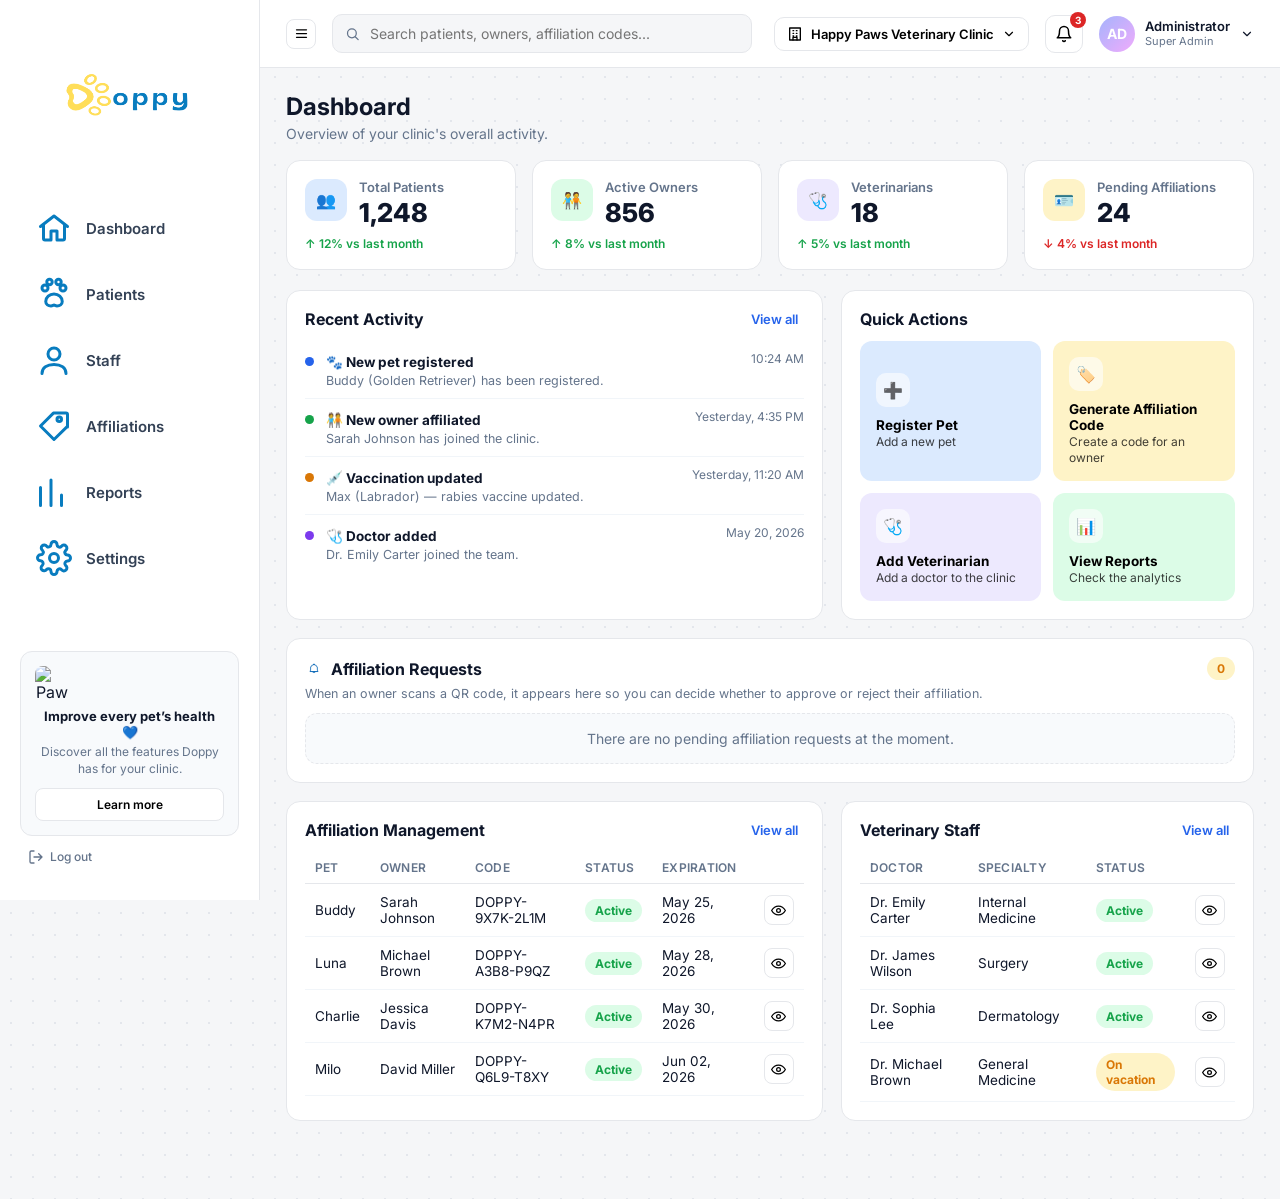
==== dashboardda.html @ 3128c284 "Primer commit" ====
<!DOCTYPE html>
<html lang="en">
<head>
<meta charset="UTF-8">
<meta name="viewport" content="width=device-width, initial-scale=1.0">
<title>Doppy · Clinic Dashboard</title>
<link rel="preconnect" href="https://fonts.googleapis.com">
<link href="https://fonts.googleapis.com/css2?family=Inter:wght@400;500;600;700;800&display=swap" rel="stylesheet">
<script src="https://cdnjs.cloudflare.com/ajax/libs/qrcodejs/1.0.0/qrcode.min.js"></script>
<script src="https://cdnjs.cloudflare.com/ajax/libs/jspdf/2.5.1/jspdf.umd.min.js"></script>
<style>
  :root{
    --blue:#2563EB;
    --blue-dark:#1D4ED8;
    --blue-100:#DBEAFE;
    --blue-50:#EFF6FF;
    --green:#16A34A;
    --green-100:#DCFCE7;
    --amber:#D97706;
    --amber-100:#FEF3C7;
    --red:#DC2626;
    --red-100:#FEE2E2;
    --purple:#7C3AED;
    --purple-100:#EDE9FE;
    --ink:#0F172A;
    --ink-2:#334155;
    --muted:#64748B;
    --line:#E5E7EB;
    --bg:#F5F6F8;
    --card:#FFFFFF;
    --radius:14px;
  }
  *{box-sizing:border-box;}
  body{margin:0;font-family:'Inter',sans-serif;color:var(--ink);background:var(--bg);
    background-image:radial-gradient(#e3e6ec 1px,transparent 1px);background-size:22px 22px;}
  a{text-decoration:none;color:inherit;}
  button{font-family:inherit;cursor:pointer;}
  ::-webkit-scrollbar{width:8px;height:8px;}
  ::-webkit-scrollbar-thumb{background:#cbd5e1;border-radius:8px;}

  /* ---------- layout ---------- */
  .app{display:flex;min-height:100vh;}
  .sidebar{width:260px;flex-shrink:0;background:var(--card);border-right:1px solid var(--line);
    padding:28px 20px;display:flex;flex-direction:column;position:sticky;top:0;height:100vh;overflow-y:auto;}
  .logo{display:flex;align-items:center;gap:10px;padding:4px 8px 20px;font-weight:800;font-size:20px;}
  .logo svg{flex-shrink:0;}
  .nav{display:flex;flex-direction:column;gap:6px;flex:1;}
  .nav-item{display:flex;align-items:center;gap:14px;padding:12px 16px;border-radius:12px;
    color:var(--ink-2);font-weight:600;font-size:15px;border:none;background:transparent;width:100%;text-align:left;}
  .nav-item svg{width:36px;height:36px;flex-shrink:0;}
  .nav-item:hover{background:#F1F5F9;}
  .nav-item.active{background:var(--blue);color:#fff;}
  .nav-item.active svg{stroke:#fff;}
  .nav-item svg{stroke:#087cbf;}
  .promo{margin-top:14px;background:#F8FAFC;border:1px solid var(--line);border-radius:12px;padding:14px;text-align:center;}
  .promo img{width:100%;border-radius:8px;margin-bottom:8px;}
  .promo h4{margin:0 0 4px;font-size:13px;}
  .promo p{margin:0 0 10px;font-size:12px;color:var(--muted);line-height:1.4;}
  .promo button{width:100%;padding:8px;border:1px solid var(--line);border-radius:8px;background:#fff;font-size:12px;font-weight:600;}
  .logout-row{display:flex;align-items:center;gap:6px;padding:4px 8px;color:var(--muted);font-size:12px;font-weight:500;border:none;background:none;margin-top:6px;border-radius:6px;min-height:28px;line-height:1;}

  .main{flex:1;min-width:0;display:flex;flex-direction:column;}
  .topbar{display:flex;align-items:center;gap:16px;padding:14px 26px;background:var(--card);
    border-bottom:1px solid var(--line);position:sticky;top:0;z-index:20;}
  .search{flex:1;max-width:420px;display:flex;align-items:center;gap:8px;background:var(--bg);
    border:1px solid var(--line);border-radius:10px;padding:9px 12px;color:var(--muted);font-size:14px;}
  .search input{border:none;background:transparent;outline:none;font-size:14px;width:100%;font-family:inherit;color:var(--ink);}
  .topbar-right{display:flex;align-items:center;gap:16px;margin-left:auto;position:relative;}
  .clinic-pill{display:flex;align-items:center;gap:8px;border:1px solid var(--line);border-radius:10px;
    padding:8px 12px;font-size:13px;font-weight:600;background:#fff;}
  .bell{position:relative;width:38px;height:38px;border-radius:10px;border:1px solid var(--line);background:#fff;
    display:flex;align-items:center;justify-content:center;}
  .bell .dot{position:absolute;top:-4px;right:-4px;background:var(--red);color:#fff;font-size:10px;font-weight:700;
    border-radius:50%;width:16px;height:16px;display:flex;align-items:center;justify-content:center;}
  .profile{display:flex;align-items:center;gap:10px;cursor:pointer;}
  .avatar{width:36px;height:36px;border-radius:50%;background:linear-gradient(135deg,#a5b4fc,#f0abfc);
    display:flex;align-items:center;justify-content:center;font-weight:700;color:#fff;font-size:14px;}
  .profile .name{font-size:13px;font-weight:600;line-height:1.2;}
  .profile .role{font-size:11px;color:var(--muted);}
  .dropdown{position:absolute;top:48px;right:0;background:#fff;border:1px solid var(--line);border-radius:12px;
    box-shadow:0 12px 32px rgba(15,23,42,.12);min-width:230px;padding:8px;display:none;z-index:50;}
  .dropdown.open{display:block;}
  .dropdown .item{padding:10px 12px;border-radius:8px;font-size:13px;display:flex;gap:8px;align-items:flex-start;}
  .dropdown .item:hover{background:#F1F5F9;}
  .dropdown .item b{display:block;font-size:13px;}
  .dropdown .item span{color:var(--muted);font-size:12px;}
  .dropdown hr{border:none;border-top:1px solid var(--line);margin:6px 0;}

  .content{padding:24px 26px 60px;flex:1;}
  .breadcrumb{font-size:13px;color:var(--muted);margin-bottom:6px;}
  .breadcrumb b{color:var(--ink);}
  .page-head{display:flex;justify-content:space-between;align-items:flex-start;margin-bottom:18px;flex-wrap:wrap;gap:12px;}
  .page-head h1{margin:0 0 4px;font-size:24px;}
  .page-head p{margin:0;color:var(--muted);font-size:14px;}
  .head-actions{display:flex;gap:10px;flex-wrap:wrap;}
  .btn{display:flex;align-items:center;gap:6px;padding:10px 16px;border-radius:10px;font-size:13.5px;font-weight:600;border:1px solid var(--line);background:#fff;color:var(--ink-2);white-space:nowrap;}
  .btn:hover{background:#F8FAFC;}
  .btn.primary{background:var(--blue);border-color:var(--blue);color:#fff;}
  .btn.primary:hover{background:var(--blue-dark);}
  .btn.danger{background:#fff;border-color:var(--red);color:var(--red);}

  .stats{display:grid;grid-template-columns:repeat(auto-fit,minmax(220px,1fr));gap:16px;margin-bottom:20px;}
  .stat-card{background:var(--card);border:1px solid var(--line);border-radius:var(--radius);padding:18px;}
  .stat-card .top{display:flex;align-items:flex-start;gap:12px;}
  .stat-icon{width:42px;height:42px;border-radius:12px;display:flex;align-items:center;justify-content:center;flex-shrink:0;}
  .stat-icon img{width:1.3em;height:1.3em;display:block;object-fit:contain;}
  .stat-card h3{margin:0;font-size:13px;color:var(--muted);font-weight:600;}
  .stat-card .num{font-size:26px;font-weight:800;margin-top:2px;}
  .stat-card .delta{font-size:12px;margin-top:8px;font-weight:600;}
  .delta.up{color:var(--green);}
  .delta.down{color:var(--red);}

  .grid-2{display:grid;grid-template-columns:1.3fr 1fr;gap:18px;margin-bottom:18px;}
  .card{background:var(--card);border:1px solid var(--line);border-radius:var(--radius);padding:18px;}
  .card-head{display:flex;justify-content:space-between;align-items:center;margin-bottom:12px;}
  .card-head h3{margin:0;font-size:16px;}
  .link{color:var(--blue);font-size:13px;font-weight:600;border:none;background:none;}

  .activity-item{display:flex;gap:12px;padding:10px 0;border-bottom:1px solid #F1F5F9;}
  .activity-item:last-child{border:none;}
  .dot-lead{width:9px;height:9px;border-radius:50%;margin-top:6px;flex-shrink:0;}
  .activity-item .txt b{font-size:13.5px;}
  .activity-item .txt p{margin:2px 0 0;font-size:12.5px;color:var(--muted);}
  .activity-item .time{margin-left:auto;font-size:12px;color:var(--muted);white-space:nowrap;}

  .quick-grid{display:grid;grid-template-columns:1fr 1fr;gap:12px;}
  .quick-grid-4{grid-template-columns:repeat(4,1fr);}
  .afiliacion-actions{display:flex;flex-direction:column;gap:12px;margin-top:18px;}
  .afiliacion-actions .quick-btn{width:100%;}
  .menu-btn{display:none;}
  .sidebar-backdrop{display:none;position:fixed;inset:0;background:rgba(15,23,42,.4);z-index:90;}
  .sidebar-backdrop.open{display:block;}
  .quick-btn{border:none;border-radius:12px;padding:16px;text-align:left;cursor:pointer;}
  .quick-btn .qicon{width:34px;height:34px;border-radius:10px;background:rgba(255,255,255,.6);display:flex;align-items:center;justify-content:center;margin-bottom:10px;font-size:16px;}
  .quick-btn b{display:block;font-size:13.5px;}
  .quick-btn span{font-size:12px;opacity:.75;}

  table{width:100%;border-collapse:collapse;font-size:13.5px;}
  th{text-align:left;color:var(--muted);font-weight:600;font-size:12px;text-transform:uppercase;letter-spacing:.02em;
    padding:8px 10px;border-bottom:1px solid var(--line);white-space:nowrap;}
  td{padding:10px;border-bottom:1px solid #F1F5F9;vertical-align:middle;}
  tr.table-row:hover{background:#FAFBFF;}
  .cell-person{display:flex;align-items:center;gap:10px;}
  .thumb{width:32px;height:32px;border-radius:9px;background:#E2E8F0;display:flex;align-items:center;justify-content:center;font-size:15px;flex-shrink:0;}
  .cell-person .sub{font-size:12px;color:var(--muted);}
  .badge{display:inline-flex;align-items:center;gap:5px;padding:4px 10px;border-radius:20px;font-size:12px;font-weight:700;}
  .badge.green{background:var(--green-100);color:var(--green);}
  .badge.amber{background:var(--amber-100);color:var(--amber);}
  .badge.red{background:var(--red-100);color:var(--red);}
  .badge.gray{background:#F1F5F9;color:var(--muted);}
  .row-actions{display:flex;gap:6px;}
  .icon-btn{width:30px;height:30px;border-radius:8px;border:1px solid var(--line);background:#fff;display:flex;align-items:center;justify-content:center;}
  .icon-btn:hover{background:#F8FAFC;}
  .icon-btn svg{width:15px;height:15px;}
  .table-foot{display:flex;justify-content:space-between;align-items:center;margin-top:14px;font-size:13px;color:var(--muted);flex-wrap:wrap;gap:10px;}
  .pager{display:flex;gap:6px;align-items:center;}
  .pager button{width:30px;height:30px;border-radius:8px;border:1px solid var(--line);background:#fff;font-size:13px;}
  .pager button.active{background:var(--blue);border-color:var(--blue);color:#fff;font-weight:700;}
  .pets-table-wrap{max-height:min(520px, 70vh);overflow:auto;border:1px solid var(--line);border-radius:10px;scrollbar-gutter:stable;}
  .pets-table-wrap table{width:100%;border-collapse:collapse;font-size:13.5px;}
  .pets-table-wrap th{position:sticky;top:0;background:#fff;z-index:1;}
  .pets-table-wrap td:last-child{white-space:nowrap;}

  .filters{display:flex;gap:10px;flex-wrap:wrap;margin-bottom:16px;align-items:center;}
  .filters select, .filters .search{font-size:13px;padding:9px 10px;}
  select{border:1px solid var(--line);border-radius:10px;background:#fff;color:var(--ink-2);} 
  .filter-panel{margin-top:10px;padding:14px;border:1px solid var(--line);border-radius:12px;background:#F8FAFC;display:none;gap:12px;flex-wrap:wrap;align-items:end;}
  .filter-panel.open{display:flex;}
  .filter-panel .field{min-width:180px;}
  .filter-panel .field label{font-size:12px;color:var(--muted);}
  .tab{padding:10px 4px;margin-right:20px;border:none;background:none;font-weight:600;color:var(--muted);border-bottom:2px solid transparent;font-size:14px;}
  .tab.active{color:var(--blue);border-color:var(--blue);}

  .split{display:grid;grid-template-columns:1fr 340px;gap:18px;align-items:start;}
  .code-panel{background:var(--card);border:1px solid var(--line);border-radius:var(--radius);padding:18px;position:sticky;top:88px;}
  .code-panel .qr{width:100%;min-height:200px;background:#fff;
    border-radius:10px;margin:14px 0;border:1px solid var(--line);padding:10px;}
  .code-panel .qr img, .code-panel .qr canvas{max-width:100%;height:auto;}
  .kv{display:flex;justify-content:space-between;font-size:13px;padding:8px 0;border-bottom:1px solid #F1F5F9;}
  .kv span:first-child{color:var(--muted);}
  .kv span:last-child{font-weight:600;text-align:right;}

  .form-grid{display:grid;grid-template-columns:1fr 1fr 1fr;gap:14px;}
  .form-grid.two{grid-template-columns:1fr 1fr;}
  .field{display:flex;flex-direction:column;gap:6px;font-size:13px;}
  .field label{font-weight:600;color:var(--ink-2);}
  .field input, .field select{padding:10px 12px;border:1px solid var(--line);border-radius:10px;font-family:inherit;font-size:13.5px;}
  .field.full{grid-column:1/-1;}

  .toast{position:fixed;bottom:24px;right:24px;background:var(--ink);color:#fff;padding:14px 18px;border-radius:10px;
    font-size:13.5px;font-weight:600;box-shadow:0 12px 32px rgba(0,0,0,.25);opacity:0;transform:translateY(12px);
    transition:.25s;z-index:200;display:flex;align-items:center;gap:10px;}
  .toast.show{opacity:1;transform:translateY(0);}

  .modal-bg{position:fixed;inset:0;background:rgba(15,23,42,.45);display:none;align-items:center;justify-content:center;z-index:150;padding:20px;}
  .modal-bg.open{display:flex;}
  .modal{background:#fff;border-radius:16px;padding:24px;width:100%;max-width:560px;max-height:90vh;overflow:auto;}
  .modal h2{margin:0 0 4px;font-size:19px;}
  .modal p.sub{margin:0 0 18px;color:var(--muted);font-size:13.5px;}
  .modal-foot{display:flex;justify-content:flex-end;gap:10px;margin-top:20px;}

  .page{display:none;}
  .page.active{display:block;}
  .empty-note{background:#F8FAFC;border:1px dashed var(--line);border-radius:12px;padding:26px;text-align:center;color:var(--muted);font-size:14px;}

  @media(max-width:1100px){
    .grid-2{grid-template-columns:1fr;}
    .split{grid-template-columns:1fr;}
    .code-panel{position:static;}
    .quick-grid-4{grid-template-columns:1fr 1fr;}
  }
  @media(max-width:860px){
    .sidebar{position:fixed;top:0;left:-270px;bottom:0;z-index:100;transition:left .25s;height:100vh;}
    .sidebar.open{left:0;box-shadow:0 0 40px rgba(0,0,0,.25);}
    .menu-btn{display:flex;}
    .clinic-pill span{display:none;}
    .topbar{padding:12px 14px;gap:10px;}
    .content{padding:16px 14px 40px;}
    .page-head{flex-direction:column;align-items:stretch;}
    .head-actions{width:100%;}
    .head-actions .btn{flex:1;justify-content:center;}
    .stats{grid-template-columns:1fr 1fr;}
    .form-grid, .form-grid.two{grid-template-columns:1fr;}
  }
  @media(max-width:640px){
    .search{display:none;}
    .stats{grid-template-columns:1fr;}
    .quick-grid, .quick-grid-4{grid-template-columns:1fr;}
    .profile .name, .profile .role{display:none;}
    table{font-size:12.5px;}
    th, td{padding:8px 6px;}
    .clinic-pill{padding:8px;}
    .clinic-pill svg{margin:0;}
  }
</style>
</head>
<body>
<div id="root"></div>
<script>
const translations = {
  en: {
    nav: { dashboard: 'Dashboard', pacientes: 'Patients', personal: 'Staff', afiliaciones: 'Affiliations', reportes: 'Reports', config: 'Settings' },
    promo: { title: 'Improve every pet’s health 💙', text: 'Discover all the features Doppy has for your clinic.', button: 'Learn more' },
    logout: 'Log out',
    topbar: { searchPlaceholder: 'Search patients, owners, affiliation codes...', clinic: 'Happy Paws Veterinary Clinic' },
    profile: { myProfile: 'My Profile', config: 'Settings', logout: 'Log out' },
    breadcrumbs: { dashboard: 'Dashboard', patients: 'Patients', patientsList: 'Patient List', config: 'Settings', clinicInfo: 'Clinic Information', reports: 'Reports' },
    patients: { title: 'Patients (Pets)', subtitle: 'Manage and review all pets registered in your clinic.', empty: 'No pets matched those filters.', noResults: 'No results found for this search' },
    filters: { more: 'More filters', clear: 'Clear' },
    pets: { table: { pet: 'Pet', species: 'Species', breed: 'Breed', owner: 'Owner', vet: 'Veterinarian', vaccination: 'Vaccination', nextVisit: 'Next Visit', actions: 'Actions' } },
    config: { title: 'Settings', subtitle: 'Manage and personalize your clinic and the Doppy platform.', clinicInfo: 'Clinic Information', name: 'Clinic Name', address: 'Address', city: 'City', province: 'Province', postalCode: 'Postal Code', phone: 'Phone', email: 'Email', website: 'Website', language: 'Language', save: 'Save Changes', cancel: 'Cancel', plan: 'Your Current Plan', planProfessional: 'Professional Plan', users: 'Users', patients: 'Patients', nextCharge: 'Next charge', managePlan: 'Manage Subscription', help: 'Need help?', helpText: 'Our team is ready to help with any questions.', contactSupport: 'Contact Support', toast: { saveSuccess: '✅ Changes saved successfully', discardChanges: 'Changes discarded', managePlan: 'Opening subscription management', contactSupport: 'Connecting to support…' } },
    states: { upToDate: 'Up to date', upcoming: 'Upcoming', overdue: 'Overdue', active: 'Active', pending: 'Pending', expired: 'Expired', vacation: 'On vacation', inactive: 'Inactive' },
    common: { ok: 'OK' }
  },
  es: {
    nav: { dashboard: 'Dashboard', pacientes: 'Patients', personal: 'Staff', afiliaciones: 'Affiliations', reportes: 'Reports', config: 'Settings' },
    promo: { title: 'Improve every pet’s health 💙', text: 'Discover all the features Doppy has for your clinic.', button: 'Learn more' },
    logout: 'Log out',
    topbar: { searchPlaceholder: 'Search patients, owners, affiliation codes...', clinic: 'Happy Paws Veterinary Clinic' },
    profile: { myProfile: 'My Profile', config: 'Settings', logout: 'Log out' },
    breadcrumbs: { dashboard: 'Dashboard', patients: 'Patients', patientsList: 'Patient List', config: 'Settings', clinicInfo: 'Clinic Information', reports: 'Reports' },
    patients: { title: 'Patients (Pets)', subtitle: 'Manage and review all pets registered in your clinic.', empty: 'No pets matched those filters.', noResults: 'No results found for this search' },
    filters: { more: 'More filters', clear: 'Clear' },
    pets: { table: { pet: 'Pet', species: 'Species', breed: 'Breed', owner: 'Owner', vet: 'Veterinarian', vaccination: 'Vaccination', nextVisit: 'Next Visit', actions: 'Actions' } },
    config: { title: 'Settings', subtitle: 'Manage and personalize your clinic and the Doppy platform.', clinicInfo: 'Clinic Information', name: 'Clinic Name', address: 'Address', city: 'City', province: 'Province', postalCode: 'Postal Code', phone: 'Phone', email: 'Email', website: 'Website', language: 'Language', save: 'Save Changes', cancel: 'Cancel', plan: 'Your Current Plan', planProfessional: 'Professional Plan', users: 'Users', patients: 'Patients', nextCharge: 'Next charge', managePlan: 'Manage Subscription', help: 'Need help?', helpText: 'Our team is ready to help with any questions.', contactSupport: 'Contact Support', toast: { saveSuccess: '✅ Changes saved successfully', discardChanges: 'Changes discarded', managePlan: 'Opening subscription management', contactSupport: 'Connecting to support…' } },
    states: { upToDate: 'Up to date', upcoming: 'Upcoming', overdue: 'Overdue', active: 'Active', pending: 'Pending', expired: 'Expired', vacation: 'On vacation', inactive: 'Inactive' },
    common: { ok: 'OK' }
  }
};
let currentLang = localStorage.getItem('doppyLang') || 'en';

function getTranslation(key, fallback) {
  const lang = translations[currentLang] ? currentLang : 'en';
  const parts = key.split('.');
  let value = translations[lang];
  for (const part of parts) {
    value = value?.[part];
    if (value === undefined) break;
  }
  return value ?? fallback ?? key;
}

function applyTranslations() {
  const lang = translations[currentLang] ? currentLang : 'en';
  document.querySelectorAll('[data-i18n]').forEach(el => {
    const key = el.getAttribute('data-i18n');
    const value = getTranslation(key, el.textContent);
    if (value !== undefined) el.textContent = value;
  });
  document.querySelectorAll('[data-i18n-placeholder]').forEach(el => {
    const key = el.getAttribute('data-i18n-placeholder');
    const value = getTranslation(key, el.getAttribute('placeholder'));
    if (value !== undefined) el.setAttribute('placeholder', value);
  });
  const cfgIdioma = document.getElementById('cfgIdioma');
  if (cfgIdioma) cfgIdioma.value = lang;
}

function setLanguage(lang) {
  currentLang = lang in translations ? lang : 'en';
  localStorage.setItem('doppyLang', currentLang);
  applyTranslations();
  renderPets();
  renderAfiliaciones();
  renderVets();
  renderDashboardTables();
}

const __BODY_TEMPLATE__ = () => `
<div class="app">

  <!-- SIDEBAR -->
  <aside class="sidebar" id="sidebar">
    <div class="logo" style="display:flex;justify-content:center;margin-bottom:16px;">
      <img src="assets/Type 2.png" alt="Doppy Logo" width="150" height="130">
    </div>
    <nav class="nav" id="nav">
      <button class="nav-item" data-page="dashboard">${ICON.home} <span data-i18n="nav.dashboard">Dashboard</span></button>
      <button class="nav-item" data-page="pacientes">${ICON.paw} <span data-i18n="nav.pacientes">Patients</span></button>
      <button class="nav-item" data-page="personal">${ICON.staff} <span data-i18n="nav.personal">Staff</span></button>
      <button class="nav-item" data-page="afiliaciones">${ICON.tag} <span data-i18n="nav.afiliaciones">Affiliations</span></button>
      <button class="nav-item" data-page="reportes">${ICON.chart} <span data-i18n="nav.reportes">Reports</span></button>
      <button class="nav-item" data-page="configuracion">${ICON.gear} <span data-i18n="nav.config">Settings</span></button>
    </nav>
    <div class="promo">
      <div style="margin-bottom:4px;">
        <img src="assets/paww.png" alt="Paw" style="width:34px;height:34px;object-fit:contain;display:block;">
      </div>
      <h4 data-i18n="promo.title">Improve every pet’s health 💙</h4>
      <p data-i18n="promo.text">Discover all the features Doppy has for your clinic.</p>
      <button id="btnExplore" data-i18n="promo.button">Learn more</button>
    </div>
    <button class="logout-row" id="btnLogout" style="height:30px;">${ICON.logout} <span data-i18n="logout">Log out</span></button>
  </aside>
  <div class="sidebar-backdrop" id="sidebarBackdrop"></div>

  <!-- MAIN -->
  <div class="main">
    <header class="topbar">
      <button id="btnMenu" class="icon-btn menu-btn">${ICON.menu}</button>
      <div class="search">${ICON.search}<input id="globalSearch" data-i18n-placeholder="topbar.searchPlaceholder" placeholder="Search patients, owners, affiliation codes..."></div>
      <div class="topbar-right">
        <button class="clinic-pill">${ICON.building} <span data-i18n="topbar.clinic">Happy Paws Veterinary Clinic</span> ${ICON.chevron}</button>
        <button class="bell" id="btnBell">${ICON.bell}<span class="dot" id="notifDot">3</span>
          <div class="dropdown" id="ddNotif"></div>
        </button>
        <div class="profile" id="btnProfile">
          <div class="avatar">AD</div>
          <div><div class="name">Administrator</div><div class="role">Super Admin</div></div>
          ${ICON.chevron}
          <div class="dropdown" id="ddProfile" style="right:0;left:auto;">
            <div class="item" onclick="showAdminProfile()"><b data-i18n="profile.myProfile">My Profile</b></div>
            <div class="item" onclick="go('configuracion')"><b data-i18n="profile.config">Settings</b></div>
            <hr>
            <div class="item" id="ddLogout"><b style="color:var(--red)" data-i18n="profile.logout">Log out</b></div>
          </div>
        </div>
      </div>
    </header>

    <div class="content" id="content">

      <!-- ================= DASHBOARD ================= -->
      <section class="page active" id="page-dashboard">
        <div class="page-head"><div><h1>Dashboard</h1><p>Overview of your clinic's overall activity.</p></div></div>

        <div class="stats">
          <div class="stat-card"><div class="top"><div class="stat-icon" style="background:var(--blue-100);">👥</div>
            <div><h3>Total Patients</h3><div class="num">1,248</div></div></div><div class="delta up">↑ 12% vs last month</div></div>
          <div class="stat-card"><div class="top"><div class="stat-icon" style="background:var(--green-100);">🧑‍🤝‍🧑</div>
            <div><h3>Active Owners</h3><div class="num">856</div></div></div><div class="delta up">↑ 8% vs last month</div></div>
          <div class="stat-card"><div class="top"><div class="stat-icon" style="background:var(--purple-100);">🩺</div>
            <div><h3>Veterinarians</h3><div class="num">18</div></div></div><div class="delta up">↑ 5% vs last month</div></div>
          <div class="stat-card"><div class="top"><div class="stat-icon" style="background:var(--amber-100);">🪪</div>
            <div><h3>Pending Affiliations</h3><div class="num">24</div></div></div><div class="delta down">↓ 4% vs last month</div></div>
        </div>

        <div class="grid-2">
          <div class="card">
            <div class="card-head"><h3>Recent Activity</h3><button class="link" onclick="toast('Showing full activity history')">View all</button></div>
            <div id="activityList"></div>
          </div>
          <div class="card">
            <div class="card-head"><h3>Quick Actions</h3></div>
            <div class="quick-grid">
              <button class="quick-btn" style="background:var(--blue-100);" onclick="go('pacientes');setTimeout(()=>openPetModal(),200)"><div class="qicon">➕</div><b>Register Pet</b><span>Add a new pet</span></button>
              <button class="quick-btn" style="background:var(--amber-100);" onclick="go('afiliaciones');setTimeout(()=>generarCodigo(),200)"><div class="qicon">🏷️</div><b>Generate Affiliation Code</b><span>Create a code for an owner</span></button>
              <button class="quick-btn" style="background:var(--purple-100);" onclick="go('personal');setTimeout(()=>openVetModal(),200)"><div class="qicon">🩺</div><b>Add Veterinarian</b><span>Add a doctor to the clinic</span></button>
              <button class="quick-btn" style="background:var(--green-100);" onclick="go('reportes')"><div class="qicon">📊</div><b>View Reports</b><span>Check the analytics</span></button>
            </div>
          </div>
        </div>

        <div class="card" style="margin-bottom:18px;">
          <div class="card-head">
            <h3 style="display:flex;align-items:center;gap:8px;">
              <img src="assets/NotiW.png" alt="Affiliation requests" style="width:18px;height:18px;object-fit:contain;display:block;">
              Affiliation Requests
            </h3>
            <span class="badge amber" id="solicitudesCount">0</span>
          </div>
          <p style="margin:-6px 0 12px;color:var(--muted);font-size:12.5px;">When an owner scans a QR code, it appears here so you can decide whether to approve or reject their affiliation.</p>
          <div id="solicitudesBody"></div>
        </div>

        <div class="grid-2">
          <div class="card">
            <div class="card-head"><h3>Affiliation Management</h3><button class="link" onclick="go('afiliaciones')">View all</button></div>
            <div style="overflow-x:auto;"><table><thead><tr><th>Pet</th><th>Owner</th><th>Code</th><th>Status</th><th>Expiration</th><th></th></tr></thead>
            <tbody id="dashAfilBody"></tbody></table></div>
          </div>
          <div class="card">
            <div class="card-head"><h3>Veterinary Staff</h3><button class="link" onclick="go('personal')">View all</button></div>
            <div style="overflow-x:auto;"><table><thead><tr><th>Doctor</th><th>Specialty</th><th>Status</th><th></th></tr></thead>
            <tbody id="dashVetBody"></tbody></table></div>
          </div>
        </div>
      </section>

      <!-- ================= PATIENTS ================= -->
      <section class="page" id="page-pacientes">
        <div class="breadcrumb"><a onclick="go('pacientes')" data-i18n="breadcrumbs.patients">Patients</a> / <b data-i18n="breadcrumbs.patientsList">Patient List</b></div>
        <div class="page-head">
          <div><h1 data-i18n="patients.title">Patients (Pets)</h1><p data-i18n="patients.subtitle">Manage and review all pets registered in your clinic.</p></div>
          <div class="head-actions">
            <button class="btn" onclick="toast('Select a CSV file to import pets')">${ICON.upload} Import</button>
            <button class="btn" onclick="toast('Exporting patient list to CSV…')">${ICON.download} Export</button>
            <button class="btn primary" onclick="openPetModal()">${ICON.plus} Register Pet</button>
          </div>
        </div>
        <div class="stats">
          <div class="stat-card"><div class="top"><div class="stat-icon" style="background:#fff;"><img src="assets/PawB.png" alt="Pets"></div><div><h3>Total Pets</h3><div class="num" id="statTotalPets">1,248</div></div></div><div class="delta up">↑ 12.5% vs last month</div></div>
          <div class="stat-card"><div class="top"><div class="stat-icon" style="background:#fff;"><img src="assets/CalendarW.png" alt="Appointments"></div><div><h3>Upcoming Appointments</h3><div class="num">34</div></div></div><div class="delta up">↑ 8.2% vs last month</div></div>
          <div class="stat-card"><div class="top"><div class="stat-icon" style="background:#fff;"><img src="assets/PawB.png" alt="Vaccines"></div><div><h3>Vaccines Due</h3><div class="num">18</div></div></div><div class="delta down">↓ 3.1% vs last month</div></div>
          <div class="stat-card"><div class="top"><div class="stat-icon" style="background:#fff;"><img src="assets/dogd.png" alt="Patients"></div><div><h3>New Patients (Month)</h3><div class="num">56</div></div></div><div class="delta up">↑ 15.3% vs last month</div></div>
        </div>

        <div class="filters">
          <div class="search" style="max-width:280px;">${ICON.search}<input id="petSearch" placeholder="Search by name, owner, microchip…" oninput="renderPets()"></div>
          <select id="fEspecie" onchange="renderPets()"><option value="">Species: All</option><option>Dog</option><option>Cat</option></select>
          <select id="fEstado" onchange="renderPets()"><option value="">Status: All</option><option>Up to date</option><option>Upcoming</option><option>Overdue</option></select>
          <button class="btn" onclick="togglePetFilters()">${ICON.filter} More filters</button>
        </div>
        <div class="filter-panel" id="petFilterPanel">
          <div class="field">
            <label>Veterinarian</label>
            <select id="fVeterinario" onchange="renderPets()">
              <option value="">All</option>
              <option>Dr. Emily Carter</option>
              <option>Dr. James Wilson</option>
              <option>Dr. Sophia Lee</option>
            </select>
          </div>
          <div class="field">
            <label>Breed</label>
            <select id="fRaza" onchange="renderPets()">
              <option value="">All</option>
              <option>Golden Retriever</option>
              <option>Maine Coon</option>
              <option>French Bulldog</option>
              <option>Persian</option>
              <option>Labrador</option>
            </select>
          </div>
          <button class="btn" onclick="clearPetFilters()" data-i18n="filters.clear">Clear</button>
        </div>

        <div class="card">
          <div class="pets-table-wrap">
            <table>
              <thead><tr><th>Pet</th><th>Species</th><th>Breed</th><th>Owner</th><th>Veterinarian</th><th>Vaccination</th><th>Next Visit</th><th>Actions</th></tr></thead>
              <tbody id="petsBody"></tbody>
            </table>
          </div>
          <div class="table-foot">
            <span id="petsCount">Showing 1 to 5 of 1,248 pets</span>
          </div>
        </div>

        <div class="quick-grid quick-grid-4" style="margin-top:18px;">
          <button class="quick-btn" style="background:#fff;border:1px solid var(--line);" onclick="openPetModal()"><div class="qicon" style="background:var(--blue-100);"></div><b>Register Pet</b><span>Add a new pet</span></button>
          <button class="quick-btn" style="background:#fff;border:1px solid var(--line);" onclick="document.getElementById('petSearch').focus();toast('Type to search for a pet')"><div class="qicon" style="background:var(--green-100);"></div><b>Search Pet</b><span>Find a pet quickly</span></button>
          <button class="quick-btn" style="background:#fff;border:1px solid var(--line);" onclick="go('afiliaciones')"><div class="qicon" style="background:var(--amber-100);"></div><b>View Affiliations</b><span>Manage owner codes</span></button>
          <button class="quick-btn" style="background:#fff;border:1px solid var(--line);" onclick="go('personal')"><div class="qicon" style="background:var(--purple-100);"></div><b>View Staff</b><span>Check the veterinary team</span></button>
        </div>
      </section>

      <!-- ================= AFFILIATIONS ================= -->
      <section class="page" id="page-afiliaciones">
        <div class="breadcrumb"><a onclick="go('afiliaciones')">Affiliations</a> / <b id="afilTabLabel">Active Codes</b></div>
        <div class="page-head">
          <div><h1>Affiliations</h1><p>Generate and manage affiliation codes so new owners can join your clinic.</p></div>
          <div class="head-actions"><button class="btn primary" onclick="generarCodigo()">${ICON.plus} Generate New Code</button></div>
        </div>
        <div class="stats">
          <div class="stat-card"><div class="top"><div class="stat-icon" style="background:var(--blue-100);">📋</div><div><h3>Active Codes</h3><div class="num" id="statActivos">24</div></div></div><div class="delta up">Available codes</div></div>
          <div class="stat-card"><div class="top"><div class="stat-icon" style="background:var(--green-100);">✅</div><div><h3>Used Codes</h3><div class="num" id="statUsados">156</div></div></div><div class="delta up">↑ 12.5% vs last month</div></div>
          <div class="stat-card"><div class="top"><div class="stat-icon" style="background:var(--amber-100);">⏰</div><div><h3>Expiring in 7 days</h3><div class="num">5</div></div></div><div class="delta down">Attention required</div></div>
          <div class="stat-card"><div class="top"><div class="stat-icon" style="background:var(--purple-100);">💗</div><div><h3>Total Generated</h3><div class="num" id="statTotal">320</div></div></div><div class="delta up">Since the beginning</div></div>
        </div>

        <div class="tabs">
          <button class="tab active" data-tab="activos" onclick="switchAfilTab('activos')">Active</button>

        <div class="split">
          <div class="card">
            <div class="filters" style="margin-bottom:14px;">
              <div class="search" style="max-width:280px;">${ICON.search}<input id="afilSearch" placeholder="Search code, used by, email…" oninput="renderAfiliaciones()"></div>
              <select id="afilEstado" onchange="renderAfiliaciones()"><option value="">Status: All</option><option>Active</option><option>Pending</option></select>
            </div>
            <div style="overflow-x:auto;"><table>
              <thead><tr><th>Code</th><th>QR</th><th>Used by</th><th>Email</th><th>Status</th><th>Expiration</th><th>Uses</th><th>Actions</th></tr></thead>
              <tbody id="afilBody"></tbody>
            </table></div>
            <div class="table-foot">
              <span id="afilCount"></span>
              <div class="pager"><button>‹</button><button class="active">1</button><button onclick="toast('Loading page 2…')">2</button><button onclick="toast('Loading page 3…')">3</button><span>…</span><button onclick="toast('Loading page 5…')">5</button><button>›</button></div>
            </div>
          </div>

          <div class="code-panel" id="codePanel">
            <div style="display:flex;justify-content:space-between;align-items:center;">
              <h3 style="margin:0;font-size:15px;">Code Details</h3>
              <button class="icon-btn" onclick="document.getElementById('codePanel').style.display='none'">${ICON.close}</button>
            </div>
            <div id="codePanelBody"></div>
          </div>
        </div>


      </section>

      <!-- ================= STAFF ================= -->
      <section class="page" id="page-personal">
        <div class="breadcrumb"><a onclick="go('dashboard')">Dashboard</a> / <b>Staff</b></div>
        <div class="page-head">
          <div><h1>Staff</h1><p>Manage your clinic's veterinary team and staff.</p></div>
          <div class="head-actions">
            <button class="btn" onclick="toast('Invitation sent by email')">${ICON.invite} Invite Member</button>
            <button class="btn" onclick="toast('Exporting staff list…')">${ICON.download} Export List</button>
            <button class="btn primary" onclick="openVetModal()">${ICON.plus} Add Veterinarian</button>
          </div>
        </div>
        <div class="stats">
          <div class="stat-card"><div class="top"><div class="stat-icon" style="background:var(--blue-100);">👥</div><div><h3>Total Veterinarians</h3><div class="num" id="statVets">12</div></div></div><div class="delta up">All veterinary staff</div></div>
          <div class="stat-card"><div class="top"><div class="stat-icon" style="background:var(--green-100);">✅</div><div><h3>Active Staff</h3><div class="num">10</div></div></div><div class="delta up">Active accounts</div></div>
          <div class="stat-card"><div class="top"><div class="stat-icon" style="background:var(--amber-100);">📅</div><div><h3>Available Today</h3><div class="num">6</div></div></div><div class="delta up">Available veterinarians</div></div>

        </div>

        <div class="split">
          <div class="card">
            <div class="filters" style="margin-bottom:14px;">
              <div class="search" style="max-width:280px;">${ICON.search}<input id="vetSearch" placeholder="Search veterinarian by name or specialty…" oninput="renderVets()"></div>
              <select id="vetEstado" onchange="renderVets()"><option value="">Status: All</option><option>Active</option><option>On vacation</option><option>Inactive</option></select>
            </div>
            <div style="overflow-x:auto;"><table>
              <thead><tr><th>Veterinarian</th><th>Role</th><th>Specialty</th><th>Email</th><th>Schedule</th><th>Patients</th><th>Status</th><th>Actions</th></tr></thead>
              <tbody id="vetsBody"></tbody>
            </table></div>
            <div class="table-foot"><span id="vetsCount"></span></div>
          </div>

          <div class="code-panel" id="vetPanel">
            <div style="display:flex;justify-content:space-between;align-items:center;">
              <h3 style="margin:0;font-size:15px;">Profile</h3>
              <button class="icon-btn" onclick="document.getElementById('vetPanel').style.display='none'">${ICON.close}</button>
            </div>
            <div id="vetPanelBody"></div>
          </div>
        </div>
      </section>

      <!-- ================= SETTINGS ================= -->
      <section class="page" id="page-configuracion">
        <div class="breadcrumb"><a onclick="go('configuracion')" data-i18n="breadcrumbs.config">Settings</a> / <b data-i18n="breadcrumbs.clinicInfo">Clinic Information</b></div>
        <div class="page-head"><div><h1 data-i18n="config.title">Settings</h1><p data-i18n="config.subtitle">Manage and personalize your clinic and the Doppy platform.</p></div></div>

        <div class="split">
          <div class="card">
            <h3 style="margin-top:0;" data-i18n="config.clinicInfo">Clinic Information</h3>
            <div class="form-grid" style="margin-top:14px;">
              <div class="field full"><label data-i18n="config.name">Clinic Name</label><input id="cfgNombre" value="Happy Paws Veterinary Clinic"></div>
              <div class="field full"><label data-i18n="config.address">Address</label><input id="cfgDireccion" value="123 Veterinarians Ave, Downtown District"></div>
              <div class="field"><label data-i18n="config.city">City</label><input id="cfgCiudad" value="Panama City"></div>
              <div class="field"><label data-i18n="config.province">Province</label><input id="cfgProvincia" value="Panama"></div>
              <div class="field"><label data-i18n="config.postalCode">Postal Code</label><input id="cfgCP" value="0801"></div>
              <div class="field"><label data-i18n="config.phone">Phone</label><input id="cfgTel" value="+507 1234-5678"></div>
              <div class="field"><label data-i18n="config.email">Email</label><input id="cfgEmail" value="info@happypawsvet.com"></div>
              <div class="field"><label data-i18n="config.website">Website</label><input id="cfgWeb" value="www.happypawsvet.com"></div>
              <div class="field"><label data-i18n="config.language">Language</label><select id="cfgIdioma" onchange="setLanguage(this.value)"><option value="es">Spanish</option><option value="en">English</option></select></div>
            </div>
            <div style="margin-top:20px;display:flex;gap:10px;">
              <button class="btn primary" onclick="guardarConfig()" data-i18n="config.save">Save Changes</button>
              <button class="btn" onclick="toast(getTranslation('config.toast.discardChanges'))" data-i18n="config.cancel">Cancel</button>
            </div>
          </div>
          <div>
            <div class="card" style="margin-bottom:14px;">
              <h3 style="margin-top:0;font-size:15px;" data-i18n="config.plan">Your Current Plan</h3>
              <div style="font-weight:700;color:var(--amber);margin:8px 0;" data-i18n="config.planProfessional">Professional Plan</div>
              <div class="kv"><span data-i18n="config.users">Users</span><span>8 / 15</span></div>
              <div class="kv"><span data-i18n="config.patients">Patients</span><span>1,248</span></div>
              <div class="kv"><span data-i18n="config.nextCharge">Next charge</span><span>Jul 15, 2026</span></div>
              <button class="btn" style="width:100%;margin-top:12px;" onclick="toast(getTranslation('config.toast.managePlan'))" data-i18n="config.managePlan">Manage Subscription</button>
            </div>
            <div class="card">
              <h3 style="margin-top:0;font-size:15px;" data-i18n="config.help">Need help?</h3>
              <p style="color:var(--muted);font-size:13px;" data-i18n="config.helpText">Our team is ready to help with any questions.</p>
              <button class="btn" style="width:100%;" onclick="toast(getTranslation('config.toast.contactSupport'))" data-i18n="config.contactSupport">Contact Support</button>
            </div>
          </div>
        </div>
      </section>

      <!-- ================= REPORTS ================= -->
      <section class="page" id="page-reportes">
        <div class="breadcrumb"><a onclick="go('dashboard')">Dashboard</a> / <b>Reports</b></div>
        <div class="page-head">
          <div><h1>Reports</h1><p>Analytics and performance reports for your clinic.</p></div>
          <div class="head-actions">
            <select id="repRango" onchange="renderReportes()">
              <option value="7d">Last 7 days</option>
              <option value="30d" selected>Last 30 days</option>
              <option value="trim">This quarter</option>
              <option value="anio">This year</option>
            </select>
            <button class="btn" onclick="exportarReportePDF()">${ICON.download} Export PDF</button>
          </div>
        </div>

        <div class="stats">
          <div class="stat-card"><div class="top"><div class="stat-icon" style="background:var(--blue-100);">📅</div><div><h3>Total Appointments</h3><div class="num" id="repCitas">312</div></div></div><div class="delta up" id="repCitasDelta">↑ 9.4% vs last month</div></div>
          <div class="stat-card"><div class="top"><div class="stat-icon" style="background:var(--green-100);">✅</div><div><h3>Attendance Rate</h3><div class="num" id="repAsistencia">94%</div></div></div><div class="delta up" id="repAsistDelta">↑ 2.1% vs last month</div></div>
          <div class="stat-card"><div class="top"><div class="stat-icon" style="background:var(--purple-100);">✨</div><div><h3>New Patients</h3><div class="num" id="repNuevos">62</div></div></div><div class="delta up" id="repNuevosDelta">↑ 10.7% vs last month</div></div>

        </div>

        <div class="grid-2">
          <div class="card">
            <div class="card-head"><h3>New Patients by Month</h3><button class="link" onclick="toast('Showing full monthly detail')">View detail</button></div>
            <div style="height:260px;"><canvas id="chartMonthly"></canvas></div>
          </div>
          <div class="card">
            <div class="card-head"><h3>Distribution by Species</h3></div>
            <div style="height:260px;"><canvas id="chartSpecies"></canvas></div>
          </div>
        </div>

        <div class="grid-2">
          <div class="card">
            <div class="card-head"><h3>Vaccination Status</h3></div>
            <div style="height:240px;"><canvas id="chartVac"></canvas></div>
          </div>
          <div class="card">
            <div class="card-head"><h3>Patients by Veterinarian</h3><button class="link" onclick="go('personal')">View staff</button></div>
            <div style="height:240px;"><canvas id="chartVets"></canvas></div>
          </div>
        </div>

        <div class="grid-2">
          <div class="card">
            <div class="card-head"><h3>Affiliation Codes</h3><button class="link" onclick="go('afiliaciones')">View all</button></div>
            <div style="height:220px;"><canvas id="chartAfil"></canvas></div>
          </div>
          <div class="card">
            <div class="card-head"><h3>Quick Summary</h3></div>
            <div class="kv"><span>Cancelled appointments</span><span>19</span></div>
            <div class="kv"><span>No-shows</span><span>12 (3.8%)</span></div>
            <div class="kv"><span>Avg. code usage time</span><span>4.2 days</span></div>
            <div class="kv"><span>Vaccines administered (month)</span><span>87</span></div>
            <div class="kv"><span>Most requested veterinarian</span><span>Dr. Emily Carter</span></div>
            <div class="kv"><span>Most in-demand specialty</span><span>Internal Medicine</span></div>
            <button class="btn" style="width:100%;margin-top:14px;" onclick="generarReporteDetallado()">${ICON.file} Generate Detailed Report</button>
          </div>
        </div>
      </section>

    </div>
  </div>
</div>

<!-- MODALS -->
<div class="modal-bg" id="petModalBg">
  <div class="modal">
    <h2>Register Pet</h2><p class="sub">Add a new pet to your clinic.</p>
    <div class="form-grid two">
      <div class="field"><label>Name</label><input id="mPetName" placeholder="E.g. Rocky"></div>
      <div class="field"><label>Species</label><select id="mPetSpecies"><option>Dog</option><option>Cat</option></select></div>
      <div class="field"><label>Breed</label><input id="mPetBreed" placeholder="E.g. Poodle"></div>
      <div class="field"><label>Owner</label><input id="mPetOwner" placeholder="Owner's name"></div>
      <div class="field"><label>Assigned veterinarian</label>
        <select id="mPetVet"><option>Dr. Emily Carter</option><option>Dr. James Wilson</option><option>Dr. Sophia Lee</option></select></div>
      <div class="field"><label>Next visit</label><input id="mPetDate" type="date"></div>
    </div>
    <div class="modal-foot"><button class="btn" onclick="closeModal('petModalBg')">Cancel</button><button class="btn primary" onclick="submitPet()">Register Pet</button></div>
  </div>
</div>

<div class="modal-bg" id="vetModalBg">
  <div class="modal">
    <h2>Add Veterinarian</h2><p class="sub">Add a new doctor to your clinic's team.</p>
    <div class="form-grid two">
      <div class="field"><label>Full name</label><input id="mVetName" placeholder="E.g. Dr. Carlos Ruiz"></div>
      <div class="field"><label>Specialty</label><input id="mVetSpec" placeholder="E.g. Dermatology"></div>
      <div class="field"><label>Email</label><input id="mVetEmail" placeholder="email@happypawsvet.com"></div>
      <div class="field"><label>Schedule</label><input id="mVetSchedule" placeholder="E.g. 8:00 AM - 5:00 PM"></div>
    </div>
    <div class="modal-foot"><button class="btn" onclick="closeModal('vetModalBg')">Cancel</button><button class="btn primary" onclick="submitVet()">Add Veterinarian</button></div>
  </div>
</div>

<div class="modal-bg" id="adminModalBg">
  <div class="modal">
    <h2>My Profile</h2><p class="sub">Your administrator account information.</p>
    <div style="text-align:center;margin:14px 0;">
      <div class="avatar" style="width:64px;height:64px;font-size:20px;margin:0 auto 10px;">AD</div>
      <div style="font-weight:700;">Administrator <span class="badge green">Active</span></div>
      <div class="sub" style="color:var(--muted);font-size:12.5px;">Super Admin</div>
    </div>
    <div class="kv"><span>Name</span><span>Main Administrator</span></div>
    <div class="kv"><span>Email</span><span>admin@happypawsvet.com</span></div>
    <div class="kv"><span>Phone</span><span>+507 6000-0000</span></div>
    <div class="kv"><span>Clinic</span><span>Happy Paws Veterinary Clinic</span></div>
    <div class="kv"><span>Role</span><span>Super Admin</span></div>
    <div class="kv"><span>Last login</span><span id="adminLastLogin">Today</span></div>
    <div class="modal-foot">
      <button class="btn" onclick="closeModal('adminModalBg')">Close</button>
      <button class="btn primary" onclick="closeModal('adminModalBg');go('configuracion')">Edit in Settings</button>
    </div>
  </div>
</div>

<div class="toast" id="toast"></div>

`;
</script>
<script >
/* ============ ICONS ============ */
const ICON = {
  home: `<svg viewBox="0 0 24 24" fill="none" stroke="currentColor" stroke-width="2" stroke-linecap="round" stroke-linejoin="round"><path d="M3 11l9-7 9 7"/><path d="M5 10v9a1 1 0 001 1h4v-6h4v6h4a1 1 0 001-1v-9"/></svg>`,
  paw: `<svg viewBox="0 0 24 24" fill="none" stroke="currentColor" stroke-width="2" stroke-linecap="round" stroke-linejoin="round"><circle cx="6" cy="8" r="2"/><circle cx="18" cy="8" r="2"/><circle cx="9" cy="4" r="1.8"/><circle cx="15" cy="4" r="1.8"/><path d="M12 12c-3 0-5.5 2.2-5.5 5 0 2 1.7 3 3.5 3 1 0 1.5-.6 2-.6s1 .6 2 .6c1.8 0 3.5-1 3.5-3 0-2.8-2.5-5-5.5-5z"/></svg>`,
  users: `<svg viewBox="0 0 24 24" fill="none" stroke="currentColor" stroke-width="2" stroke-linecap="round" stroke-linejoin="round"><path d="M17 21v-2a4 4 0 00-4-4H5a4 4 0 00-4 4v2"/><circle cx="9" cy="7" r="4"/><path d="M23 21v-2a4 4 0 00-3-3.87"/><path d="M16 3.13a4 4 0 010 7.75"/></svg>`,
  staff: `<svg viewBox="0 0 24 24" fill="none" stroke="currentColor" stroke-width="2" stroke-linecap="round" stroke-linejoin="round"><circle cx="12" cy="8" r="4"/><path d="M4 21c0-4 3.5-6 8-6s8 2 8 6"/></svg>`,
  calendar: `<svg viewBox="0 0 24 24" fill="none" stroke="currentColor" stroke-width="2" stroke-linecap="round" stroke-linejoin="round"><rect x="3" y="5" width="18" height="16" rx="2"/><path d="M16 3v4M8 3v4M3 11h18"/></svg>`,
  file: `<svg viewBox="0 0 24 24" fill="none" stroke="currentColor" stroke-width="2" stroke-linecap="round" stroke-linejoin="round"><path d="M14 3H7a2 2 0 00-2 2v14a2 2 0 002 2h10a2 2 0 002-2V8z"/><path d="M14 3v5h5"/></svg>`,
  shield: `<svg viewBox="0 0 24 24" fill="none" stroke="currentColor" stroke-width="2" stroke-linecap="round" stroke-linejoin="round"><path d="M12 3l7 3v6c0 4.5-3 7.5-7 9-4-1.5-7-4.5-7-9V6z"/></svg>`,
  doc: `<svg viewBox="0 0 24 24" fill="none" stroke="currentColor" stroke-width="2" stroke-linecap="round" stroke-linejoin="round"><path d="M4 4h12l4 4v12H4z"/><path d="M9 13h6M9 17h6M9 9h2"/></svg>`,
  tag: `<svg viewBox="0 0 24 24" fill="none" stroke="currentColor" stroke-width="2" stroke-linecap="round" stroke-linejoin="round"><path d="M20.6 12.6L12 21 3 12l8.6-8.6H20a1 1 0 011 1v8.2z"/><circle cx="15.5" cy="7.5" r="1.5"/></svg>`,
  chart: `<svg viewBox="0 0 24 24" fill="none" stroke="currentColor" stroke-width="2" stroke-linecap="round" stroke-linejoin="round"><path d="M3 21V9M10 21V4M17 21v-7"/></svg>`,
  chat: `<svg viewBox="0 0 24 24" fill="none" stroke="currentColor" stroke-width="2" stroke-linecap="round" stroke-linejoin="round"><path d="M21 15a4 4 0 01-4 4H8l-5 3V6a4 4 0 014-4h10a4 4 0 014 4z"/></svg>`,
  gear: `<svg viewBox="0 0 24 24" fill="none" stroke="currentColor" stroke-width="2" stroke-linecap="round" stroke-linejoin="round"><circle cx="12" cy="12" r="3"/><path d="M19.4 15a1.7 1.7 0 00.3 1.9l.1.1a2 2 0 11-2.8 2.8l-.1-.1a1.7 1.7 0 00-1.9-.3 1.7 1.7 0 00-1 1.5V21a2 2 0 11-4 0v-.1a1.7 1.7 0 00-1-1.6 1.7 1.7 0 00-1.9.3l-.1.1a2 2 0 11-2.8-2.8l.1-.1a1.7 1.7 0 00.3-1.9 1.7 1.7 0 00-1.5-1H3a2 2 0 110-4h.1a1.7 1.7 0 001.6-1 1.7 1.7 0 00-.3-1.9l-.1-.1a2 2 0 112.8-2.8l.1.1a1.7 1.7 0 001.9.3H9a1.7 1.7 0 001-1.5V3a2 2 0 114 0v.1a1.7 1.7 0 001 1.5 1.7 1.7 0 001.9-.3l.1-.1a2 2 0 112.8 2.8l-.1.1a1.7 1.7 0 00-.3 1.9V9a1.7 1.7 0 001.5 1H21a2 2 0 110 4h-.1a1.7 1.7 0 00-1.5 1z"/></svg>`,
  logout: `<svg width="16" height="16" viewBox="0 0 24 24" fill="none" stroke="currentColor" stroke-width="2" stroke-linecap="round" stroke-linejoin="round"><path d="M9 21H5a2 2 0 01-2-2V5a2 2 0 012-2h4"/><path d="M16 17l5-5-5-5M21 12H9"/></svg>`,
  search: `<svg width="16" height="16" viewBox="0 0 24 24" fill="none" stroke="currentColor" stroke-width="2" stroke-linecap="round" stroke-linejoin="round"><circle cx="11" cy="11" r="7"/><path d="M21 21l-4.3-4.3"/></svg>`,
  chevron: `<svg width="14" height="14" viewBox="0 0 24 24" fill="none" stroke="currentColor" stroke-width="2" stroke-linecap="round" stroke-linejoin="round"><path d="M6 9l6 6 6-6"/></svg>`,
  building: `<svg width="16" height="16" viewBox="0 0 24 24" fill="none" stroke="currentColor" stroke-width="2" stroke-linecap="round" stroke-linejoin="round"><rect x="4" y="3" width="16" height="18"/><path d="M9 21v-4h6v4M9 7h1M14 7h1M9 11h1M14 11h1M9 15h1M14 15h1"/></svg>`,
  bell: `<svg width="18" height="18" viewBox="0 0 24 24" fill="none" stroke="currentColor" stroke-width="2" stroke-linecap="round" stroke-linejoin="round"><path d="M18 8a6 6 0 00-12 0c0 7-3 9-3 9h18s-3-2-3-9"/><path d="M13.7 21a2 2 0 01-3.4 0"/></svg>`,
  plus: `<svg width="15" height="15" viewBox="0 0 24 24" fill="none" stroke="currentColor" stroke-width="2.5" stroke-linecap="round" stroke-linejoin="round"><path d="M12 5v14M5 12h14"/></svg>`,
  upload: `<svg width="15" height="15" viewBox="0 0 24 24" fill="none" stroke="currentColor" stroke-width="2" stroke-linecap="round" stroke-linejoin="round"><path d="M12 19V5M5 12l7-7 7 7"/></svg>`,
  download: `<svg width="15" height="15" viewBox="0 0 24 24" fill="none" stroke="currentColor" stroke-width="2" stroke-linecap="round" stroke-linejoin="round"><path d="M12 5v14M5 12l7 7 7-7"/></svg>`,
  filter: `<svg width="15" height="15" viewBox="0 0 24 24" fill="none" stroke="currentColor" stroke-width="2" stroke-linecap="round" stroke-linejoin="round"><path d="M4 5h16M7 12h10M10 19h4"/></svg>`,
  close: `<svg width="15" height="15" viewBox="0 0 24 24" fill="none" stroke="currentColor" stroke-width="2" stroke-linecap="round" stroke-linejoin="round"><path d="M18 6L6 18M6 6l12 12"/></svg>`,
  invite: `<svg width="15" height="15" viewBox="0 0 24 24" fill="none" stroke="currentColor" stroke-width="2" stroke-linecap="round" stroke-linejoin="round"><path d="M22 11.1V19a2 2 0 01-2 2H4a2 2 0 01-2-2V5a2 2 0 012-2h8"/><path d="M22 4l-9 9-3-3M16 3h6v6"/></svg>`,
  eye: `<svg viewBox="0 0 24 24" fill="none" stroke="currentColor" stroke-width="2" stroke-linecap="round" stroke-linejoin="round"><path d="M1 12s4-7 11-7 11 7 11 7-4 7-11 7-11-7-11-7z"/><circle cx="12" cy="12" r="3"/></svg>`,
  edit: `<svg viewBox="0 0 24 24" fill="none" stroke="currentColor" stroke-width="2" stroke-linecap="round" stroke-linejoin="round"><path d="M12 20h9"/><path d="M16.5 3.5a2.1 2.1 0 013 3L7 19l-4 1 1-4z"/></svg>`,
  more: `<svg viewBox="0 0 24 24" fill="currentColor"><circle cx="5" cy="12" r="2"/><circle cx="12" cy="12" r="2"/><circle cx="19" cy="12" r="2"/></svg>`,
  menu: `<svg viewBox="0 0 24 24" fill="none" stroke="currentColor" stroke-width="2" stroke-linecap="round" stroke-linejoin="round"><path d="M4 6h16M4 12h16M4 18h16"/></svg>`
};

function stubPage(title, desc){
  return `
    <div class="page-head"><div><h1>${title}</h1><p>${desc}</p></div></div>
    <div class="empty-note">🚧 This section is under construction. Soon you'll be able to manage <b>${title.toLowerCase()}</b> directly from here.</div>
  `;
}

/* ============ DATA ============ */
let pets = [
  {name:'Buddy', id:'PET-0001', species:'Dog', breed:'Golden Retriever', owner:'Sarah Johnson', vet:'Dr. Emily Carter', vac:'Up to date', next:'Jul 22, 2026 · 10:00 AM', emoji:'assets/dogd.png'},
  {name:'Luna', id:'PET-0002', species:'Cat', breed:'Maine Coon', owner:'Michael Brown', vet:'Dr. James Wilson', vac:'Upcoming', next:'Jul 18, 2026 · 09:30 AM', emoji:'assets/catd.png'},
  {name:'Charlie', id:'PET-0003', species:'Dog', breed:'French Bulldog', owner:'Jessica Davis', vet:'Dr. Sophia Lee', vac:'Overdue', next:'No appointment', emoji:'assets/dogd.png'},
  {name:'Milo', id:'PET-0004', species:'Cat', breed:'Persian', owner:'David Miller', vet:'Dr. James Wilson', vac:'Up to date', next:'Jul 30, 2026 · 03:00 PM', emoji:'assets/catd.png'},
  {name:'Bella', id:'PET-0005', species:'Dog', breed:'Labrador', owner:'Amanda Taylor', vet:'Dr. Emily Carter', vac:'Up to date', next:'Jul 25, 2026 · 11:15 AM', emoji:'assets/dogd.png'},
];

let affiliations = [
  {code:'DOPPY-9X7K-2L1M', owner:'Sarah Johnson', email:'sarah.johnson@email.com', status:'Active', exp:'May 25, 2026', daysLeft:12, uses:'3/10', pending:false},
  {code:'DOPPY-A3B8-P9QZ', owner:'Michael Brown', email:'michael.brown@email.com', status:'Active', exp:'May 28, 2026', daysLeft:15, uses:'1/10', pending:false},
  {code:'DOPPY-K7M2-N4PR', owner:'Jessica Davis', email:'jessica.davis@email.com', status:'Active', exp:'May 30, 2026', daysLeft:17, uses:'2/10', pending:false},
  {code:'DOPPY-Q6L9-T8XY', owner:'David Miller', email:'david.miller@email.com', status:'Active', exp:'Jun 02, 2026', daysLeft:20, uses:'0/10', pending:false},
  {code:'DOPPY-Z1V4-B6NM', owner:'Amanda Taylor', email:'amanda.taylor@email.com', status:'Active', exp:'Jun 05, 2026', daysLeft:23, uses:'4/10', pending:false},
];
let expiredAffiliations = [
  {code:'DOPPY-3H9J-8P0Q', owner:'Michael Brown', email:'mike.b@email.com', status:'Expired', exp:'Jun 15, 2025', daysLeft:0, uses:'6/10', pending:false},
  {code:'DOPPY-5T6Y-9Z1X', owner:'Chris Wilson', email:'chris.w@email.com', status:'Expired', exp:'Apr 22, 2025', daysLeft:0, uses:'10/10', pending:false},
];
let afilTab = 'activos';

let vets = [
  {name:'Dr. Emily Carter', role:'Veterinarian', spec:'Internal Medicine', email:'emily.carter@happypawsvet.com', schedule:'8:00 AM - 5:00 PM', patients:128, status:'Active', mv:'MV-12345'},
  {name:'Dr. James Wilson', role:'Veterinarian', spec:'Surgery', email:'james.wilson@happypawsvet.com', schedule:'9:00 AM - 6:00 PM', patients:96, status:'Active', mv:'MV-98765'},
  {name:'Dr. Sophia Lee', role:'Veterinarian', spec:'Dermatology', email:'sophia.lee@happypawsvet.com', schedule:'8:00 AM - 4:00 PM', patients:74, status:'Active', mv:'MV-54321'},
  {name:'Dr. Michael Brown', role:'Vet Assistant', spec:'General Medicine', email:'michael.brown@happypawsvet.com', schedule:'10:00 AM - 7:00 PM', patients:45, status:'On vacation', mv:'MV-11223'},
  {name:'Dr. Olivia Martinez', role:'Veterinarian', spec:'Dentistry', email:'olivia.martinez@happypawsvet.com', schedule:'8:00 AM - 5:00 PM', patients:63, status:'Inactive', mv:'MV-66778'},
  {name:'Dr. Ava Thompson', role:'Veterinarian', spec:'Cardiology', email:'ava.thompson@happypawsvet.com', schedule:'9:00 AM - 6:00 PM', patients:52, status:'Active', mv:'MV-33445'},
];

const activity = [
  {icon:'🐾', color:'var(--blue)', title:'New pet registered', desc:'Buddy (Golden Retriever) has been registered.', time:'10:24 AM'},
  {icon:'🧑‍🤝‍🧑', color:'var(--green)', title:'New owner affiliated', desc:'Sarah Johnson has joined the clinic.', time:'Yesterday, 4:35 PM'},
  {icon:'💉', color:'var(--amber)', title:'Vaccination updated', desc:'Max (Labrador) — rabies vaccine updated.', time:'Yesterday, 11:20 AM'},
  {icon:'🩺', color:'var(--purple)', title:'Doctor added', desc:'Dr. Emily Carter joined the team.', time:'May 20, 2026'},
];

/* ---- Notifications (dynamic) ---- */
let notifications = [
  {icon:'🐾', title:'New patient registered', desc:'Buddy was registered 10 min ago', time:'10 min'},
  {icon:'💉', title:'Vaccine about to expire', desc:'Luna needs a rabies booster', time:'1 h'},
  {icon:'🔗', title:'Affiliation code used', desc:'Sarah Johnson affiliated with the clinic', time:'3 h'},
];

function renderNotifications(){
  const el = document.getElementById('ddNotif');
  const dot = document.getElementById('notifDot');
  if(!el) return;
  el.innerHTML = notifications.length ? notifications.map(n => `
    <div class="item">${n.icon} <div><b>${n.title}</b><span>${n.desc}</span></div></div>
  `).join('') : `<div class="item"><span>You have no new notifications</span></div>`;
  if(dot){
    dot.textContent = notifications.length;
    dot.style.display = notifications.length ? 'flex' : 'none';
  }
}

/* ---- Affiliation requests (generated when a QR code is "scanned") ---- */
let solicitudes = [];
const nombresSimulados = ['Carlos Mendoza','Laura Perez','Ana Torres','Roberto Diaz','Valeria Gomez','Diego Herrera','Camila Rojas','Fernando Castillo'];

function renderSolicitudes(){
  const el = document.getElementById('solicitudesBody');
  const count = document.getElementById('solicitudesCount');
  if(!el) return;
  if(count) count.textContent = solicitudes.length;
  el.innerHTML = solicitudes.length ? solicitudes.map(s => `
    <div class="activity-item" style="align-items:center;">
      <div class="dot-lead" style="background:var(--amber);"></div>
      <div class="txt"><b>📷 ${s.nombre}</b><p>Wants to affiliate with code <b>${s.code}</b> · ${s.email}</p></div>
      <div class="row-actions" style="margin-left:auto;">
        <button class="btn primary" style="padding:6px 14px;font-size:12px;" onclick="aprobarSolicitud('${s.id}')">Approve</button>
        <button class="btn danger" style="padding:6px 14px;font-size:12px;" onclick="rechazarSolicitud('${s.id}')">Reject</button>
      </div>
    </div>
  `).join('') : `<div class="empty-note" style="padding:16px;">There are no pending affiliation requests at the moment.</div>`;
}

function aprobarSolicitud(id){
  const s = solicitudes.find(x => x.id===id);
  if(!s) return;
  solicitudes = solicitudes.filter(x => x.id!==id);
  const codeItem = affiliations.find(a => a.code===s.code) || expiredAffiliations.find(a => a.code===s.code);
  if(codeItem){
    codeItem.owner = s.nombre;
    codeItem.email = s.email;
    codeItem.status = 'Active';
  }
  renderSolicitudes();
  renderAfiliaciones();
  renderDashboardTables();
  toast(`✅ ${s.nombre} was approved and affiliated with the clinic`);
}

function rechazarSolicitud(id){
  const s = solicitudes.find(x => x.id===id);
  if(!s) return;
  solicitudes = solicitudes.filter(x => x.id!==id);
  renderSolicitudes();
  toast(`❌ ${s.nombre}'s request was rejected`);
}

/* ============================================================
   INTEGRATION POINT: Affiliation via QR or manual code
   ------------------------------------------------------------
   This is the function that should be called when an owner:
     a) scans the QR code of an affiliation code, or
     b) manually types the alphanumeric code into the app.
   The QR and the text code represent exactly the same data,
   so both paths must end up calling this same function so the
   result is identical.

   TODO: POST /api/affiliations/request
   Once a real backend exists, the owner's app (with the camera
   to scan the QR, or with a field to type the code) should make
   a POST request to this endpoint with { code, name, email }.
   The backend creates the pending request and this panel
   receives it (via websocket/polling) by calling
   recibirSolicitudAfiliacion(...) so it appears here under
   "Affiliation Requests".
   ============================================================ */
function recibirSolicitudAfiliacion(code, nombre, email){
  const existe = affiliations.find(a => a.code===code) || expiredAffiliations.find(a => a.code===code);
  if(!existe){
    toast(`⚠️ Code ${code} is not valid or no longer exists`);
    return;
  }
  const yaPendiente = solicitudes.some(s => s.code===code && s.email===email);
  if(yaPendiente){
    toast('There is already a pending request for this code');
    return;
  }
  const id = 'SOL-' + Date.now();
  solicitudes.push({ id, code, nombre: nombre || 'New Owner', email: email || 'no-email@email.com', time: 'Now' });
  renderSolicitudes();
  notifications.unshift({icon:'📷', title:'New affiliation request', desc:`${nombre || 'An owner'} wants to affiliate with code ${code}`, time:'Now'});
  renderNotifications();
  toast(`📷 New affiliation request received: ${nombre || 'New owner'}`);
}
// Exposed globally so the future owner app (QR camera or manual code entry) can call it directly.
window.recibirSolicitudAfiliacion = recibirSolicitudAfiliacion;

function showAdminProfile(){
  document.getElementById('adminLastLogin').textContent = new Date().toLocaleString('en-US', {day:'2-digit', month:'short', year:'numeric', hour:'2-digit', minute:'2-digit'});
  document.getElementById('adminModalBg').classList.add('open');
}

/* ============ RENDER HELPERS ============ */
function vacBadge(v){
  const labels = {
    'Up to date': getTranslation('states.upToDate', 'Up to date'),
    'Upcoming': getTranslation('states.upcoming', 'Upcoming'),
    'Overdue': getTranslation('states.overdue', 'Overdue')
  };
  const label = labels[v] || v;
  if(v==='Up to date') return `<span class="badge green">✓ ${label}</span>`;
  if(v==='Upcoming') return `<span class="badge amber">◔ ${label}</span>`;
  return `<span class="badge red">⚠ ${label}</span>`;
}
function statusBadge(s){
  const labels = {
    Active: getTranslation('states.active', 'Active'),
    Pending: getTranslation('states.pending', 'Pending'),
    Expired: getTranslation('states.expired', 'Expired'),
    'On vacation': getTranslation('states.vacation', 'On vacation'),
    Inactive: getTranslation('states.inactive', 'Inactive'),
    'Away': 'Away'
  };
  const map = {Active:'green', Pending:'amber', Expired:'red', 'On vacation':'amber', Inactive:'red', 'Away':'amber'};
  return `<span class="badge ${map[s]||'gray'}">${labels[s] || s}</span>`;
}

function togglePetFilters(){
  const panel = document.getElementById('petFilterPanel');
  panel?.classList.toggle('open');
}

function clearPetFilters(){
  document.getElementById('fVeterinario').value = '';
  document.getElementById('fRaza').value = '';
  renderPets();
}

function renderPets(){
  const q = (document.getElementById('petSearch')?.value || '').trim().toLowerCase();
  const especie = document.getElementById('fEspecie')?.value || '';
  const estado = document.getElementById('fEstado')?.value || '';
  const veterinario = document.getElementById('fVeterinario')?.value || '';
  const raza = document.getElementById('fRaza')?.value || '';
  const filtered = pets.filter(p => {
    const hayTexto = !q || [p.name, p.owner, p.breed, p.vet, p.species, p.id, p.vac, p.next].join(' ').toLowerCase().includes(q);
    const coincideEspecie = !especie || p.species === especie;
    const coincideEstado = !estado || p.vac === estado;
    const coincideVeterinario = !veterinario || p.vet === veterinario;
    const coincideRaza = !raza || p.breed === raza;
    return hayTexto && coincideEspecie && coincideEstado && coincideVeterinario && coincideRaza;
  });

  document.getElementById('petsBody').innerHTML = filtered.map(p => `
    <tr class="table-row">
      <td><div class="cell-person"><div class="thumb"><img src="${p.emoji}" alt="${p.species}" style="width:100%;height:100%;object-fit:cover;border-radius:9px;"></div><div><div><b>${p.name}</b></div><div class="sub">${p.id}</div></div></div></td>
      <td>${p.species}</td><td>${p.breed}</td>
      <td>${p.owner}</td><td>${p.vet}</td>
      <td>${vacBadge(p.vac)}</td><td>${p.next}</td>
      <td><div class="row-actions">
        <button class="icon-btn" title="View" onclick="toast('Opening record for ${p.name}')">${ICON.eye}</button>
        <button class="icon-btn" title="Medical history" onclick="toast('Opening medical history for ${p.name}')">${ICON.file}</button>
        <button class="icon-btn" title="Edit" onclick="toast('Editing data for ${p.name}')">${ICON.edit}</button>
        <button class="icon-btn" title="More" onclick="toast('More actions for ${p.name}')">${ICON.more}</button>
      </div></td>
    </tr>
  `).join('') || `<tr><td colspan="8" style="text-align:center;color:var(--muted);padding:24px;">No pets found matching those filters.</td></tr>`;

  const countEl = document.getElementById('petsCount');
  if(countEl){
    countEl.textContent = filtered.length ? `Showing 1 to ${filtered.length} of ${filtered.length} pets` : 'No results found for this search';
  }
}

function currentAfilList(){ return afilTab==='activos' ? affiliations : expiredAffiliations; }

function renderAfiliaciones(){
  const q = (document.getElementById('afilSearch')?.value || '').toLowerCase();
  const estado = document.getElementById('afilEstado')?.value || '';
  const list = currentAfilList().filter(a =>
    (!q || (a.code+a.owner+a.email).toLowerCase().includes(q)) &&
    (!estado || a.status===estado)
  );
  document.getElementById('afilBody').innerHTML = list.map((a,i) => `
    <tr class="table-row">
      <td><b>${a.code}</b><br><button class="link" style="padding:0;font-size:11.5px;" onclick="navigator.clipboard && navigator.clipboard.writeText('${a.code}');toast('Code copied to clipboard')">Copy ⧉</button></td>
      <td><button class="thumb" style="width:26px;height:26px;font-size:11px;border:none;cursor:pointer;" title="View QR" onclick="showCodeDetails('${a.code}')">▦</button></td>
      <td>${a.owner}</td><td>${a.email}</td>
      <td>${statusBadge(a.status)}</td>
      <td>${a.exp}${a.daysLeft?`<div class="sub" style="color:var(--muted);font-size:11.5px;">${a.daysLeft} days left</div>`:''}</td>
      <td>${a.uses}</td>
      <td><div class="row-actions">
        <button class="icon-btn" title="View details" onclick="showCodeDetails('${a.code}')">${ICON.eye}</button>
        <button class="icon-btn" title="Regenerate" onclick="regenerarCodigo('${a.code}')">${ICON.edit}</button>
        <button class="icon-btn" title="More" onclick="toast('More actions for ${a.code}')">${ICON.more}</button>
      </div></td>
    </tr>
  `).join('') || `<tr><td colspan="8" style="text-align:center;color:var(--muted);padding:24px;">No codes match your search.</td></tr>`;
  document.getElementById('afilCount').textContent = `Showing 1 to ${list.length} of ${currentAfilList().length} ${afilTab==='activos' ? 'active' : 'expired'} codes`;
}

function switchAfilTab(tab){
  afilTab = tab;
  document.querySelectorAll('#page-afiliaciones .tab').forEach(t => t.classList.toggle('active', t.dataset.tab===tab));
  document.getElementById('afilTabLabel').textContent = tab==='activos' ? 'Active Codes' : 'Expired Codes';
  renderAfiliaciones();
  const list = currentAfilList();
  if(list.length) showCodeDetails(list[0].code); else document.getElementById('codePanel').style.display = 'none';
}

let selectedCode = null;

// The QR encodes the same alphanumeric code shown as text (e.g. "DOPPY-9X7K-2L1M").
// The future owner app (QR camera) should decode this text and call recibirSolicitudAfiliacion(code, name, email).
function drawQR(containerId, text){
  const el = document.getElementById(containerId);
  if(!el) return;
  el.innerHTML = '';
  if(window.QRCode){
    new QRCode(el, {text, width:200, height:200, colorDark:'#0F172A', colorLight:'#ffffff', correctLevel:QRCode.CorrectLevel.M});
  } else {
    // fallback if the QR library hasn't loaded yet
    el.innerHTML = `<div style="width:200px;height:200px;display:flex;align-items:center;justify-content:center;color:var(--muted);font-size:12px;text-align:center;padding:10px;">Could not load the QR generator</div>`;
  }
}

function downloadQR(containerId, filename){
  const el = document.getElementById(containerId);
  const img = el?.querySelector('img');
  const canvas = el?.querySelector('canvas');
  const src = img ? img.src : (canvas ? canvas.toDataURL('image/png') : null);
  if(!src){ toast('The QR code is still being generated, please try again'); return; }
  const a = document.createElement('a');
  a.href = src;
  a.download = filename + '.png';
  document.body.appendChild(a);
  a.click();
  a.remove();
  toast('⬇️ QR code downloaded');
}

function shareCode(code){
  const shareText = `Join Happy Paws Veterinary Clinic on Doppy with code: ${code}`;
  if(navigator.share){
    navigator.share({title:'Doppy affiliation code', text:shareText}).catch(()=>{});
  } else if(navigator.clipboard){
    navigator.clipboard.writeText(shareText);
    toast('🔗 Share link copied to clipboard');
  } else {
    toast('🔗 ' + shareText);
  }
}

function showFirstOrSelectedCode(){
  const list = currentAfilList();
  if(!list.length){ toast('No codes available yet'); return; }
  const target = list.find(x => x.code===selectedCode) ? selectedCode : list[0].code;
  showCodeDetails(target);
  document.getElementById('codePanel').scrollIntoView({behavior:'smooth', block:'nearest'});
}

function regenerarSelected(){
  const list = currentAfilList();
  if(!list.length){ toast('No codes to regenerate'); return; }
  const target = list.find(x => x.code===selectedCode) ? selectedCode : list[0].code;
  regenerarCodigo(target);
}

function randomCode(){
  const chars = 'ABCDEFGHJKLMNPQRSTUVWXYZ23456789';
  const rand = n => Array.from({length:n}, () => chars[Math.floor(Math.random()*chars.length)]).join('');
  return `DOPPY-${rand(4)}-${rand(4)}`;
}

function regenerarCodigo(oldCode){
  const list = currentAfilList();
  const item = list.find(x => x.code===oldCode);
  if(!item) return;
  const newCode = randomCode();
  item.code = newCode;
  item.uses = '0/10';
  toast(`🔄 Code regenerated: ${newCode}`);
  renderAfiliaciones();
  if(selectedCode === oldCode) showCodeDetails(newCode);
}

function showCodeDetails(code){
  const a = currentAfilList().find(x => x.code===code);
  if(!a) return;
  selectedCode = code;
  document.getElementById('codePanel').style.display = 'block';
  document.getElementById('codePanelBody').innerHTML = `
    <div style="text-align:center;margin-top:10px;">
      <div style="font-size:11px;color:var(--muted);text-transform:uppercase;letter-spacing:.04em;font-weight:700;">Affiliation Code</div>
      <div style="font-size:22px;font-weight:800;letter-spacing:.03em;font-family:monospace;margin:4px 0 2px;color:var(--ink);">${a.code}</div>
      <div style="margin-bottom:4px;">${statusBadge(a.status)}</div>
      <button class="btn" style="padding:6px 14px;font-size:12px;display:inline-flex;margin-top:4px;" onclick="navigator.clipboard && navigator.clipboard.writeText('${a.code}');toast('Code copied to clipboard')">⧉ Copy Code</button>
      <p style="font-size:11.5px;color:var(--muted);margin:10px 0 0;line-height:1.4;">
        The owner can <b>scan the QR</b> or <b>type this code</b> into the Doppy app: both options do exactly the same thing — they send an affiliation request that appears under <b>Affiliation Requests</b> on the Dashboard for you to approve or reject.
      </p>
    </div>
    <div class="qr" id="qrTarget" style="display:flex;align-items:center;justify-content:center;"></div>
    <div style="display:flex;gap:8px;margin-bottom:8px;">
      <button class="btn" style="flex:1;justify-content:center;" onclick="downloadQR('qrTarget','${a.code}')">${ICON.download} Download QR</button>
      <button class="btn" style="flex:1;justify-content:center;" onclick="shareCode('${a.code}')">${ICON.invite} Share</button>
    </div>
    <div class="kv"><span>Generated by</span><span>Administrator</span></div>
    <div class="kv"><span>Expiration date</span><span>${a.exp}</span></div>
    <div class="kv"><span>Uses</span><span>${a.uses}</span></div>
    <div class="kv"><span>Used by</span><span>${a.owner}</span></div>
    <div class="kv"><span>Email</span><span>${a.email}</span></div>
    <button class="btn danger" style="width:100%;margin-top:14px;" onclick="regenerarCodigo('${a.code}')">🔄 Regenerate Code</button>
  `;
  drawQR('qrTarget', a.code);
}

function renderVets(){
  const q = (document.getElementById('vetSearch')?.value || '').toLowerCase();
  const estado = document.getElementById('vetEstado')?.value || '';
  const filtered = vets.filter(v =>
    (!q || (v.name+v.spec).toLowerCase().includes(q)) &&
    (!estado || v.status===estado)
  );
  document.getElementById('vetsBody').innerHTML = filtered.map(v => `
    <tr class="table-row">
      <td><div class="cell-person"><div class="thumb">🩺</div><div><div><b>${v.name}</b></div><div class="sub">${v.mv}</div></div></div></td>
      <td><span class="badge gray">${v.role}</span></td>
      <td>${v.spec}</td><td>${v.email}</td><td>${v.schedule}</td><td>${v.patients}</td>
      <td>${statusBadge(v.status)}</td>
      <td><div class="row-actions">
        <button class="icon-btn" title="View profile" onclick="showVetDetails('${v.mv}')">${ICON.eye}</button>
        <button class="icon-btn" title="Edit" onclick="toast('Editing profile for ${v.name}')">${ICON.edit}</button>
        <button class="icon-btn" title="More" onclick="toast('More actions for ${v.name}')">${ICON.more}</button>
      </div></td>
    </tr>
  `).join('') || `<tr><td colspan="8" style="text-align:center;color:var(--muted);padding:24px;">No veterinarians match.</td></tr>`;
  document.getElementById('vetsCount').textContent = `Showing 1 to ${filtered.length} of ${vets.length} veterinarians`;
  document.getElementById('statVets').textContent = vets.length;
}

function showVetDetails(mv){
  const v = vets.find(x => x.mv===mv);
  if(!v) return;
  document.getElementById('vetPanel').style.display = 'block';
  document.getElementById('vetPanelBody').innerHTML = `
    <div style="text-align:center;margin:14px 0;">
      <div class="avatar" style="width:64px;height:64px;font-size:20px;margin:0 auto 10px;">${v.name.split(' ').map(w=>w[0]).slice(0,2).join('')}</div>
      <div style="font-weight:700;">${v.name} ${statusBadge(v.status)}</div>
      <div class="sub" style="color:var(--muted);font-size:12.5px;">${v.role} · ${v.spec}</div>
      <div class="sub" style="color:var(--muted);font-size:12px;">${v.mv}</div>
    </div>
    <div class="kv"><span>Email</span><span>${v.email}</span></div>
    <div class="kv"><span>Schedule</span><span>${v.schedule}</span></div>
    <div class="kv"><span>Assigned patients</span><span>${v.patients}</span></div>
    <div style="display:flex;gap:8px;margin-top:14px;">
      <button class="btn" style="flex:1;justify-content:center;" onclick="toast('Opening profile editor')">Edit Profile</button>
      <button class="btn" style="flex:1;justify-content:center;" onclick="toast('Message sent to ${v.name}')">Send Message</button>
    </div>
    <button class="btn danger" style="width:100%;margin-top:8px;" onclick="toast('Account for ${v.name} deactivated')">Deactivate Account</button>
  `;
}

function renderDashboardTables(){
  document.getElementById('activityList').innerHTML = activity.map(a => `
    <div class="activity-item">
      <div class="dot-lead" style="background:${a.color};"></div>
      <div class="txt"><b>${a.icon} ${a.title}</b><p>${a.desc}</p></div>
      <div class="time">${a.time}</div>
    </div>`).join('');

  document.getElementById('dashAfilBody').innerHTML = affiliations.slice(0,4).map(a => `
    <tr class="table-row"><td>${pets[affiliations.indexOf(a)%pets.length]?.name || '—'}</td><td>${a.owner}</td>
    <td>${a.code}</td><td>${statusBadge(a.status)}</td><td>${a.exp}</td>
    <td><button class="icon-btn" onclick="go('afiliaciones')">${ICON.eye}</button></td></tr>`).join('');

  document.getElementById('dashVetBody').innerHTML = vets.slice(0,4).map(v => `
    <tr class="table-row"><td>${v.name}</td><td>${v.spec}</td><td>${statusBadge(v.status)}</td>
    <td><button class="icon-btn" onclick="go('personal')">${ICON.eye}</button></td></tr>`).join('');
}

/* ============ REPORTS (charts + date filters) ============ */
let reportCharts = {};

function destroyChart(key){
  if(reportCharts[key]){ reportCharts[key].destroy(); reportCharts[key] = null; }
}

/* Sample datasets by selected date range */
const reportDatasets = {
  '7d': {
    citas: 78, asistencia: 96, ingreso: 4820,
    citasDelta:'↑ 3.2% vs last week', asistDelta:'↑ 1.1% vs last week', nuevosDelta:'↑ 4 vs last week', ingresoDelta:'↑ 2.8% vs last week',
    monthlyLabels:['Mon','Tue','Wed','Thu','Fri','Sat','Sun'],
    monthlyValues:[6,8,5,9,7,10,4],
    species:[62,40,4],
    vac:[210,32,18],
    afil:[6,18,3]
  },
  '30d': {
    citas: 312, asistencia: 94, ingreso: 18450,
    citasDelta:'↑ 9.4% vs last month', asistDelta:'↑ 2.1% vs last month', nuevosDelta:'↑ 10.7% vs last month', ingresoDelta:'↑ 6.3% vs last month',
    monthlyLabels:['Week 1','Week 2','Week 3','Week 4'],
    monthlyValues:[42,48,56,62],
    species:[712,486,50],
    vac:[968,178,102],
    afil:[24,156,140]
  },
  'trim': {
    citas: 940, asistencia: 92, ingreso: 54200,
    citasDelta:'↑ 7.8% vs last quarter', asistDelta:'↓ 0.6% vs last quarter', nuevosDelta:'↑ 18.2% vs last quarter', ingresoDelta:'↑ 11.4% vs last quarter',
    monthlyLabels:['Month 1','Month 2','Month 3'],
    monthlyValues:[168,186,204],
    species:[715,470,63],
    vac:[902,201,145],
    afil:[24,289,171]
  },
  'anio': {
    citas: 3680, asistencia: 93, ingreso: 214300,
    citasDelta:'↑ 14.5% vs last year', asistDelta:'↑ 1.8% vs last year', nuevosDelta:'↑ 22.3% vs last year', ingresoDelta:'↑ 17.9% vs last year',
    monthlyLabels:['Jan','Feb','Mar','Apr','May','Jun','Jul','Aug','Sep','Oct','Nov','Dec'],
    monthlyValues:[210,225,238,250,244,262,275,268,280,295,302,318],
    species:[712,486,50],
    vac:[958,188,102],
    afil:[24,320,214]
  }
};

function renderReportes(){
  if(typeof Chart === 'undefined') return;
  const range = document.getElementById('repRango')?.value || '30d';
  const d = reportDatasets[range] || reportDatasets['30d'];

  // KPIs
  document.getElementById('repCitas').textContent = d.citas.toLocaleString('en-US');
  document.getElementById('repAsistencia').textContent = d.asistencia + '%';
  const ultimoValor = d.monthlyValues[d.monthlyValues.length-1];
  document.getElementById('repNuevos').textContent = ultimoValor;
  document.getElementById('repIngreso').textContent = '$' + d.ingreso.toLocaleString('en-US');
  document.getElementById('repCitasDelta').textContent = d.citasDelta;
  document.getElementById('repAsistDelta').textContent = d.asistDelta;
  document.getElementById('repNuevosDelta').textContent = d.nuevosDelta;
  document.getElementById('repIngresoDelta').textContent = d.ingresoDelta;
  ['repCitasDelta','repAsistDelta','repNuevosDelta','repIngresoDelta'].forEach(id => {
    const el = document.getElementById(id);
    el.classList.toggle('down', el.textContent.trim().startsWith('↓'));
    el.classList.toggle('up', el.textContent.trim().startsWith('↑'));
  });

  const inkMuted = '#64748B';
  const gridColor = '#F1F5F9';
  Chart.defaults.font.family = "'Inter', sans-serif";
  Chart.defaults.color = inkMuted;

  // --- New patients (by selected range) ---
  destroyChart('monthly');
  reportCharts.monthly = new Chart(document.getElementById('chartMonthly'), {
    type:'line',
    data:{ labels: d.monthlyLabels, datasets:[{
      label:'New patients', data: d.monthlyValues, borderColor:'#2563EB',
      backgroundColor:'rgba(37,99,235,0.12)', fill:true, tension:0.35, pointRadius:3, pointBackgroundColor:'#2563EB'
    }]},
    options:{ responsive:true, maintainAspectRatio:false,
      plugins:{ legend:{ display:false } },
      scales:{ y:{ beginAtZero:true, grid:{ color: gridColor } }, x:{ grid:{ display:false } } }
    }
  });

  // --- Distribution by species ---
  destroyChart('species');
  reportCharts.species = new Chart(document.getElementById('chartSpecies'), {
    type:'doughnut',
    data:{ labels:['Dogs','Cats','Others'], datasets:[{
      data: d.species, backgroundColor:['#2563EB','#7C3AED','#D97706'], borderWidth:0
    }]},
    options:{ responsive:true, maintainAspectRatio:false, cutout:'65%',
      plugins:{ legend:{ position:'bottom', labels:{ boxWidth:10, padding:14 } } }
    }
  });

  // --- Vaccination status ---
  destroyChart('vac');
  reportCharts.vac = new Chart(document.getElementById('chartVac'), {
    type:'bar',
    data:{ labels:['Up to date','Upcoming','Overdue'], datasets:[{
      data: d.vac, backgroundColor:['#16A34A','#D97706','#DC2626'], borderRadius:8, barThickness:44
    }]},
    options:{ responsive:true, maintainAspectRatio:false, indexAxis:'y',
      plugins:{ legend:{ display:false } },
      scales:{ x:{ beginAtZero:true, grid:{ color: gridColor } }, y:{ grid:{ display:false } } }
    }
  });

  // --- Patients per veterinarian (always real/current data from the vets array) ---
  destroyChart('vets');
  const vetNames = vets.map(v => v.name.replace('Dr. ',''));
  const vetPatients = vets.map(v => v.patients);
  reportCharts.vets = new Chart(document.getElementById('chartVets'), {
    type:'bar',
    data:{ labels: vetNames, datasets:[{
      data: vetPatients, backgroundColor:'#818CF8', borderRadius:6, barThickness:22
    }]},
    options:{ responsive:true, maintainAspectRatio:false,
      plugins:{ legend:{ display:false } },
      scales:{ y:{ beginAtZero:true, grid:{ color: gridColor } }, x:{ grid:{ display:false }, ticks:{ maxRotation:0, autoSkip:false, font:{ size:10.5 } } } }
    }
  });

  // --- Affiliation codes (by range, plus real pending requests) ---
  destroyChart('afil');
  reportCharts.afil = new Chart(document.getElementById('chartAfil'), {
    type:'bar',
    data:{ labels:['Active','Used','Expired'], datasets:[{
      data:[statCounters.activos, d.afil[1], d.afil[2]],
      backgroundColor:['#2563EB','#16A34A','#DC2626'], borderRadius:8, barThickness:40
    }]},
    options:{ responsive:true, maintainAspectRatio:false,
      plugins:{ legend:{ display:false } },
      scales:{ y:{ beginAtZero:true, grid:{ color: gridColor } }, x:{ grid:{ display:false } } }
    }
  });
}

/* ---- Export report to PDF (real, using jsPDF) ---- */
function exportarReportePDF(){
  if(typeof window.jspdf === 'undefined'){ toast('Could not load the PDF generator'); return; }
  const { jsPDF } = window.jspdf;
  const doc = new jsPDF({ unit:'pt', format:'a4' });
  const margin = 40;
  let y = margin;

  doc.setFont('helvetica','bold'); doc.setFontSize(18);
  doc.text('Clinic Report — Happy Paws Veterinary Clinic', margin, y); y += 22;
  doc.setFont('helvetica','normal'); doc.setFontSize(10.5); doc.setTextColor(100);
  const rangoTexto = document.getElementById('repRango').selectedOptions[0].text;
  doc.text(`Range: ${rangoTexto}  ·  Generated: ${new Date().toLocaleString('en-US')}`, margin, y); y += 24;
  doc.setTextColor(20);

  doc.setFont('helvetica','bold'); doc.setFontSize(12);
  const kpis = [
    ['Total Appointments', document.getElementById('repCitas').textContent],
    ['Attendance Rate', document.getElementById('repAsistencia').textContent],
    ['New Patients', document.getElementById('repNuevos').textContent],
    ['Estimated Revenue', document.getElementById('repIngreso').textContent],
  ];
  doc.setFont('helvetica','normal');
  kpis.forEach(([label,val]) => { doc.text(`${label}: ${val}`, margin, y); y += 18; });
  y += 8;

  const chartSections = [
    {id:'chartMonthly', label:'New Patients'},
    {id:'chartSpecies', label:'Species Distribution'},
    {id:'chartVac', label:'Vaccination Status'},
    {id:'chartVets', label:'Patients by Veterinarian'},
    {id:'chartAfil', label:'Affiliation Codes'},
  ];
  chartSections.forEach(({id,label}) => {
    const canvas = document.getElementById(id);
    if(!canvas) return;
    const imgData = canvas.toDataURL('image/png', 1.0);
    const imgWidth = 250, imgHeight = 145;
    if(y + imgHeight + 20 > 800){ doc.addPage(); y = margin; }
    doc.setFont('helvetica','bold'); doc.setFontSize(11);
    doc.text(label, margin, y); y += 10;
    doc.addImage(imgData, 'PNG', margin, y, imgWidth, imgHeight);
    y += imgHeight + 22;
  });

  doc.save(`doppy-report-${Date.now()}.pdf`);
  toast('📄 PDF report downloaded');
}

/* ---- Detailed report (long text, real, using jsPDF) ---- */
function generarReporteDetallado(){
  if(typeof window.jspdf === 'undefined'){ toast('Could not load the PDF generator'); return; }
  const { jsPDF } = window.jspdf;
  const doc = new jsPDF({ unit:'pt', format:'a4' });
  const margin = 40;
  let y = margin;

  const addLine = (text, size=10.5, bold=false) => {
    doc.setFont('helvetica', bold ? 'bold':'normal'); doc.setFontSize(size);
    doc.text(text, margin, y); y += size + 5;
    if(y > 790){ doc.addPage(); y = margin; }
  };

  addLine('Detailed Report — Happy Paws Veterinary Clinic', 18, true);
  addLine(`Generated: ${new Date().toLocaleString('en-US')}`, 10, false);
  y += 10;

  addLine('Veterinary Staff', 13, true);
  vets.forEach(v => addLine(`• ${v.name} — ${v.spec} — ${v.patients} patients — ${v.status}`));
  y += 8;

  addLine('Active Affiliation Codes', 13, true);
  affiliations.forEach(a => addLine(`• ${a.code} — ${a.owner} — ${a.status} — uses ${a.uses} — expires ${a.exp}`));
  y += 8;

  addLine('Expired Codes', 13, true);
  if(!expiredAffiliations.length) addLine('No expired codes recorded.');
  expiredAffiliations.forEach(a => addLine(`• ${a.code} — ${a.owner} — uses ${a.uses}`));
  y += 8;

  addLine('Pending Affiliation Requests', 13, true);
  if(!solicitudes.length) addLine('No pending requests at this time.');
  solicitudes.forEach(s => addLine(`• ${s.nombre} (${s.email}) — code ${s.code} — ${s.time}`));

  doc.save(`doppy-detailed-report-${Date.now()}.pdf`);
  toast('📄 Detailed report generated and downloaded');
}

/* ============ NAVIGATION ============ */
function go(page){
  document.querySelectorAll('.page').forEach(p => p.classList.remove('active'));
  document.getElementById('page-'+page)?.classList.add('active');
  document.querySelectorAll('.nav-item').forEach(n => n.classList.toggle('active', n.dataset.page===page));
  window.scrollTo({top:0, behavior:'smooth'});
  document.getElementById('sidebar').classList.remove('open');
  document.getElementById('sidebarBackdrop')?.classList.remove('open');
  if(page==='reportes') setTimeout(renderReportes, 30);
}

/* ============ MODALS ============ */
function openPetModal(){ document.getElementById('petModalBg').classList.add('open'); }
function openVetModal(){ document.getElementById('vetModalBg').classList.add('open'); }
function closeModal(id){ document.getElementById(id).classList.remove('open'); }

function submitPet(){
  const name = document.getElementById('mPetName').value.trim();
  if(!name){ toast('Please enter a name for the pet'); return; }
  const species = document.getElementById('mPetSpecies').value;
  const breed = document.getElementById('mPetBreed').value.trim() || '—';
  const owner = document.getElementById('mPetOwner').value.trim() || '—';
  const vet = document.getElementById('mPetVet').value;
  const date = document.getElementById('mPetDate').value;
  pets.unshift({name, id:'PET-'+String(1000+pets.length+6), species, breed, owner, vet, vac:'Up to date',
    next: date ? new Date(date).toLocaleDateString('en-US',{day:'2-digit',month:'short',year:'numeric'}) : 'No appointment',
    emoji: species==='Cat' ? '🐈' : '🐕'});
  closeModal('petModalBg');
  ['mPetName','mPetBreed','mPetOwner','mPetDate'].forEach(id => document.getElementById(id).value = '');
  renderPets();
  toast(`✅ ${name} was registered successfully`);
}

function submitVet(){
  const name = document.getElementById('mVetName').value.trim();
  if(!name){ toast('Please enter a name for the veterinarian'); return; }
  const spec = document.getElementById('mVetSpec').value.trim() || 'General Medicine';
  const email = document.getElementById('mVetEmail').value.trim() || 'no-email@happypawsvet.com';
  const schedule = document.getElementById('mVetSchedule').value.trim() || '8:00 AM - 5:00 PM';
  vets.unshift({name, role:'Veterinarian', spec, email, schedule, patients:0, status:'Active', mv:'MV-'+Math.floor(10000+Math.random()*89999)});
  closeModal('vetModalBg');
  ['mVetName','mVetSpec','mVetEmail','mVetSchedule'].forEach(id => document.getElementById(id).value = '');
  renderVets();
  renderDashboardTables();
  toast(`✅ ${name} was added to the team`);
}

/* ============ AFFILIATION CODE GENERATION ============ */
function generarCodigo(){
  const code = randomCode();
  affiliations.unshift({code, owner:'New Owner', email:'pending@email.com', status:'Pending', exp:'—', daysLeft:30, uses:'0/10', pending:true});
  document.getElementById('statActivos').textContent = ++statCounters.activos;
  document.getElementById('statTotal').textContent = ++statCounters.total;
  afilTab = 'activos';
  switchAfilTab('activos');
  showCodeDetails(code);
  toast(`🏷️ Code ${code} generated successfully`);
}
const statCounters = {activos:24, total:320};

/* ============ CONFIG ============ */
function guardarConfig(){
  const lang = document.getElementById('cfgIdioma')?.value || 'en';
  setLanguage(lang);
  toast(getTranslation('config.toast.saveSuccess', '✅ Changes saved successfully'));
}

/* ============ TOAST ============ */
let toastTimer;
function toast(msg){
  const el = document.getElementById('toast');
  el.textContent = msg;
  el.classList.add('show');
  clearTimeout(toastTimer);
  toastTimer = setTimeout(() => el.classList.remove('show'), 2600);
}

/* ============ INIT ============ */
document.addEventListener('DOMContentLoaded', () => {
  document.querySelectorAll('.nav-item').forEach(btn => {
    btn.addEventListener('click', () => go(btn.dataset.page));
  });
  document.getElementById('btnBell').addEventListener('click', (e) => {
    e.stopPropagation();
    document.getElementById('ddNotif').classList.toggle('open');
    document.getElementById('ddProfile').classList.remove('open');
  });
  document.getElementById('btnProfile').addEventListener('click', (e) => {
    e.stopPropagation();
    document.getElementById('ddProfile').classList.toggle('open');
    document.getElementById('ddNotif').classList.remove('open');
  });
  document.addEventListener('click', () => {
    document.getElementById('ddNotif').classList.remove('open');
    document.getElementById('ddProfile').classList.remove('open');
  });
  document.getElementById('btnLogout').addEventListener('click', () => {
    if(confirm('Log out of Doppy?')) toast('Session closed. See you soon!');
  });
  document.getElementById('ddLogout').addEventListener('click', () => {
    if(confirm('Log out of Doppy?')) toast('Session closed. See you soon!');
  });
  document.getElementById('btnExplore').addEventListener('click', () => toast('Exploring all of Doppy features…'));
  document.getElementById('cfgIdioma')?.addEventListener('change', (e) => setLanguage(e.target.value));
  document.getElementById('globalSearch').addEventListener('input', (e) => {
    const v = e.target.value.trim();
    const petSearch = document.getElementById('petSearch');
    if (petSearch && document.getElementById('page-pacientes')?.classList.contains('active')) {
      petSearch.value = v;
      renderPets();
    }
    if(v.length > 1) toast(`Searching "${v}"…`);
  });
  document.querySelectorAll('.modal-bg').forEach(bg => {
    bg.addEventListener('click', (e) => { if(e.target===bg) bg.classList.remove('open'); });
  });

  document.getElementById('btnMenu')?.addEventListener('click', (e) => {
    e.stopPropagation();
    document.getElementById('sidebar').classList.add('open');
    document.getElementById('sidebarBackdrop').classList.add('open');
  });
  document.getElementById('sidebarBackdrop')?.addEventListener('click', () => {
    document.getElementById('sidebar').classList.remove('open');
    document.getElementById('sidebarBackdrop').classList.remove('open');
  });

  renderDashboardTables();
  renderNotifications();
  renderSolicitudes();
  renderPets();
  renderAfiliaciones();
  renderVets();
  applyTranslations();
  if(affiliations.length) showCodeDetails(affiliations[0].code);
});

</script>
<script src="https://cdnjs.cloudflare.com/ajax/libs/Chart.js/4.4.0/chart.umd.min.js"></script>
<script>
document.getElementById("root").innerHTML = __BODY_TEMPLATE__();
</script>
</body>
</html>
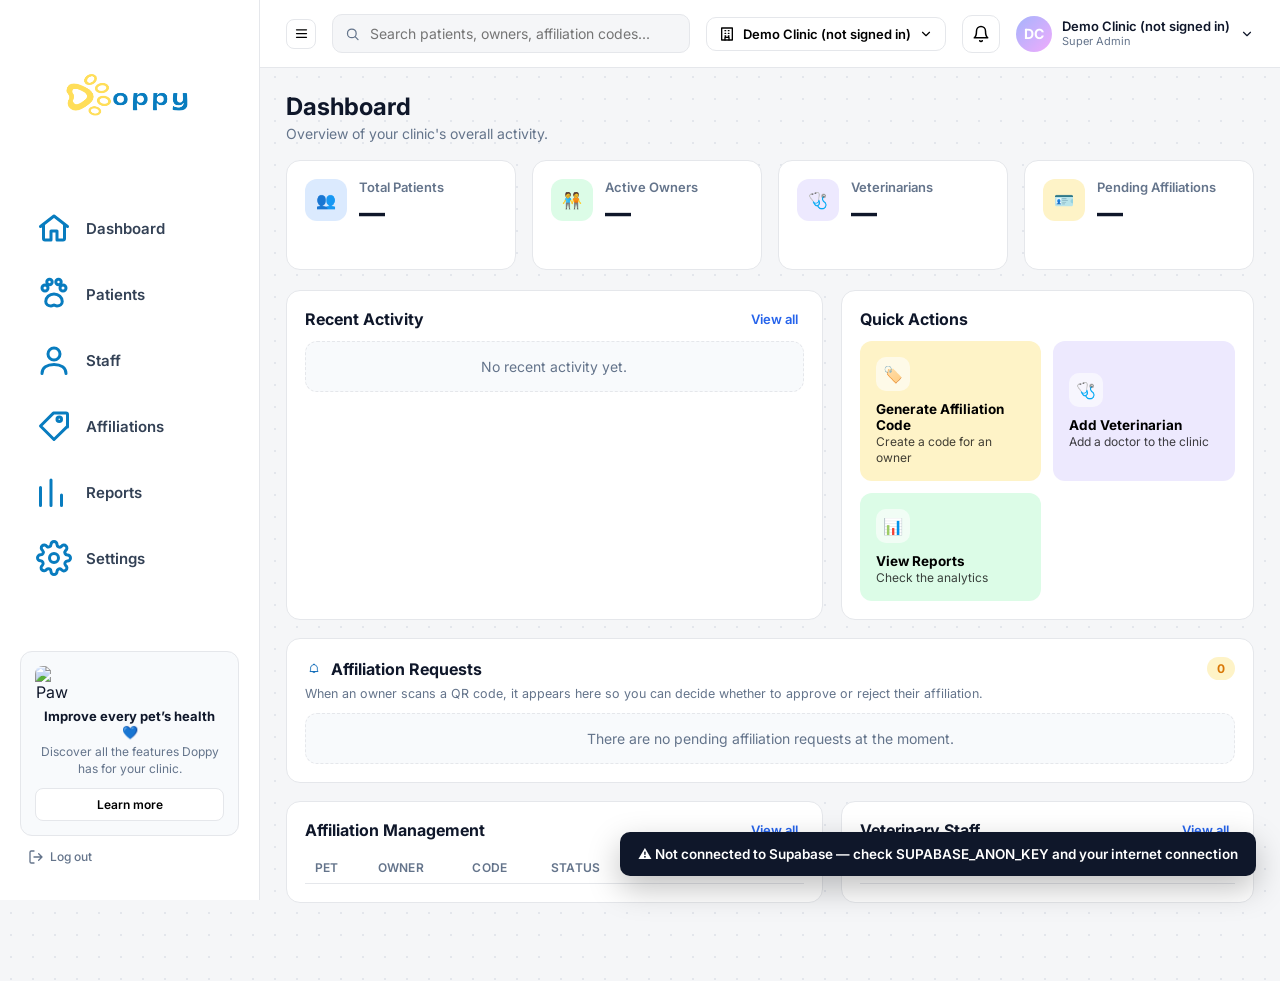
==== commit e420ce2e: "Fix login navigation and deploy-safe asset paths" ====
--- a/dashboardda.html
+++ b/dashboardda.html
@@ -6,1571 +6,15 @@
 <title>Doppy · Clinic Dashboard</title>
 <link rel="preconnect" href="https://fonts.googleapis.com">
 <link href="https://fonts.googleapis.com/css2?family=Inter:wght@400;500;600;700;800&display=swap" rel="stylesheet">
+<link rel="stylesheet" href="dashboardda.css">
 <script src="https://cdnjs.cloudflare.com/ajax/libs/qrcodejs/1.0.0/qrcode.min.js"></script>
 <script src="https://cdnjs.cloudflare.com/ajax/libs/jspdf/2.5.1/jspdf.umd.min.js"></script>
-<style>
-  :root{
-    --blue:#2563EB;
-    --blue-dark:#1D4ED8;
-    --blue-100:#DBEAFE;
-    --blue-50:#EFF6FF;
-    --green:#16A34A;
-    --green-100:#DCFCE7;
-    --amber:#D97706;
-    --amber-100:#FEF3C7;
-    --red:#DC2626;
-    --red-100:#FEE2E2;
-    --purple:#7C3AED;
-    --purple-100:#EDE9FE;
-    --ink:#0F172A;
-    --ink-2:#334155;
-    --muted:#64748B;
-    --line:#E5E7EB;
-    --bg:#F5F6F8;
-    --card:#FFFFFF;
-    --radius:14px;
-  }
-  *{box-sizing:border-box;}
-  body{margin:0;font-family:'Inter',sans-serif;color:var(--ink);background:var(--bg);
-    background-image:radial-gradient(#e3e6ec 1px,transparent 1px);background-size:22px 22px;}
-  a{text-decoration:none;color:inherit;}
-  button{font-family:inherit;cursor:pointer;}
-  ::-webkit-scrollbar{width:8px;height:8px;}
-  ::-webkit-scrollbar-thumb{background:#cbd5e1;border-radius:8px;}
-
-  /* ---------- layout ---------- */
-  .app{display:flex;min-height:100vh;}
-  .sidebar{width:260px;flex-shrink:0;background:var(--card);border-right:1px solid var(--line);
-    padding:28px 20px;display:flex;flex-direction:column;position:sticky;top:0;height:100vh;overflow-y:auto;}
-  .logo{display:flex;align-items:center;gap:10px;padding:4px 8px 20px;font-weight:800;font-size:20px;}
-  .logo svg{flex-shrink:0;}
-  .nav{display:flex;flex-direction:column;gap:6px;flex:1;}
-  .nav-item{display:flex;align-items:center;gap:14px;padding:12px 16px;border-radius:12px;
-    color:var(--ink-2);font-weight:600;font-size:15px;border:none;background:transparent;width:100%;text-align:left;}
-  .nav-item svg{width:36px;height:36px;flex-shrink:0;}
-  .nav-item:hover{background:#F1F5F9;}
-  .nav-item.active{background:var(--blue);color:#fff;}
-  .nav-item.active svg{stroke:#fff;}
-  .nav-item svg{stroke:#087cbf;}
-  .promo{margin-top:14px;background:#F8FAFC;border:1px solid var(--line);border-radius:12px;padding:14px;text-align:center;}
-  .promo img{width:100%;border-radius:8px;margin-bottom:8px;}
-  .promo h4{margin:0 0 4px;font-size:13px;}
-  .promo p{margin:0 0 10px;font-size:12px;color:var(--muted);line-height:1.4;}
-  .promo button{width:100%;padding:8px;border:1px solid var(--line);border-radius:8px;background:#fff;font-size:12px;font-weight:600;}
-  .logout-row{display:flex;align-items:center;gap:6px;padding:4px 8px;color:var(--muted);font-size:12px;font-weight:500;border:none;background:none;margin-top:6px;border-radius:6px;min-height:28px;line-height:1;}
-
-  .main{flex:1;min-width:0;display:flex;flex-direction:column;}
-  .topbar{display:flex;align-items:center;gap:16px;padding:14px 26px;background:var(--card);
-    border-bottom:1px solid var(--line);position:sticky;top:0;z-index:20;}
-  .search{flex:1;max-width:420px;display:flex;align-items:center;gap:8px;background:var(--bg);
-    border:1px solid var(--line);border-radius:10px;padding:9px 12px;color:var(--muted);font-size:14px;}
-  .search input{border:none;background:transparent;outline:none;font-size:14px;width:100%;font-family:inherit;color:var(--ink);}
-  .topbar-right{display:flex;align-items:center;gap:16px;margin-left:auto;position:relative;}
-  .clinic-pill{display:flex;align-items:center;gap:8px;border:1px solid var(--line);border-radius:10px;
-    padding:8px 12px;font-size:13px;font-weight:600;background:#fff;}
-  .bell{position:relative;width:38px;height:38px;border-radius:10px;border:1px solid var(--line);background:#fff;
-    display:flex;align-items:center;justify-content:center;}
-  .bell .dot{position:absolute;top:-4px;right:-4px;background:var(--red);color:#fff;font-size:10px;font-weight:700;
-    border-radius:50%;width:16px;height:16px;display:flex;align-items:center;justify-content:center;}
-  .profile{display:flex;align-items:center;gap:10px;cursor:pointer;}
-  .avatar{width:36px;height:36px;border-radius:50%;background:linear-gradient(135deg,#a5b4fc,#f0abfc);
-    display:flex;align-items:center;justify-content:center;font-weight:700;color:#fff;font-size:14px;}
-  .profile .name{font-size:13px;font-weight:600;line-height:1.2;}
-  .profile .role{font-size:11px;color:var(--muted);}
-  .dropdown{position:absolute;top:48px;right:0;background:#fff;border:1px solid var(--line);border-radius:12px;
-    box-shadow:0 12px 32px rgba(15,23,42,.12);min-width:230px;padding:8px;display:none;z-index:50;}
-  .dropdown.open{display:block;}
-  .dropdown .item{padding:10px 12px;border-radius:8px;font-size:13px;display:flex;gap:8px;align-items:flex-start;}
-  .dropdown .item:hover{background:#F1F5F9;}
-  .dropdown .item b{display:block;font-size:13px;}
-  .dropdown .item span{color:var(--muted);font-size:12px;}
-  .dropdown hr{border:none;border-top:1px solid var(--line);margin:6px 0;}
-
-  .content{padding:24px 26px 60px;flex:1;}
-  .breadcrumb{font-size:13px;color:var(--muted);margin-bottom:6px;}
-  .breadcrumb b{color:var(--ink);}
-  .page-head{display:flex;justify-content:space-between;align-items:flex-start;margin-bottom:18px;flex-wrap:wrap;gap:12px;}
-  .page-head h1{margin:0 0 4px;font-size:24px;}
-  .page-head p{margin:0;color:var(--muted);font-size:14px;}
-  .head-actions{display:flex;gap:10px;flex-wrap:wrap;}
-  .btn{display:flex;align-items:center;gap:6px;padding:10px 16px;border-radius:10px;font-size:13.5px;font-weight:600;border:1px solid var(--line);background:#fff;color:var(--ink-2);white-space:nowrap;}
-  .btn:hover{background:#F8FAFC;}
-  .btn.primary{background:var(--blue);border-color:var(--blue);color:#fff;}
-  .btn.primary:hover{background:var(--blue-dark);}
-  .btn.danger{background:#fff;border-color:var(--red);color:var(--red);}
-
-  .stats{display:grid;grid-template-columns:repeat(auto-fit,minmax(220px,1fr));gap:16px;margin-bottom:20px;}
-  .stat-card{background:var(--card);border:1px solid var(--line);border-radius:var(--radius);padding:18px;}
-  .stat-card .top{display:flex;align-items:flex-start;gap:12px;}
-  .stat-icon{width:42px;height:42px;border-radius:12px;display:flex;align-items:center;justify-content:center;flex-shrink:0;}
-  .stat-icon img{width:1.3em;height:1.3em;display:block;object-fit:contain;}
-  .stat-card h3{margin:0;font-size:13px;color:var(--muted);font-weight:600;}
-  .stat-card .num{font-size:26px;font-weight:800;margin-top:2px;}
-  .stat-card .delta{font-size:12px;margin-top:8px;font-weight:600;}
-  .delta.up{color:var(--green);}
-  .delta.down{color:var(--red);}
-
-  .grid-2{display:grid;grid-template-columns:1.3fr 1fr;gap:18px;margin-bottom:18px;}
-  .card{background:var(--card);border:1px solid var(--line);border-radius:var(--radius);padding:18px;}
-  .card-head{display:flex;justify-content:space-between;align-items:center;margin-bottom:12px;}
-  .card-head h3{margin:0;font-size:16px;}
-  .link{color:var(--blue);font-size:13px;font-weight:600;border:none;background:none;}
-
-  .activity-item{display:flex;gap:12px;padding:10px 0;border-bottom:1px solid #F1F5F9;}
-  .activity-item:last-child{border:none;}
-  .dot-lead{width:9px;height:9px;border-radius:50%;margin-top:6px;flex-shrink:0;}
-  .activity-item .txt b{font-size:13.5px;}
-  .activity-item .txt p{margin:2px 0 0;font-size:12.5px;color:var(--muted);}
-  .activity-item .time{margin-left:auto;font-size:12px;color:var(--muted);white-space:nowrap;}
-
-  .quick-grid{display:grid;grid-template-columns:1fr 1fr;gap:12px;}
-  .quick-grid-4{grid-template-columns:repeat(4,1fr);}
-  .afiliacion-actions{display:flex;flex-direction:column;gap:12px;margin-top:18px;}
-  .afiliacion-actions .quick-btn{width:100%;}
-  .menu-btn{display:none;}
-  .sidebar-backdrop{display:none;position:fixed;inset:0;background:rgba(15,23,42,.4);z-index:90;}
-  .sidebar-backdrop.open{display:block;}
-  .quick-btn{border:none;border-radius:12px;padding:16px;text-align:left;cursor:pointer;}
-  .quick-btn .qicon{width:34px;height:34px;border-radius:10px;background:rgba(255,255,255,.6);display:flex;align-items:center;justify-content:center;margin-bottom:10px;font-size:16px;}
-  .quick-btn b{display:block;font-size:13.5px;}
-  .quick-btn span{font-size:12px;opacity:.75;}
-
-  table{width:100%;border-collapse:collapse;font-size:13.5px;}
-  th{text-align:left;color:var(--muted);font-weight:600;font-size:12px;text-transform:uppercase;letter-spacing:.02em;
-    padding:8px 10px;border-bottom:1px solid var(--line);white-space:nowrap;}
-  td{padding:10px;border-bottom:1px solid #F1F5F9;vertical-align:middle;}
-  tr.table-row:hover{background:#FAFBFF;}
-  .cell-person{display:flex;align-items:center;gap:10px;}
-  .thumb{width:32px;height:32px;border-radius:9px;background:#E2E8F0;display:flex;align-items:center;justify-content:center;font-size:15px;flex-shrink:0;}
-  .cell-person .sub{font-size:12px;color:var(--muted);}
-  .badge{display:inline-flex;align-items:center;gap:5px;padding:4px 10px;border-radius:20px;font-size:12px;font-weight:700;}
-  .badge.green{background:var(--green-100);color:var(--green);}
-  .badge.amber{background:var(--amber-100);color:var(--amber);}
-  .badge.red{background:var(--red-100);color:var(--red);}
-  .badge.gray{background:#F1F5F9;color:var(--muted);}
-  .row-actions{display:flex;gap:6px;}
-  .icon-btn{width:30px;height:30px;border-radius:8px;border:1px solid var(--line);background:#fff;display:flex;align-items:center;justify-content:center;}
-  .icon-btn:hover{background:#F8FAFC;}
-  .icon-btn svg{width:15px;height:15px;}
-  .table-foot{display:flex;justify-content:space-between;align-items:center;margin-top:14px;font-size:13px;color:var(--muted);flex-wrap:wrap;gap:10px;}
-  .pager{display:flex;gap:6px;align-items:center;}
-  .pager button{width:30px;height:30px;border-radius:8px;border:1px solid var(--line);background:#fff;font-size:13px;}
-  .pager button.active{background:var(--blue);border-color:var(--blue);color:#fff;font-weight:700;}
-  .pets-table-wrap{max-height:min(520px, 70vh);overflow:auto;border:1px solid var(--line);border-radius:10px;scrollbar-gutter:stable;}
-  .pets-table-wrap table{width:100%;border-collapse:collapse;font-size:13.5px;}
-  .pets-table-wrap th{position:sticky;top:0;background:#fff;z-index:1;}
-  .pets-table-wrap td:last-child{white-space:nowrap;}
-
-  .filters{display:flex;gap:10px;flex-wrap:wrap;margin-bottom:16px;align-items:center;}
-  .filters select, .filters .search{font-size:13px;padding:9px 10px;}
-  select{border:1px solid var(--line);border-radius:10px;background:#fff;color:var(--ink-2);} 
-  .filter-panel{margin-top:10px;padding:14px;border:1px solid var(--line);border-radius:12px;background:#F8FAFC;display:none;gap:12px;flex-wrap:wrap;align-items:end;}
-  .filter-panel.open{display:flex;}
-  .filter-panel .field{min-width:180px;}
-  .filter-panel .field label{font-size:12px;color:var(--muted);}
-  .tab{padding:10px 4px;margin-right:20px;border:none;background:none;font-weight:600;color:var(--muted);border-bottom:2px solid transparent;font-size:14px;}
-  .tab.active{color:var(--blue);border-color:var(--blue);}
-
-  .split{display:grid;grid-template-columns:1fr 340px;gap:18px;align-items:start;}
-  .code-panel{background:var(--card);border:1px solid var(--line);border-radius:var(--radius);padding:18px;position:sticky;top:88px;}
-  .code-panel .qr{width:100%;min-height:200px;background:#fff;
-    border-radius:10px;margin:14px 0;border:1px solid var(--line);padding:10px;}
-  .code-panel .qr img, .code-panel .qr canvas{max-width:100%;height:auto;}
-  .kv{display:flex;justify-content:space-between;font-size:13px;padding:8px 0;border-bottom:1px solid #F1F5F9;}
-  .kv span:first-child{color:var(--muted);}
-  .kv span:last-child{font-weight:600;text-align:right;}
-
-  .form-grid{display:grid;grid-template-columns:1fr 1fr 1fr;gap:14px;}
-  .form-grid.two{grid-template-columns:1fr 1fr;}
-  .field{display:flex;flex-direction:column;gap:6px;font-size:13px;}
-  .field label{font-weight:600;color:var(--ink-2);}
-  .field input, .field select{padding:10px 12px;border:1px solid var(--line);border-radius:10px;font-family:inherit;font-size:13.5px;}
-  .field.full{grid-column:1/-1;}
-
-  .toast{position:fixed;bottom:24px;right:24px;background:var(--ink);color:#fff;padding:14px 18px;border-radius:10px;
-    font-size:13.5px;font-weight:600;box-shadow:0 12px 32px rgba(0,0,0,.25);opacity:0;transform:translateY(12px);
-    transition:.25s;z-index:200;display:flex;align-items:center;gap:10px;}
-  .toast.show{opacity:1;transform:translateY(0);}
-
-  .modal-bg{position:fixed;inset:0;background:rgba(15,23,42,.45);display:none;align-items:center;justify-content:center;z-index:150;padding:20px;}
-  .modal-bg.open{display:flex;}
-  .modal{background:#fff;border-radius:16px;padding:24px;width:100%;max-width:560px;max-height:90vh;overflow:auto;}
-  .modal h2{margin:0 0 4px;font-size:19px;}
-  .modal p.sub{margin:0 0 18px;color:var(--muted);font-size:13.5px;}
-  .modal-foot{display:flex;justify-content:flex-end;gap:10px;margin-top:20px;}
-
-  .page{display:none;}
-  .page.active{display:block;}
-  .empty-note{background:#F8FAFC;border:1px dashed var(--line);border-radius:12px;padding:26px;text-align:center;color:var(--muted);font-size:14px;}
-
-  @media(max-width:1100px){
-    .grid-2{grid-template-columns:1fr;}
-    .split{grid-template-columns:1fr;}
-    .code-panel{position:static;}
-    .quick-grid-4{grid-template-columns:1fr 1fr;}
-  }
-  @media(max-width:860px){
-    .sidebar{position:fixed;top:0;left:-270px;bottom:0;z-index:100;transition:left .25s;height:100vh;}
-    .sidebar.open{left:0;box-shadow:0 0 40px rgba(0,0,0,.25);}
-    .menu-btn{display:flex;}
-    .clinic-pill span{display:none;}
-    .topbar{padding:12px 14px;gap:10px;}
-    .content{padding:16px 14px 40px;}
-    .page-head{flex-direction:column;align-items:stretch;}
-    .head-actions{width:100%;}
-    .head-actions .btn{flex:1;justify-content:center;}
-    .stats{grid-template-columns:1fr 1fr;}
-    .form-grid, .form-grid.two{grid-template-columns:1fr;}
-  }
-  @media(max-width:640px){
-    .search{display:none;}
-    .stats{grid-template-columns:1fr;}
-    .quick-grid, .quick-grid-4{grid-template-columns:1fr;}
-    .profile .name, .profile .role{display:none;}
-    table{font-size:12.5px;}
-    th, td{padding:8px 6px;}
-    .clinic-pill{padding:8px;}
-    .clinic-pill svg{margin:0;}
-  }
-</style>
+<script src="https://cdnjs.cloudflare.com/ajax/libs/Chart.js/4.4.0/chart.umd.min.js"></script>
+<!-- NUEVO: cliente de Supabase -->
+<script src="https://cdn.jsdelivr.net/npm/@supabase/supabase-js@2/dist/umd/supabase.min.js"></script>
 </head>
 <body>
 <div id="root"></div>
-<script>
-const translations = {
-  en: {
-    nav: { dashboard: 'Dashboard', pacientes: 'Patients', personal: 'Staff', afiliaciones: 'Affiliations', reportes: 'Reports', config: 'Settings' },
-    promo: { title: 'Improve every pet’s health 💙', text: 'Discover all the features Doppy has for your clinic.', button: 'Learn more' },
-    logout: 'Log out',
-    topbar: { searchPlaceholder: 'Search patients, owners, affiliation codes...', clinic: 'Happy Paws Veterinary Clinic' },
-    profile: { myProfile: 'My Profile', config: 'Settings', logout: 'Log out' },
-    breadcrumbs: { dashboard: 'Dashboard', patients: 'Patients', patientsList: 'Patient List', config: 'Settings', clinicInfo: 'Clinic Information', reports: 'Reports' },
-    patients: { title: 'Patients (Pets)', subtitle: 'Manage and review all pets registered in your clinic.', empty: 'No pets matched those filters.', noResults: 'No results found for this search' },
-    filters: { more: 'More filters', clear: 'Clear' },
-    pets: { table: { pet: 'Pet', species: 'Species', breed: 'Breed', owner: 'Owner', vet: 'Veterinarian', vaccination: 'Vaccination', nextVisit: 'Next Visit', actions: 'Actions' } },
-    config: { title: 'Settings', subtitle: 'Manage and personalize your clinic and the Doppy platform.', clinicInfo: 'Clinic Information', name: 'Clinic Name', address: 'Address', city: 'City', province: 'Province', postalCode: 'Postal Code', phone: 'Phone', email: 'Email', website: 'Website', language: 'Language', save: 'Save Changes', cancel: 'Cancel', plan: 'Your Current Plan', planProfessional: 'Professional Plan', users: 'Users', patients: 'Patients', nextCharge: 'Next charge', managePlan: 'Manage Subscription', help: 'Need help?', helpText: 'Our team is ready to help with any questions.', contactSupport: 'Contact Support', toast: { saveSuccess: '✅ Changes saved successfully', discardChanges: 'Changes discarded', managePlan: 'Opening subscription management', contactSupport: 'Connecting to support…' } },
-    states: { upToDate: 'Up to date', upcoming: 'Upcoming', overdue: 'Overdue', active: 'Active', pending: 'Pending', expired: 'Expired', vacation: 'On vacation', inactive: 'Inactive' },
-    common: { ok: 'OK' }
-  },
-  es: {
-    nav: { dashboard: 'Dashboard', pacientes: 'Patients', personal: 'Staff', afiliaciones: 'Affiliations', reportes: 'Reports', config: 'Settings' },
-    promo: { title: 'Improve every pet’s health 💙', text: 'Discover all the features Doppy has for your clinic.', button: 'Learn more' },
-    logout: 'Log out',
-    topbar: { searchPlaceholder: 'Search patients, owners, affiliation codes...', clinic: 'Happy Paws Veterinary Clinic' },
-    profile: { myProfile: 'My Profile', config: 'Settings', logout: 'Log out' },
-    breadcrumbs: { dashboard: 'Dashboard', patients: 'Patients', patientsList: 'Patient List', config: 'Settings', clinicInfo: 'Clinic Information', reports: 'Reports' },
-    patients: { title: 'Patients (Pets)', subtitle: 'Manage and review all pets registered in your clinic.', empty: 'No pets matched those filters.', noResults: 'No results found for this search' },
-    filters: { more: 'More filters', clear: 'Clear' },
-    pets: { table: { pet: 'Pet', species: 'Species', breed: 'Breed', owner: 'Owner', vet: 'Veterinarian', vaccination: 'Vaccination', nextVisit: 'Next Visit', actions: 'Actions' } },
-    config: { title: 'Settings', subtitle: 'Manage and personalize your clinic and the Doppy platform.', clinicInfo: 'Clinic Information', name: 'Clinic Name', address: 'Address', city: 'City', province: 'Province', postalCode: 'Postal Code', phone: 'Phone', email: 'Email', website: 'Website', language: 'Language', save: 'Save Changes', cancel: 'Cancel', plan: 'Your Current Plan', planProfessional: 'Professional Plan', users: 'Users', patients: 'Patients', nextCharge: 'Next charge', managePlan: 'Manage Subscription', help: 'Need help?', helpText: 'Our team is ready to help with any questions.', contactSupport: 'Contact Support', toast: { saveSuccess: '✅ Changes saved successfully', discardChanges: 'Changes discarded', managePlan: 'Opening subscription management', contactSupport: 'Connecting to support…' } },
-    states: { upToDate: 'Up to date', upcoming: 'Upcoming', overdue: 'Overdue', active: 'Active', pending: 'Pending', expired: 'Expired', vacation: 'On vacation', inactive: 'Inactive' },
-    common: { ok: 'OK' }
-  }
-};
-let currentLang = localStorage.getItem('doppyLang') || 'en';
-
-function getTranslation(key, fallback) {
-  const lang = translations[currentLang] ? currentLang : 'en';
-  const parts = key.split('.');
-  let value = translations[lang];
-  for (const part of parts) {
-    value = value?.[part];
-    if (value === undefined) break;
-  }
-  return value ?? fallback ?? key;
-}
-
-function applyTranslations() {
-  const lang = translations[currentLang] ? currentLang : 'en';
-  document.querySelectorAll('[data-i18n]').forEach(el => {
-    const key = el.getAttribute('data-i18n');
-    const value = getTranslation(key, el.textContent);
-    if (value !== undefined) el.textContent = value;
-  });
-  document.querySelectorAll('[data-i18n-placeholder]').forEach(el => {
-    const key = el.getAttribute('data-i18n-placeholder');
-    const value = getTranslation(key, el.getAttribute('placeholder'));
-    if (value !== undefined) el.setAttribute('placeholder', value);
-  });
-  const cfgIdioma = document.getElementById('cfgIdioma');
-  if (cfgIdioma) cfgIdioma.value = lang;
-}
-
-function setLanguage(lang) {
-  currentLang = lang in translations ? lang : 'en';
-  localStorage.setItem('doppyLang', currentLang);
-  applyTranslations();
-  renderPets();
-  renderAfiliaciones();
-  renderVets();
-  renderDashboardTables();
-}
-
-const __BODY_TEMPLATE__ = () => `
-<div class="app">
-
-  <!-- SIDEBAR -->
-  <aside class="sidebar" id="sidebar">
-    <div class="logo" style="display:flex;justify-content:center;margin-bottom:16px;">
-      <img src="assets/Type 2.png" alt="Doppy Logo" width="150" height="130">
-    </div>
-    <nav class="nav" id="nav">
-      <button class="nav-item" data-page="dashboard">${ICON.home} <span data-i18n="nav.dashboard">Dashboard</span></button>
-      <button class="nav-item" data-page="pacientes">${ICON.paw} <span data-i18n="nav.pacientes">Patients</span></button>
-      <button class="nav-item" data-page="personal">${ICON.staff} <span data-i18n="nav.personal">Staff</span></button>
-      <button class="nav-item" data-page="afiliaciones">${ICON.tag} <span data-i18n="nav.afiliaciones">Affiliations</span></button>
-      <button class="nav-item" data-page="reportes">${ICON.chart} <span data-i18n="nav.reportes">Reports</span></button>
-      <button class="nav-item" data-page="configuracion">${ICON.gear} <span data-i18n="nav.config">Settings</span></button>
-    </nav>
-    <div class="promo">
-      <div style="margin-bottom:4px;">
-        <img src="assets/paww.png" alt="Paw" style="width:34px;height:34px;object-fit:contain;display:block;">
-      </div>
-      <h4 data-i18n="promo.title">Improve every pet’s health 💙</h4>
-      <p data-i18n="promo.text">Discover all the features Doppy has for your clinic.</p>
-      <button id="btnExplore" data-i18n="promo.button">Learn more</button>
-    </div>
-    <button class="logout-row" id="btnLogout" style="height:30px;">${ICON.logout} <span data-i18n="logout">Log out</span></button>
-  </aside>
-  <div class="sidebar-backdrop" id="sidebarBackdrop"></div>
-
-  <!-- MAIN -->
-  <div class="main">
-    <header class="topbar">
-      <button id="btnMenu" class="icon-btn menu-btn">${ICON.menu}</button>
-      <div class="search">${ICON.search}<input id="globalSearch" data-i18n-placeholder="topbar.searchPlaceholder" placeholder="Search patients, owners, affiliation codes..."></div>
-      <div class="topbar-right">
-        <button class="clinic-pill">${ICON.building} <span data-i18n="topbar.clinic">Happy Paws Veterinary Clinic</span> ${ICON.chevron}</button>
-        <button class="bell" id="btnBell">${ICON.bell}<span class="dot" id="notifDot">3</span>
-          <div class="dropdown" id="ddNotif"></div>
-        </button>
-        <div class="profile" id="btnProfile">
-          <div class="avatar">AD</div>
-          <div><div class="name">Administrator</div><div class="role">Super Admin</div></div>
-          ${ICON.chevron}
-          <div class="dropdown" id="ddProfile" style="right:0;left:auto;">
-            <div class="item" onclick="showAdminProfile()"><b data-i18n="profile.myProfile">My Profile</b></div>
-            <div class="item" onclick="go('configuracion')"><b data-i18n="profile.config">Settings</b></div>
-            <hr>
-            <div class="item" id="ddLogout"><b style="color:var(--red)" data-i18n="profile.logout">Log out</b></div>
-          </div>
-        </div>
-      </div>
-    </header>
-
-    <div class="content" id="content">
-
-      <!-- ================= DASHBOARD ================= -->
-      <section class="page active" id="page-dashboard">
-        <div class="page-head"><div><h1>Dashboard</h1><p>Overview of your clinic's overall activity.</p></div></div>
-
-        <div class="stats">
-          <div class="stat-card"><div class="top"><div class="stat-icon" style="background:var(--blue-100);">👥</div>
-            <div><h3>Total Patients</h3><div class="num">1,248</div></div></div><div class="delta up">↑ 12% vs last month</div></div>
-          <div class="stat-card"><div class="top"><div class="stat-icon" style="background:var(--green-100);">🧑‍🤝‍🧑</div>
-            <div><h3>Active Owners</h3><div class="num">856</div></div></div><div class="delta up">↑ 8% vs last month</div></div>
-          <div class="stat-card"><div class="top"><div class="stat-icon" style="background:var(--purple-100);">🩺</div>
-            <div><h3>Veterinarians</h3><div class="num">18</div></div></div><div class="delta up">↑ 5% vs last month</div></div>
-          <div class="stat-card"><div class="top"><div class="stat-icon" style="background:var(--amber-100);">🪪</div>
-            <div><h3>Pending Affiliations</h3><div class="num">24</div></div></div><div class="delta down">↓ 4% vs last month</div></div>
-        </div>
-
-        <div class="grid-2">
-          <div class="card">
-            <div class="card-head"><h3>Recent Activity</h3><button class="link" onclick="toast('Showing full activity history')">View all</button></div>
-            <div id="activityList"></div>
-          </div>
-          <div class="card">
-            <div class="card-head"><h3>Quick Actions</h3></div>
-            <div class="quick-grid">
-              <button class="quick-btn" style="background:var(--blue-100);" onclick="go('pacientes');setTimeout(()=>openPetModal(),200)"><div class="qicon">➕</div><b>Register Pet</b><span>Add a new pet</span></button>
-              <button class="quick-btn" style="background:var(--amber-100);" onclick="go('afiliaciones');setTimeout(()=>generarCodigo(),200)"><div class="qicon">🏷️</div><b>Generate Affiliation Code</b><span>Create a code for an owner</span></button>
-              <button class="quick-btn" style="background:var(--purple-100);" onclick="go('personal');setTimeout(()=>openVetModal(),200)"><div class="qicon">🩺</div><b>Add Veterinarian</b><span>Add a doctor to the clinic</span></button>
-              <button class="quick-btn" style="background:var(--green-100);" onclick="go('reportes')"><div class="qicon">📊</div><b>View Reports</b><span>Check the analytics</span></button>
-            </div>
-          </div>
-        </div>
-
-        <div class="card" style="margin-bottom:18px;">
-          <div class="card-head">
-            <h3 style="display:flex;align-items:center;gap:8px;">
-              <img src="assets/NotiW.png" alt="Affiliation requests" style="width:18px;height:18px;object-fit:contain;display:block;">
-              Affiliation Requests
-            </h3>
-            <span class="badge amber" id="solicitudesCount">0</span>
-          </div>
-          <p style="margin:-6px 0 12px;color:var(--muted);font-size:12.5px;">When an owner scans a QR code, it appears here so you can decide whether to approve or reject their affiliation.</p>
-          <div id="solicitudesBody"></div>
-        </div>
-
-        <div class="grid-2">
-          <div class="card">
-            <div class="card-head"><h3>Affiliation Management</h3><button class="link" onclick="go('afiliaciones')">View all</button></div>
-            <div style="overflow-x:auto;"><table><thead><tr><th>Pet</th><th>Owner</th><th>Code</th><th>Status</th><th>Expiration</th><th></th></tr></thead>
-            <tbody id="dashAfilBody"></tbody></table></div>
-          </div>
-          <div class="card">
-            <div class="card-head"><h3>Veterinary Staff</h3><button class="link" onclick="go('personal')">View all</button></div>
-            <div style="overflow-x:auto;"><table><thead><tr><th>Doctor</th><th>Specialty</th><th>Status</th><th></th></tr></thead>
-            <tbody id="dashVetBody"></tbody></table></div>
-          </div>
-        </div>
-      </section>
-
-      <!-- ================= PATIENTS ================= -->
-      <section class="page" id="page-pacientes">
-        <div class="breadcrumb"><a onclick="go('pacientes')" data-i18n="breadcrumbs.patients">Patients</a> / <b data-i18n="breadcrumbs.patientsList">Patient List</b></div>
-        <div class="page-head">
-          <div><h1 data-i18n="patients.title">Patients (Pets)</h1><p data-i18n="patients.subtitle">Manage and review all pets registered in your clinic.</p></div>
-          <div class="head-actions">
-            <button class="btn" onclick="toast('Select a CSV file to import pets')">${ICON.upload} Import</button>
-            <button class="btn" onclick="toast('Exporting patient list to CSV…')">${ICON.download} Export</button>
-            <button class="btn primary" onclick="openPetModal()">${ICON.plus} Register Pet</button>
-          </div>
-        </div>
-        <div class="stats">
-          <div class="stat-card"><div class="top"><div class="stat-icon" style="background:#fff;"><img src="assets/PawB.png" alt="Pets"></div><div><h3>Total Pets</h3><div class="num" id="statTotalPets">1,248</div></div></div><div class="delta up">↑ 12.5% vs last month</div></div>
-          <div class="stat-card"><div class="top"><div class="stat-icon" style="background:#fff;"><img src="assets/CalendarW.png" alt="Appointments"></div><div><h3>Upcoming Appointments</h3><div class="num">34</div></div></div><div class="delta up">↑ 8.2% vs last month</div></div>
-          <div class="stat-card"><div class="top"><div class="stat-icon" style="background:#fff;"><img src="assets/PawB.png" alt="Vaccines"></div><div><h3>Vaccines Due</h3><div class="num">18</div></div></div><div class="delta down">↓ 3.1% vs last month</div></div>
-          <div class="stat-card"><div class="top"><div class="stat-icon" style="background:#fff;"><img src="assets/dogd.png" alt="Patients"></div><div><h3>New Patients (Month)</h3><div class="num">56</div></div></div><div class="delta up">↑ 15.3% vs last month</div></div>
-        </div>
-
-        <div class="filters">
-          <div class="search" style="max-width:280px;">${ICON.search}<input id="petSearch" placeholder="Search by name, owner, microchip…" oninput="renderPets()"></div>
-          <select id="fEspecie" onchange="renderPets()"><option value="">Species: All</option><option>Dog</option><option>Cat</option></select>
-          <select id="fEstado" onchange="renderPets()"><option value="">Status: All</option><option>Up to date</option><option>Upcoming</option><option>Overdue</option></select>
-          <button class="btn" onclick="togglePetFilters()">${ICON.filter} More filters</button>
-        </div>
-        <div class="filter-panel" id="petFilterPanel">
-          <div class="field">
-            <label>Veterinarian</label>
-            <select id="fVeterinario" onchange="renderPets()">
-              <option value="">All</option>
-              <option>Dr. Emily Carter</option>
-              <option>Dr. James Wilson</option>
-              <option>Dr. Sophia Lee</option>
-            </select>
-          </div>
-          <div class="field">
-            <label>Breed</label>
-            <select id="fRaza" onchange="renderPets()">
-              <option value="">All</option>
-              <option>Golden Retriever</option>
-              <option>Maine Coon</option>
-              <option>French Bulldog</option>
-              <option>Persian</option>
-              <option>Labrador</option>
-            </select>
-          </div>
-          <button class="btn" onclick="clearPetFilters()" data-i18n="filters.clear">Clear</button>
-        </div>
-
-        <div class="card">
-          <div class="pets-table-wrap">
-            <table>
-              <thead><tr><th>Pet</th><th>Species</th><th>Breed</th><th>Owner</th><th>Veterinarian</th><th>Vaccination</th><th>Next Visit</th><th>Actions</th></tr></thead>
-              <tbody id="petsBody"></tbody>
-            </table>
-          </div>
-          <div class="table-foot">
-            <span id="petsCount">Showing 1 to 5 of 1,248 pets</span>
-          </div>
-        </div>
-
-        <div class="quick-grid quick-grid-4" style="margin-top:18px;">
-          <button class="quick-btn" style="background:#fff;border:1px solid var(--line);" onclick="openPetModal()"><div class="qicon" style="background:var(--blue-100);"></div><b>Register Pet</b><span>Add a new pet</span></button>
-          <button class="quick-btn" style="background:#fff;border:1px solid var(--line);" onclick="document.getElementById('petSearch').focus();toast('Type to search for a pet')"><div class="qicon" style="background:var(--green-100);"></div><b>Search Pet</b><span>Find a pet quickly</span></button>
-          <button class="quick-btn" style="background:#fff;border:1px solid var(--line);" onclick="go('afiliaciones')"><div class="qicon" style="background:var(--amber-100);"></div><b>View Affiliations</b><span>Manage owner codes</span></button>
-          <button class="quick-btn" style="background:#fff;border:1px solid var(--line);" onclick="go('personal')"><div class="qicon" style="background:var(--purple-100);"></div><b>View Staff</b><span>Check the veterinary team</span></button>
-        </div>
-      </section>
-
-      <!-- ================= AFFILIATIONS ================= -->
-      <section class="page" id="page-afiliaciones">
-        <div class="breadcrumb"><a onclick="go('afiliaciones')">Affiliations</a> / <b id="afilTabLabel">Active Codes</b></div>
-        <div class="page-head">
-          <div><h1>Affiliations</h1><p>Generate and manage affiliation codes so new owners can join your clinic.</p></div>
-          <div class="head-actions"><button class="btn primary" onclick="generarCodigo()">${ICON.plus} Generate New Code</button></div>
-        </div>
-        <div class="stats">
-          <div class="stat-card"><div class="top"><div class="stat-icon" style="background:var(--blue-100);">📋</div><div><h3>Active Codes</h3><div class="num" id="statActivos">24</div></div></div><div class="delta up">Available codes</div></div>
-          <div class="stat-card"><div class="top"><div class="stat-icon" style="background:var(--green-100);">✅</div><div><h3>Used Codes</h3><div class="num" id="statUsados">156</div></div></div><div class="delta up">↑ 12.5% vs last month</div></div>
-          <div class="stat-card"><div class="top"><div class="stat-icon" style="background:var(--amber-100);">⏰</div><div><h3>Expiring in 7 days</h3><div class="num">5</div></div></div><div class="delta down">Attention required</div></div>
-          <div class="stat-card"><div class="top"><div class="stat-icon" style="background:var(--purple-100);">💗</div><div><h3>Total Generated</h3><div class="num" id="statTotal">320</div></div></div><div class="delta up">Since the beginning</div></div>
-        </div>
-
-        <div class="tabs">
-          <button class="tab active" data-tab="activos" onclick="switchAfilTab('activos')">Active</button>
-
-        <div class="split">
-          <div class="card">
-            <div class="filters" style="margin-bottom:14px;">
-              <div class="search" style="max-width:280px;">${ICON.search}<input id="afilSearch" placeholder="Search code, used by, email…" oninput="renderAfiliaciones()"></div>
-              <select id="afilEstado" onchange="renderAfiliaciones()"><option value="">Status: All</option><option>Active</option><option>Pending</option></select>
-            </div>
-            <div style="overflow-x:auto;"><table>
-              <thead><tr><th>Code</th><th>QR</th><th>Used by</th><th>Email</th><th>Status</th><th>Expiration</th><th>Uses</th><th>Actions</th></tr></thead>
-              <tbody id="afilBody"></tbody>
-            </table></div>
-            <div class="table-foot">
-              <span id="afilCount"></span>
-              <div class="pager"><button>‹</button><button class="active">1</button><button onclick="toast('Loading page 2…')">2</button><button onclick="toast('Loading page 3…')">3</button><span>…</span><button onclick="toast('Loading page 5…')">5</button><button>›</button></div>
-            </div>
-          </div>
-
-          <div class="code-panel" id="codePanel">
-            <div style="display:flex;justify-content:space-between;align-items:center;">
-              <h3 style="margin:0;font-size:15px;">Code Details</h3>
-              <button class="icon-btn" onclick="document.getElementById('codePanel').style.display='none'">${ICON.close}</button>
-            </div>
-            <div id="codePanelBody"></div>
-          </div>
-        </div>
-
-
-      </section>
-
-      <!-- ================= STAFF ================= -->
-      <section class="page" id="page-personal">
-        <div class="breadcrumb"><a onclick="go('dashboard')">Dashboard</a> / <b>Staff</b></div>
-        <div class="page-head">
-          <div><h1>Staff</h1><p>Manage your clinic's veterinary team and staff.</p></div>
-          <div class="head-actions">
-            <button class="btn" onclick="toast('Invitation sent by email')">${ICON.invite} Invite Member</button>
-            <button class="btn" onclick="toast('Exporting staff list…')">${ICON.download} Export List</button>
-            <button class="btn primary" onclick="openVetModal()">${ICON.plus} Add Veterinarian</button>
-          </div>
-        </div>
-        <div class="stats">
-          <div class="stat-card"><div class="top"><div class="stat-icon" style="background:var(--blue-100);">👥</div><div><h3>Total Veterinarians</h3><div class="num" id="statVets">12</div></div></div><div class="delta up">All veterinary staff</div></div>
-          <div class="stat-card"><div class="top"><div class="stat-icon" style="background:var(--green-100);">✅</div><div><h3>Active Staff</h3><div class="num">10</div></div></div><div class="delta up">Active accounts</div></div>
-          <div class="stat-card"><div class="top"><div class="stat-icon" style="background:var(--amber-100);">📅</div><div><h3>Available Today</h3><div class="num">6</div></div></div><div class="delta up">Available veterinarians</div></div>
-
-        </div>
-
-        <div class="split">
-          <div class="card">
-            <div class="filters" style="margin-bottom:14px;">
-              <div class="search" style="max-width:280px;">${ICON.search}<input id="vetSearch" placeholder="Search veterinarian by name or specialty…" oninput="renderVets()"></div>
-              <select id="vetEstado" onchange="renderVets()"><option value="">Status: All</option><option>Active</option><option>On vacation</option><option>Inactive</option></select>
-            </div>
-            <div style="overflow-x:auto;"><table>
-              <thead><tr><th>Veterinarian</th><th>Role</th><th>Specialty</th><th>Email</th><th>Schedule</th><th>Patients</th><th>Status</th><th>Actions</th></tr></thead>
-              <tbody id="vetsBody"></tbody>
-            </table></div>
-            <div class="table-foot"><span id="vetsCount"></span></div>
-          </div>
-
-          <div class="code-panel" id="vetPanel">
-            <div style="display:flex;justify-content:space-between;align-items:center;">
-              <h3 style="margin:0;font-size:15px;">Profile</h3>
-              <button class="icon-btn" onclick="document.getElementById('vetPanel').style.display='none'">${ICON.close}</button>
-            </div>
-            <div id="vetPanelBody"></div>
-          </div>
-        </div>
-      </section>
-
-      <!-- ================= SETTINGS ================= -->
-      <section class="page" id="page-configuracion">
-        <div class="breadcrumb"><a onclick="go('configuracion')" data-i18n="breadcrumbs.config">Settings</a> / <b data-i18n="breadcrumbs.clinicInfo">Clinic Information</b></div>
-        <div class="page-head"><div><h1 data-i18n="config.title">Settings</h1><p data-i18n="config.subtitle">Manage and personalize your clinic and the Doppy platform.</p></div></div>
-
-        <div class="split">
-          <div class="card">
-            <h3 style="margin-top:0;" data-i18n="config.clinicInfo">Clinic Information</h3>
-            <div class="form-grid" style="margin-top:14px;">
-              <div class="field full"><label data-i18n="config.name">Clinic Name</label><input id="cfgNombre" value="Happy Paws Veterinary Clinic"></div>
-              <div class="field full"><label data-i18n="config.address">Address</label><input id="cfgDireccion" value="123 Veterinarians Ave, Downtown District"></div>
-              <div class="field"><label data-i18n="config.city">City</label><input id="cfgCiudad" value="Panama City"></div>
-              <div class="field"><label data-i18n="config.province">Province</label><input id="cfgProvincia" value="Panama"></div>
-              <div class="field"><label data-i18n="config.postalCode">Postal Code</label><input id="cfgCP" value="0801"></div>
-              <div class="field"><label data-i18n="config.phone">Phone</label><input id="cfgTel" value="+507 1234-5678"></div>
-              <div class="field"><label data-i18n="config.email">Email</label><input id="cfgEmail" value="info@happypawsvet.com"></div>
-              <div class="field"><label data-i18n="config.website">Website</label><input id="cfgWeb" value="www.happypawsvet.com"></div>
-              <div class="field"><label data-i18n="config.language">Language</label><select id="cfgIdioma" onchange="setLanguage(this.value)"><option value="es">Spanish</option><option value="en">English</option></select></div>
-            </div>
-            <div style="margin-top:20px;display:flex;gap:10px;">
-              <button class="btn primary" onclick="guardarConfig()" data-i18n="config.save">Save Changes</button>
-              <button class="btn" onclick="toast(getTranslation('config.toast.discardChanges'))" data-i18n="config.cancel">Cancel</button>
-            </div>
-          </div>
-          <div>
-            <div class="card" style="margin-bottom:14px;">
-              <h3 style="margin-top:0;font-size:15px;" data-i18n="config.plan">Your Current Plan</h3>
-              <div style="font-weight:700;color:var(--amber);margin:8px 0;" data-i18n="config.planProfessional">Professional Plan</div>
-              <div class="kv"><span data-i18n="config.users">Users</span><span>8 / 15</span></div>
-              <div class="kv"><span data-i18n="config.patients">Patients</span><span>1,248</span></div>
-              <div class="kv"><span data-i18n="config.nextCharge">Next charge</span><span>Jul 15, 2026</span></div>
-              <button class="btn" style="width:100%;margin-top:12px;" onclick="toast(getTranslation('config.toast.managePlan'))" data-i18n="config.managePlan">Manage Subscription</button>
-            </div>
-            <div class="card">
-              <h3 style="margin-top:0;font-size:15px;" data-i18n="config.help">Need help?</h3>
-              <p style="color:var(--muted);font-size:13px;" data-i18n="config.helpText">Our team is ready to help with any questions.</p>
-              <button class="btn" style="width:100%;" onclick="toast(getTranslation('config.toast.contactSupport'))" data-i18n="config.contactSupport">Contact Support</button>
-            </div>
-          </div>
-        </div>
-      </section>
-
-      <!-- ================= REPORTS ================= -->
-      <section class="page" id="page-reportes">
-        <div class="breadcrumb"><a onclick="go('dashboard')">Dashboard</a> / <b>Reports</b></div>
-        <div class="page-head">
-          <div><h1>Reports</h1><p>Analytics and performance reports for your clinic.</p></div>
-          <div class="head-actions">
-            <select id="repRango" onchange="renderReportes()">
-              <option value="7d">Last 7 days</option>
-              <option value="30d" selected>Last 30 days</option>
-              <option value="trim">This quarter</option>
-              <option value="anio">This year</option>
-            </select>
-            <button class="btn" onclick="exportarReportePDF()">${ICON.download} Export PDF</button>
-          </div>
-        </div>
-
-        <div class="stats">
-          <div class="stat-card"><div class="top"><div class="stat-icon" style="background:var(--blue-100);">📅</div><div><h3>Total Appointments</h3><div class="num" id="repCitas">312</div></div></div><div class="delta up" id="repCitasDelta">↑ 9.4% vs last month</div></div>
-          <div class="stat-card"><div class="top"><div class="stat-icon" style="background:var(--green-100);">✅</div><div><h3>Attendance Rate</h3><div class="num" id="repAsistencia">94%</div></div></div><div class="delta up" id="repAsistDelta">↑ 2.1% vs last month</div></div>
-          <div class="stat-card"><div class="top"><div class="stat-icon" style="background:var(--purple-100);">✨</div><div><h3>New Patients</h3><div class="num" id="repNuevos">62</div></div></div><div class="delta up" id="repNuevosDelta">↑ 10.7% vs last month</div></div>
-
-        </div>
-
-        <div class="grid-2">
-          <div class="card">
-            <div class="card-head"><h3>New Patients by Month</h3><button class="link" onclick="toast('Showing full monthly detail')">View detail</button></div>
-            <div style="height:260px;"><canvas id="chartMonthly"></canvas></div>
-          </div>
-          <div class="card">
-            <div class="card-head"><h3>Distribution by Species</h3></div>
-            <div style="height:260px;"><canvas id="chartSpecies"></canvas></div>
-          </div>
-        </div>
-
-        <div class="grid-2">
-          <div class="card">
-            <div class="card-head"><h3>Vaccination Status</h3></div>
-            <div style="height:240px;"><canvas id="chartVac"></canvas></div>
-          </div>
-          <div class="card">
-            <div class="card-head"><h3>Patients by Veterinarian</h3><button class="link" onclick="go('personal')">View staff</button></div>
-            <div style="height:240px;"><canvas id="chartVets"></canvas></div>
-          </div>
-        </div>
-
-        <div class="grid-2">
-          <div class="card">
-            <div class="card-head"><h3>Affiliation Codes</h3><button class="link" onclick="go('afiliaciones')">View all</button></div>
-            <div style="height:220px;"><canvas id="chartAfil"></canvas></div>
-          </div>
-          <div class="card">
-            <div class="card-head"><h3>Quick Summary</h3></div>
-            <div class="kv"><span>Cancelled appointments</span><span>19</span></div>
-            <div class="kv"><span>No-shows</span><span>12 (3.8%)</span></div>
-            <div class="kv"><span>Avg. code usage time</span><span>4.2 days</span></div>
-            <div class="kv"><span>Vaccines administered (month)</span><span>87</span></div>
-            <div class="kv"><span>Most requested veterinarian</span><span>Dr. Emily Carter</span></div>
-            <div class="kv"><span>Most in-demand specialty</span><span>Internal Medicine</span></div>
-            <button class="btn" style="width:100%;margin-top:14px;" onclick="generarReporteDetallado()">${ICON.file} Generate Detailed Report</button>
-          </div>
-        </div>
-      </section>
-
-    </div>
-  </div>
-</div>
-
-<!-- MODALS -->
-<div class="modal-bg" id="petModalBg">
-  <div class="modal">
-    <h2>Register Pet</h2><p class="sub">Add a new pet to your clinic.</p>
-    <div class="form-grid two">
-      <div class="field"><label>Name</label><input id="mPetName" placeholder="E.g. Rocky"></div>
-      <div class="field"><label>Species</label><select id="mPetSpecies"><option>Dog</option><option>Cat</option></select></div>
-      <div class="field"><label>Breed</label><input id="mPetBreed" placeholder="E.g. Poodle"></div>
-      <div class="field"><label>Owner</label><input id="mPetOwner" placeholder="Owner's name"></div>
-      <div class="field"><label>Assigned veterinarian</label>
-        <select id="mPetVet"><option>Dr. Emily Carter</option><option>Dr. James Wilson</option><option>Dr. Sophia Lee</option></select></div>
-      <div class="field"><label>Next visit</label><input id="mPetDate" type="date"></div>
-    </div>
-    <div class="modal-foot"><button class="btn" onclick="closeModal('petModalBg')">Cancel</button><button class="btn primary" onclick="submitPet()">Register Pet</button></div>
-  </div>
-</div>
-
-<div class="modal-bg" id="vetModalBg">
-  <div class="modal">
-    <h2>Add Veterinarian</h2><p class="sub">Add a new doctor to your clinic's team.</p>
-    <div class="form-grid two">
-      <div class="field"><label>Full name</label><input id="mVetName" placeholder="E.g. Dr. Carlos Ruiz"></div>
-      <div class="field"><label>Specialty</label><input id="mVetSpec" placeholder="E.g. Dermatology"></div>
-      <div class="field"><label>Email</label><input id="mVetEmail" placeholder="email@happypawsvet.com"></div>
-      <div class="field"><label>Schedule</label><input id="mVetSchedule" placeholder="E.g. 8:00 AM - 5:00 PM"></div>
-    </div>
-    <div class="modal-foot"><button class="btn" onclick="closeModal('vetModalBg')">Cancel</button><button class="btn primary" onclick="submitVet()">Add Veterinarian</button></div>
-  </div>
-</div>
-
-<div class="modal-bg" id="adminModalBg">
-  <div class="modal">
-    <h2>My Profile</h2><p class="sub">Your administrator account information.</p>
-    <div style="text-align:center;margin:14px 0;">
-      <div class="avatar" style="width:64px;height:64px;font-size:20px;margin:0 auto 10px;">AD</div>
-      <div style="font-weight:700;">Administrator <span class="badge green">Active</span></div>
-      <div class="sub" style="color:var(--muted);font-size:12.5px;">Super Admin</div>
-    </div>
-    <div class="kv"><span>Name</span><span>Main Administrator</span></div>
-    <div class="kv"><span>Email</span><span>admin@happypawsvet.com</span></div>
-    <div class="kv"><span>Phone</span><span>+507 6000-0000</span></div>
-    <div class="kv"><span>Clinic</span><span>Happy Paws Veterinary Clinic</span></div>
-    <div class="kv"><span>Role</span><span>Super Admin</span></div>
-    <div class="kv"><span>Last login</span><span id="adminLastLogin">Today</span></div>
-    <div class="modal-foot">
-      <button class="btn" onclick="closeModal('adminModalBg')">Close</button>
-      <button class="btn primary" onclick="closeModal('adminModalBg');go('configuracion')">Edit in Settings</button>
-    </div>
-  </div>
-</div>
-
-<div class="toast" id="toast"></div>
-
-`;
-</script>
-<script >
-/* ============ ICONS ============ */
-const ICON = {
-  home: `<svg viewBox="0 0 24 24" fill="none" stroke="currentColor" stroke-width="2" stroke-linecap="round" stroke-linejoin="round"><path d="M3 11l9-7 9 7"/><path d="M5 10v9a1 1 0 001 1h4v-6h4v6h4a1 1 0 001-1v-9"/></svg>`,
-  paw: `<svg viewBox="0 0 24 24" fill="none" stroke="currentColor" stroke-width="2" stroke-linecap="round" stroke-linejoin="round"><circle cx="6" cy="8" r="2"/><circle cx="18" cy="8" r="2"/><circle cx="9" cy="4" r="1.8"/><circle cx="15" cy="4" r="1.8"/><path d="M12 12c-3 0-5.5 2.2-5.5 5 0 2 1.7 3 3.5 3 1 0 1.5-.6 2-.6s1 .6 2 .6c1.8 0 3.5-1 3.5-3 0-2.8-2.5-5-5.5-5z"/></svg>`,
-  users: `<svg viewBox="0 0 24 24" fill="none" stroke="currentColor" stroke-width="2" stroke-linecap="round" stroke-linejoin="round"><path d="M17 21v-2a4 4 0 00-4-4H5a4 4 0 00-4 4v2"/><circle cx="9" cy="7" r="4"/><path d="M23 21v-2a4 4 0 00-3-3.87"/><path d="M16 3.13a4 4 0 010 7.75"/></svg>`,
-  staff: `<svg viewBox="0 0 24 24" fill="none" stroke="currentColor" stroke-width="2" stroke-linecap="round" stroke-linejoin="round"><circle cx="12" cy="8" r="4"/><path d="M4 21c0-4 3.5-6 8-6s8 2 8 6"/></svg>`,
-  calendar: `<svg viewBox="0 0 24 24" fill="none" stroke="currentColor" stroke-width="2" stroke-linecap="round" stroke-linejoin="round"><rect x="3" y="5" width="18" height="16" rx="2"/><path d="M16 3v4M8 3v4M3 11h18"/></svg>`,
-  file: `<svg viewBox="0 0 24 24" fill="none" stroke="currentColor" stroke-width="2" stroke-linecap="round" stroke-linejoin="round"><path d="M14 3H7a2 2 0 00-2 2v14a2 2 0 002 2h10a2 2 0 002-2V8z"/><path d="M14 3v5h5"/></svg>`,
-  shield: `<svg viewBox="0 0 24 24" fill="none" stroke="currentColor" stroke-width="2" stroke-linecap="round" stroke-linejoin="round"><path d="M12 3l7 3v6c0 4.5-3 7.5-7 9-4-1.5-7-4.5-7-9V6z"/></svg>`,
-  doc: `<svg viewBox="0 0 24 24" fill="none" stroke="currentColor" stroke-width="2" stroke-linecap="round" stroke-linejoin="round"><path d="M4 4h12l4 4v12H4z"/><path d="M9 13h6M9 17h6M9 9h2"/></svg>`,
-  tag: `<svg viewBox="0 0 24 24" fill="none" stroke="currentColor" stroke-width="2" stroke-linecap="round" stroke-linejoin="round"><path d="M20.6 12.6L12 21 3 12l8.6-8.6H20a1 1 0 011 1v8.2z"/><circle cx="15.5" cy="7.5" r="1.5"/></svg>`,
-  chart: `<svg viewBox="0 0 24 24" fill="none" stroke="currentColor" stroke-width="2" stroke-linecap="round" stroke-linejoin="round"><path d="M3 21V9M10 21V4M17 21v-7"/></svg>`,
-  chat: `<svg viewBox="0 0 24 24" fill="none" stroke="currentColor" stroke-width="2" stroke-linecap="round" stroke-linejoin="round"><path d="M21 15a4 4 0 01-4 4H8l-5 3V6a4 4 0 014-4h10a4 4 0 014 4z"/></svg>`,
-  gear: `<svg viewBox="0 0 24 24" fill="none" stroke="currentColor" stroke-width="2" stroke-linecap="round" stroke-linejoin="round"><circle cx="12" cy="12" r="3"/><path d="M19.4 15a1.7 1.7 0 00.3 1.9l.1.1a2 2 0 11-2.8 2.8l-.1-.1a1.7 1.7 0 00-1.9-.3 1.7 1.7 0 00-1 1.5V21a2 2 0 11-4 0v-.1a1.7 1.7 0 00-1-1.6 1.7 1.7 0 00-1.9.3l-.1.1a2 2 0 11-2.8-2.8l.1-.1a1.7 1.7 0 00.3-1.9 1.7 1.7 0 00-1.5-1H3a2 2 0 110-4h.1a1.7 1.7 0 001.6-1 1.7 1.7 0 00-.3-1.9l-.1-.1a2 2 0 112.8-2.8l.1.1a1.7 1.7 0 001.9.3H9a1.7 1.7 0 001-1.5V3a2 2 0 114 0v.1a1.7 1.7 0 001 1.5 1.7 1.7 0 001.9-.3l.1-.1a2 2 0 112.8 2.8l-.1.1a1.7 1.7 0 00-.3 1.9V9a1.7 1.7 0 001.5 1H21a2 2 0 110 4h-.1a1.7 1.7 0 00-1.5 1z"/></svg>`,
-  logout: `<svg width="16" height="16" viewBox="0 0 24 24" fill="none" stroke="currentColor" stroke-width="2" stroke-linecap="round" stroke-linejoin="round"><path d="M9 21H5a2 2 0 01-2-2V5a2 2 0 012-2h4"/><path d="M16 17l5-5-5-5M21 12H9"/></svg>`,
-  search: `<svg width="16" height="16" viewBox="0 0 24 24" fill="none" stroke="currentColor" stroke-width="2" stroke-linecap="round" stroke-linejoin="round"><circle cx="11" cy="11" r="7"/><path d="M21 21l-4.3-4.3"/></svg>`,
-  chevron: `<svg width="14" height="14" viewBox="0 0 24 24" fill="none" stroke="currentColor" stroke-width="2" stroke-linecap="round" stroke-linejoin="round"><path d="M6 9l6 6 6-6"/></svg>`,
-  building: `<svg width="16" height="16" viewBox="0 0 24 24" fill="none" stroke="currentColor" stroke-width="2" stroke-linecap="round" stroke-linejoin="round"><rect x="4" y="3" width="16" height="18"/><path d="M9 21v-4h6v4M9 7h1M14 7h1M9 11h1M14 11h1M9 15h1M14 15h1"/></svg>`,
-  bell: `<svg width="18" height="18" viewBox="0 0 24 24" fill="none" stroke="currentColor" stroke-width="2" stroke-linecap="round" stroke-linejoin="round"><path d="M18 8a6 6 0 00-12 0c0 7-3 9-3 9h18s-3-2-3-9"/><path d="M13.7 21a2 2 0 01-3.4 0"/></svg>`,
-  plus: `<svg width="15" height="15" viewBox="0 0 24 24" fill="none" stroke="currentColor" stroke-width="2.5" stroke-linecap="round" stroke-linejoin="round"><path d="M12 5v14M5 12h14"/></svg>`,
-  upload: `<svg width="15" height="15" viewBox="0 0 24 24" fill="none" stroke="currentColor" stroke-width="2" stroke-linecap="round" stroke-linejoin="round"><path d="M12 19V5M5 12l7-7 7 7"/></svg>`,
-  download: `<svg width="15" height="15" viewBox="0 0 24 24" fill="none" stroke="currentColor" stroke-width="2" stroke-linecap="round" stroke-linejoin="round"><path d="M12 5v14M5 12l7 7 7-7"/></svg>`,
-  filter: `<svg width="15" height="15" viewBox="0 0 24 24" fill="none" stroke="currentColor" stroke-width="2" stroke-linecap="round" stroke-linejoin="round"><path d="M4 5h16M7 12h10M10 19h4"/></svg>`,
-  close: `<svg width="15" height="15" viewBox="0 0 24 24" fill="none" stroke="currentColor" stroke-width="2" stroke-linecap="round" stroke-linejoin="round"><path d="M18 6L6 18M6 6l12 12"/></svg>`,
-  invite: `<svg width="15" height="15" viewBox="0 0 24 24" fill="none" stroke="currentColor" stroke-width="2" stroke-linecap="round" stroke-linejoin="round"><path d="M22 11.1V19a2 2 0 01-2 2H4a2 2 0 01-2-2V5a2 2 0 012-2h8"/><path d="M22 4l-9 9-3-3M16 3h6v6"/></svg>`,
-  eye: `<svg viewBox="0 0 24 24" fill="none" stroke="currentColor" stroke-width="2" stroke-linecap="round" stroke-linejoin="round"><path d="M1 12s4-7 11-7 11 7 11 7-4 7-11 7-11-7-11-7z"/><circle cx="12" cy="12" r="3"/></svg>`,
-  edit: `<svg viewBox="0 0 24 24" fill="none" stroke="currentColor" stroke-width="2" stroke-linecap="round" stroke-linejoin="round"><path d="M12 20h9"/><path d="M16.5 3.5a2.1 2.1 0 013 3L7 19l-4 1 1-4z"/></svg>`,
-  more: `<svg viewBox="0 0 24 24" fill="currentColor"><circle cx="5" cy="12" r="2"/><circle cx="12" cy="12" r="2"/><circle cx="19" cy="12" r="2"/></svg>`,
-  menu: `<svg viewBox="0 0 24 24" fill="none" stroke="currentColor" stroke-width="2" stroke-linecap="round" stroke-linejoin="round"><path d="M4 6h16M4 12h16M4 18h16"/></svg>`
-};
-
-function stubPage(title, desc){
-  return `
-    <div class="page-head"><div><h1>${title}</h1><p>${desc}</p></div></div>
-    <div class="empty-note">🚧 This section is under construction. Soon you'll be able to manage <b>${title.toLowerCase()}</b> directly from here.</div>
-  `;
-}
-
-/* ============ DATA ============ */
-let pets = [
-  {name:'Buddy', id:'PET-0001', species:'Dog', breed:'Golden Retriever', owner:'Sarah Johnson', vet:'Dr. Emily Carter', vac:'Up to date', next:'Jul 22, 2026 · 10:00 AM', emoji:'assets/dogd.png'},
-  {name:'Luna', id:'PET-0002', species:'Cat', breed:'Maine Coon', owner:'Michael Brown', vet:'Dr. James Wilson', vac:'Upcoming', next:'Jul 18, 2026 · 09:30 AM', emoji:'assets/catd.png'},
-  {name:'Charlie', id:'PET-0003', species:'Dog', breed:'French Bulldog', owner:'Jessica Davis', vet:'Dr. Sophia Lee', vac:'Overdue', next:'No appointment', emoji:'assets/dogd.png'},
-  {name:'Milo', id:'PET-0004', species:'Cat', breed:'Persian', owner:'David Miller', vet:'Dr. James Wilson', vac:'Up to date', next:'Jul 30, 2026 · 03:00 PM', emoji:'assets/catd.png'},
-  {name:'Bella', id:'PET-0005', species:'Dog', breed:'Labrador', owner:'Amanda Taylor', vet:'Dr. Emily Carter', vac:'Up to date', next:'Jul 25, 2026 · 11:15 AM', emoji:'assets/dogd.png'},
-];
-
-let affiliations = [
-  {code:'DOPPY-9X7K-2L1M', owner:'Sarah Johnson', email:'sarah.johnson@email.com', status:'Active', exp:'May 25, 2026', daysLeft:12, uses:'3/10', pending:false},
-  {code:'DOPPY-A3B8-P9QZ', owner:'Michael Brown', email:'michael.brown@email.com', status:'Active', exp:'May 28, 2026', daysLeft:15, uses:'1/10', pending:false},
-  {code:'DOPPY-K7M2-N4PR', owner:'Jessica Davis', email:'jessica.davis@email.com', status:'Active', exp:'May 30, 2026', daysLeft:17, uses:'2/10', pending:false},
-  {code:'DOPPY-Q6L9-T8XY', owner:'David Miller', email:'david.miller@email.com', status:'Active', exp:'Jun 02, 2026', daysLeft:20, uses:'0/10', pending:false},
-  {code:'DOPPY-Z1V4-B6NM', owner:'Amanda Taylor', email:'amanda.taylor@email.com', status:'Active', exp:'Jun 05, 2026', daysLeft:23, uses:'4/10', pending:false},
-];
-let expiredAffiliations = [
-  {code:'DOPPY-3H9J-8P0Q', owner:'Michael Brown', email:'mike.b@email.com', status:'Expired', exp:'Jun 15, 2025', daysLeft:0, uses:'6/10', pending:false},
-  {code:'DOPPY-5T6Y-9Z1X', owner:'Chris Wilson', email:'chris.w@email.com', status:'Expired', exp:'Apr 22, 2025', daysLeft:0, uses:'10/10', pending:false},
-];
-let afilTab = 'activos';
-
-let vets = [
-  {name:'Dr. Emily Carter', role:'Veterinarian', spec:'Internal Medicine', email:'emily.carter@happypawsvet.com', schedule:'8:00 AM - 5:00 PM', patients:128, status:'Active', mv:'MV-12345'},
-  {name:'Dr. James Wilson', role:'Veterinarian', spec:'Surgery', email:'james.wilson@happypawsvet.com', schedule:'9:00 AM - 6:00 PM', patients:96, status:'Active', mv:'MV-98765'},
-  {name:'Dr. Sophia Lee', role:'Veterinarian', spec:'Dermatology', email:'sophia.lee@happypawsvet.com', schedule:'8:00 AM - 4:00 PM', patients:74, status:'Active', mv:'MV-54321'},
-  {name:'Dr. Michael Brown', role:'Vet Assistant', spec:'General Medicine', email:'michael.brown@happypawsvet.com', schedule:'10:00 AM - 7:00 PM', patients:45, status:'On vacation', mv:'MV-11223'},
-  {name:'Dr. Olivia Martinez', role:'Veterinarian', spec:'Dentistry', email:'olivia.martinez@happypawsvet.com', schedule:'8:00 AM - 5:00 PM', patients:63, status:'Inactive', mv:'MV-66778'},
-  {name:'Dr. Ava Thompson', role:'Veterinarian', spec:'Cardiology', email:'ava.thompson@happypawsvet.com', schedule:'9:00 AM - 6:00 PM', patients:52, status:'Active', mv:'MV-33445'},
-];
-
-const activity = [
-  {icon:'🐾', color:'var(--blue)', title:'New pet registered', desc:'Buddy (Golden Retriever) has been registered.', time:'10:24 AM'},
-  {icon:'🧑‍🤝‍🧑', color:'var(--green)', title:'New owner affiliated', desc:'Sarah Johnson has joined the clinic.', time:'Yesterday, 4:35 PM'},
-  {icon:'💉', color:'var(--amber)', title:'Vaccination updated', desc:'Max (Labrador) — rabies vaccine updated.', time:'Yesterday, 11:20 AM'},
-  {icon:'🩺', color:'var(--purple)', title:'Doctor added', desc:'Dr. Emily Carter joined the team.', time:'May 20, 2026'},
-];
-
-/* ---- Notifications (dynamic) ---- */
-let notifications = [
-  {icon:'🐾', title:'New patient registered', desc:'Buddy was registered 10 min ago', time:'10 min'},
-  {icon:'💉', title:'Vaccine about to expire', desc:'Luna needs a rabies booster', time:'1 h'},
-  {icon:'🔗', title:'Affiliation code used', desc:'Sarah Johnson affiliated with the clinic', time:'3 h'},
-];
-
-function renderNotifications(){
-  const el = document.getElementById('ddNotif');
-  const dot = document.getElementById('notifDot');
-  if(!el) return;
-  el.innerHTML = notifications.length ? notifications.map(n => `
-    <div class="item">${n.icon} <div><b>${n.title}</b><span>${n.desc}</span></div></div>
-  `).join('') : `<div class="item"><span>You have no new notifications</span></div>`;
-  if(dot){
-    dot.textContent = notifications.length;
-    dot.style.display = notifications.length ? 'flex' : 'none';
-  }
-}
-
-/* ---- Affiliation requests (generated when a QR code is "scanned") ---- */
-let solicitudes = [];
-const nombresSimulados = ['Carlos Mendoza','Laura Perez','Ana Torres','Roberto Diaz','Valeria Gomez','Diego Herrera','Camila Rojas','Fernando Castillo'];
-
-function renderSolicitudes(){
-  const el = document.getElementById('solicitudesBody');
-  const count = document.getElementById('solicitudesCount');
-  if(!el) return;
-  if(count) count.textContent = solicitudes.length;
-  el.innerHTML = solicitudes.length ? solicitudes.map(s => `
-    <div class="activity-item" style="align-items:center;">
-      <div class="dot-lead" style="background:var(--amber);"></div>
-      <div class="txt"><b>📷 ${s.nombre}</b><p>Wants to affiliate with code <b>${s.code}</b> · ${s.email}</p></div>
-      <div class="row-actions" style="margin-left:auto;">
-        <button class="btn primary" style="padding:6px 14px;font-size:12px;" onclick="aprobarSolicitud('${s.id}')">Approve</button>
-        <button class="btn danger" style="padding:6px 14px;font-size:12px;" onclick="rechazarSolicitud('${s.id}')">Reject</button>
-      </div>
-    </div>
-  `).join('') : `<div class="empty-note" style="padding:16px;">There are no pending affiliation requests at the moment.</div>`;
-}
-
-function aprobarSolicitud(id){
-  const s = solicitudes.find(x => x.id===id);
-  if(!s) return;
-  solicitudes = solicitudes.filter(x => x.id!==id);
-  const codeItem = affiliations.find(a => a.code===s.code) || expiredAffiliations.find(a => a.code===s.code);
-  if(codeItem){
-    codeItem.owner = s.nombre;
-    codeItem.email = s.email;
-    codeItem.status = 'Active';
-  }
-  renderSolicitudes();
-  renderAfiliaciones();
-  renderDashboardTables();
-  toast(`✅ ${s.nombre} was approved and affiliated with the clinic`);
-}
-
-function rechazarSolicitud(id){
-  const s = solicitudes.find(x => x.id===id);
-  if(!s) return;
-  solicitudes = solicitudes.filter(x => x.id!==id);
-  renderSolicitudes();
-  toast(`❌ ${s.nombre}'s request was rejected`);
-}
-
-/* ============================================================
-   INTEGRATION POINT: Affiliation via QR or manual code
-   ------------------------------------------------------------
-   This is the function that should be called when an owner:
-     a) scans the QR code of an affiliation code, or
-     b) manually types the alphanumeric code into the app.
-   The QR and the text code represent exactly the same data,
-   so both paths must end up calling this same function so the
-   result is identical.
-
-   TODO: POST /api/affiliations/request
-   Once a real backend exists, the owner's app (with the camera
-   to scan the QR, or with a field to type the code) should make
-   a POST request to this endpoint with { code, name, email }.
-   The backend creates the pending request and this panel
-   receives it (via websocket/polling) by calling
-   recibirSolicitudAfiliacion(...) so it appears here under
-   "Affiliation Requests".
-   ============================================================ */
-function recibirSolicitudAfiliacion(code, nombre, email){
-  const existe = affiliations.find(a => a.code===code) || expiredAffiliations.find(a => a.code===code);
-  if(!existe){
-    toast(`⚠️ Code ${code} is not valid or no longer exists`);
-    return;
-  }
-  const yaPendiente = solicitudes.some(s => s.code===code && s.email===email);
-  if(yaPendiente){
-    toast('There is already a pending request for this code');
-    return;
-  }
-  const id = 'SOL-' + Date.now();
-  solicitudes.push({ id, code, nombre: nombre || 'New Owner', email: email || 'no-email@email.com', time: 'Now' });
-  renderSolicitudes();
-  notifications.unshift({icon:'📷', title:'New affiliation request', desc:`${nombre || 'An owner'} wants to affiliate with code ${code}`, time:'Now'});
-  renderNotifications();
-  toast(`📷 New affiliation request received: ${nombre || 'New owner'}`);
-}
-// Exposed globally so the future owner app (QR camera or manual code entry) can call it directly.
-window.recibirSolicitudAfiliacion = recibirSolicitudAfiliacion;
-
-function showAdminProfile(){
-  document.getElementById('adminLastLogin').textContent = new Date().toLocaleString('en-US', {day:'2-digit', month:'short', year:'numeric', hour:'2-digit', minute:'2-digit'});
-  document.getElementById('adminModalBg').classList.add('open');
-}
-
-/* ============ RENDER HELPERS ============ */
-function vacBadge(v){
-  const labels = {
-    'Up to date': getTranslation('states.upToDate', 'Up to date'),
-    'Upcoming': getTranslation('states.upcoming', 'Upcoming'),
-    'Overdue': getTranslation('states.overdue', 'Overdue')
-  };
-  const label = labels[v] || v;
-  if(v==='Up to date') return `<span class="badge green">✓ ${label}</span>`;
-  if(v==='Upcoming') return `<span class="badge amber">◔ ${label}</span>`;
-  return `<span class="badge red">⚠ ${label}</span>`;
-}
-function statusBadge(s){
-  const labels = {
-    Active: getTranslation('states.active', 'Active'),
-    Pending: getTranslation('states.pending', 'Pending'),
-    Expired: getTranslation('states.expired', 'Expired'),
-    'On vacation': getTranslation('states.vacation', 'On vacation'),
-    Inactive: getTranslation('states.inactive', 'Inactive'),
-    'Away': 'Away'
-  };
-  const map = {Active:'green', Pending:'amber', Expired:'red', 'On vacation':'amber', Inactive:'red', 'Away':'amber'};
-  return `<span class="badge ${map[s]||'gray'}">${labels[s] || s}</span>`;
-}
-
-function togglePetFilters(){
-  const panel = document.getElementById('petFilterPanel');
-  panel?.classList.toggle('open');
-}
-
-function clearPetFilters(){
-  document.getElementById('fVeterinario').value = '';
-  document.getElementById('fRaza').value = '';
-  renderPets();
-}
-
-function renderPets(){
-  const q = (document.getElementById('petSearch')?.value || '').trim().toLowerCase();
-  const especie = document.getElementById('fEspecie')?.value || '';
-  const estado = document.getElementById('fEstado')?.value || '';
-  const veterinario = document.getElementById('fVeterinario')?.value || '';
-  const raza = document.getElementById('fRaza')?.value || '';
-  const filtered = pets.filter(p => {
-    const hayTexto = !q || [p.name, p.owner, p.breed, p.vet, p.species, p.id, p.vac, p.next].join(' ').toLowerCase().includes(q);
-    const coincideEspecie = !especie || p.species === especie;
-    const coincideEstado = !estado || p.vac === estado;
-    const coincideVeterinario = !veterinario || p.vet === veterinario;
-    const coincideRaza = !raza || p.breed === raza;
-    return hayTexto && coincideEspecie && coincideEstado && coincideVeterinario && coincideRaza;
-  });
-
-  document.getElementById('petsBody').innerHTML = filtered.map(p => `
-    <tr class="table-row">
-      <td><div class="cell-person"><div class="thumb"><img src="${p.emoji}" alt="${p.species}" style="width:100%;height:100%;object-fit:cover;border-radius:9px;"></div><div><div><b>${p.name}</b></div><div class="sub">${p.id}</div></div></div></td>
-      <td>${p.species}</td><td>${p.breed}</td>
-      <td>${p.owner}</td><td>${p.vet}</td>
-      <td>${vacBadge(p.vac)}</td><td>${p.next}</td>
-      <td><div class="row-actions">
-        <button class="icon-btn" title="View" onclick="toast('Opening record for ${p.name}')">${ICON.eye}</button>
-        <button class="icon-btn" title="Medical history" onclick="toast('Opening medical history for ${p.name}')">${ICON.file}</button>
-        <button class="icon-btn" title="Edit" onclick="toast('Editing data for ${p.name}')">${ICON.edit}</button>
-        <button class="icon-btn" title="More" onclick="toast('More actions for ${p.name}')">${ICON.more}</button>
-      </div></td>
-    </tr>
-  `).join('') || `<tr><td colspan="8" style="text-align:center;color:var(--muted);padding:24px;">No pets found matching those filters.</td></tr>`;
-
-  const countEl = document.getElementById('petsCount');
-  if(countEl){
-    countEl.textContent = filtered.length ? `Showing 1 to ${filtered.length} of ${filtered.length} pets` : 'No results found for this search';
-  }
-}
-
-function currentAfilList(){ return afilTab==='activos' ? affiliations : expiredAffiliations; }
-
-function renderAfiliaciones(){
-  const q = (document.getElementById('afilSearch')?.value || '').toLowerCase();
-  const estado = document.getElementById('afilEstado')?.value || '';
-  const list = currentAfilList().filter(a =>
-    (!q || (a.code+a.owner+a.email).toLowerCase().includes(q)) &&
-    (!estado || a.status===estado)
-  );
-  document.getElementById('afilBody').innerHTML = list.map((a,i) => `
-    <tr class="table-row">
-      <td><b>${a.code}</b><br><button class="link" style="padding:0;font-size:11.5px;" onclick="navigator.clipboard && navigator.clipboard.writeText('${a.code}');toast('Code copied to clipboard')">Copy ⧉</button></td>
-      <td><button class="thumb" style="width:26px;height:26px;font-size:11px;border:none;cursor:pointer;" title="View QR" onclick="showCodeDetails('${a.code}')">▦</button></td>
-      <td>${a.owner}</td><td>${a.email}</td>
-      <td>${statusBadge(a.status)}</td>
-      <td>${a.exp}${a.daysLeft?`<div class="sub" style="color:var(--muted);font-size:11.5px;">${a.daysLeft} days left</div>`:''}</td>
-      <td>${a.uses}</td>
-      <td><div class="row-actions">
-        <button class="icon-btn" title="View details" onclick="showCodeDetails('${a.code}')">${ICON.eye}</button>
-        <button class="icon-btn" title="Regenerate" onclick="regenerarCodigo('${a.code}')">${ICON.edit}</button>
-        <button class="icon-btn" title="More" onclick="toast('More actions for ${a.code}')">${ICON.more}</button>
-      </div></td>
-    </tr>
-  `).join('') || `<tr><td colspan="8" style="text-align:center;color:var(--muted);padding:24px;">No codes match your search.</td></tr>`;
-  document.getElementById('afilCount').textContent = `Showing 1 to ${list.length} of ${currentAfilList().length} ${afilTab==='activos' ? 'active' : 'expired'} codes`;
-}
-
-function switchAfilTab(tab){
-  afilTab = tab;
-  document.querySelectorAll('#page-afiliaciones .tab').forEach(t => t.classList.toggle('active', t.dataset.tab===tab));
-  document.getElementById('afilTabLabel').textContent = tab==='activos' ? 'Active Codes' : 'Expired Codes';
-  renderAfiliaciones();
-  const list = currentAfilList();
-  if(list.length) showCodeDetails(list[0].code); else document.getElementById('codePanel').style.display = 'none';
-}
-
-let selectedCode = null;
-
-// The QR encodes the same alphanumeric code shown as text (e.g. "DOPPY-9X7K-2L1M").
-// The future owner app (QR camera) should decode this text and call recibirSolicitudAfiliacion(code, name, email).
-function drawQR(containerId, text){
-  const el = document.getElementById(containerId);
-  if(!el) return;
-  el.innerHTML = '';
-  if(window.QRCode){
-    new QRCode(el, {text, width:200, height:200, colorDark:'#0F172A', colorLight:'#ffffff', correctLevel:QRCode.CorrectLevel.M});
-  } else {
-    // fallback if the QR library hasn't loaded yet
-    el.innerHTML = `<div style="width:200px;height:200px;display:flex;align-items:center;justify-content:center;color:var(--muted);font-size:12px;text-align:center;padding:10px;">Could not load the QR generator</div>`;
-  }
-}
-
-function downloadQR(containerId, filename){
-  const el = document.getElementById(containerId);
-  const img = el?.querySelector('img');
-  const canvas = el?.querySelector('canvas');
-  const src = img ? img.src : (canvas ? canvas.toDataURL('image/png') : null);
-  if(!src){ toast('The QR code is still being generated, please try again'); return; }
-  const a = document.createElement('a');
-  a.href = src;
-  a.download = filename + '.png';
-  document.body.appendChild(a);
-  a.click();
-  a.remove();
-  toast('⬇️ QR code downloaded');
-}
-
-function shareCode(code){
-  const shareText = `Join Happy Paws Veterinary Clinic on Doppy with code: ${code}`;
-  if(navigator.share){
-    navigator.share({title:'Doppy affiliation code', text:shareText}).catch(()=>{});
-  } else if(navigator.clipboard){
-    navigator.clipboard.writeText(shareText);
-    toast('🔗 Share link copied to clipboard');
-  } else {
-    toast('🔗 ' + shareText);
-  }
-}
-
-function showFirstOrSelectedCode(){
-  const list = currentAfilList();
-  if(!list.length){ toast('No codes available yet'); return; }
-  const target = list.find(x => x.code===selectedCode) ? selectedCode : list[0].code;
-  showCodeDetails(target);
-  document.getElementById('codePanel').scrollIntoView({behavior:'smooth', block:'nearest'});
-}
-
-function regenerarSelected(){
-  const list = currentAfilList();
-  if(!list.length){ toast('No codes to regenerate'); return; }
-  const target = list.find(x => x.code===selectedCode) ? selectedCode : list[0].code;
-  regenerarCodigo(target);
-}
-
-function randomCode(){
-  const chars = 'ABCDEFGHJKLMNPQRSTUVWXYZ23456789';
-  const rand = n => Array.from({length:n}, () => chars[Math.floor(Math.random()*chars.length)]).join('');
-  return `DOPPY-${rand(4)}-${rand(4)}`;
-}
-
-function regenerarCodigo(oldCode){
-  const list = currentAfilList();
-  const item = list.find(x => x.code===oldCode);
-  if(!item) return;
-  const newCode = randomCode();
-  item.code = newCode;
-  item.uses = '0/10';
-  toast(`🔄 Code regenerated: ${newCode}`);
-  renderAfiliaciones();
-  if(selectedCode === oldCode) showCodeDetails(newCode);
-}
-
-function showCodeDetails(code){
-  const a = currentAfilList().find(x => x.code===code);
-  if(!a) return;
-  selectedCode = code;
-  document.getElementById('codePanel').style.display = 'block';
-  document.getElementById('codePanelBody').innerHTML = `
-    <div style="text-align:center;margin-top:10px;">
-      <div style="font-size:11px;color:var(--muted);text-transform:uppercase;letter-spacing:.04em;font-weight:700;">Affiliation Code</div>
-      <div style="font-size:22px;font-weight:800;letter-spacing:.03em;font-family:monospace;margin:4px 0 2px;color:var(--ink);">${a.code}</div>
-      <div style="margin-bottom:4px;">${statusBadge(a.status)}</div>
-      <button class="btn" style="padding:6px 14px;font-size:12px;display:inline-flex;margin-top:4px;" onclick="navigator.clipboard && navigator.clipboard.writeText('${a.code}');toast('Code copied to clipboard')">⧉ Copy Code</button>
-      <p style="font-size:11.5px;color:var(--muted);margin:10px 0 0;line-height:1.4;">
-        The owner can <b>scan the QR</b> or <b>type this code</b> into the Doppy app: both options do exactly the same thing — they send an affiliation request that appears under <b>Affiliation Requests</b> on the Dashboard for you to approve or reject.
-      </p>
-    </div>
-    <div class="qr" id="qrTarget" style="display:flex;align-items:center;justify-content:center;"></div>
-    <div style="display:flex;gap:8px;margin-bottom:8px;">
-      <button class="btn" style="flex:1;justify-content:center;" onclick="downloadQR('qrTarget','${a.code}')">${ICON.download} Download QR</button>
-      <button class="btn" style="flex:1;justify-content:center;" onclick="shareCode('${a.code}')">${ICON.invite} Share</button>
-    </div>
-    <div class="kv"><span>Generated by</span><span>Administrator</span></div>
-    <div class="kv"><span>Expiration date</span><span>${a.exp}</span></div>
-    <div class="kv"><span>Uses</span><span>${a.uses}</span></div>
-    <div class="kv"><span>Used by</span><span>${a.owner}</span></div>
-    <div class="kv"><span>Email</span><span>${a.email}</span></div>
-    <button class="btn danger" style="width:100%;margin-top:14px;" onclick="regenerarCodigo('${a.code}')">🔄 Regenerate Code</button>
-  `;
-  drawQR('qrTarget', a.code);
-}
-
-function renderVets(){
-  const q = (document.getElementById('vetSearch')?.value || '').toLowerCase();
-  const estado = document.getElementById('vetEstado')?.value || '';
-  const filtered = vets.filter(v =>
-    (!q || (v.name+v.spec).toLowerCase().includes(q)) &&
-    (!estado || v.status===estado)
-  );
-  document.getElementById('vetsBody').innerHTML = filtered.map(v => `
-    <tr class="table-row">
-      <td><div class="cell-person"><div class="thumb">🩺</div><div><div><b>${v.name}</b></div><div class="sub">${v.mv}</div></div></div></td>
-      <td><span class="badge gray">${v.role}</span></td>
-      <td>${v.spec}</td><td>${v.email}</td><td>${v.schedule}</td><td>${v.patients}</td>
-      <td>${statusBadge(v.status)}</td>
-      <td><div class="row-actions">
-        <button class="icon-btn" title="View profile" onclick="showVetDetails('${v.mv}')">${ICON.eye}</button>
-        <button class="icon-btn" title="Edit" onclick="toast('Editing profile for ${v.name}')">${ICON.edit}</button>
-        <button class="icon-btn" title="More" onclick="toast('More actions for ${v.name}')">${ICON.more}</button>
-      </div></td>
-    </tr>
-  `).join('') || `<tr><td colspan="8" style="text-align:center;color:var(--muted);padding:24px;">No veterinarians match.</td></tr>`;
-  document.getElementById('vetsCount').textContent = `Showing 1 to ${filtered.length} of ${vets.length} veterinarians`;
-  document.getElementById('statVets').textContent = vets.length;
-}
-
-function showVetDetails(mv){
-  const v = vets.find(x => x.mv===mv);
-  if(!v) return;
-  document.getElementById('vetPanel').style.display = 'block';
-  document.getElementById('vetPanelBody').innerHTML = `
-    <div style="text-align:center;margin:14px 0;">
-      <div class="avatar" style="width:64px;height:64px;font-size:20px;margin:0 auto 10px;">${v.name.split(' ').map(w=>w[0]).slice(0,2).join('')}</div>
-      <div style="font-weight:700;">${v.name} ${statusBadge(v.status)}</div>
-      <div class="sub" style="color:var(--muted);font-size:12.5px;">${v.role} · ${v.spec}</div>
-      <div class="sub" style="color:var(--muted);font-size:12px;">${v.mv}</div>
-    </div>
-    <div class="kv"><span>Email</span><span>${v.email}</span></div>
-    <div class="kv"><span>Schedule</span><span>${v.schedule}</span></div>
-    <div class="kv"><span>Assigned patients</span><span>${v.patients}</span></div>
-    <div style="display:flex;gap:8px;margin-top:14px;">
-      <button class="btn" style="flex:1;justify-content:center;" onclick="toast('Opening profile editor')">Edit Profile</button>
-      <button class="btn" style="flex:1;justify-content:center;" onclick="toast('Message sent to ${v.name}')">Send Message</button>
-    </div>
-    <button class="btn danger" style="width:100%;margin-top:8px;" onclick="toast('Account for ${v.name} deactivated')">Deactivate Account</button>
-  `;
-}
-
-function renderDashboardTables(){
-  document.getElementById('activityList').innerHTML = activity.map(a => `
-    <div class="activity-item">
-      <div class="dot-lead" style="background:${a.color};"></div>
-      <div class="txt"><b>${a.icon} ${a.title}</b><p>${a.desc}</p></div>
-      <div class="time">${a.time}</div>
-    </div>`).join('');
-
-  document.getElementById('dashAfilBody').innerHTML = affiliations.slice(0,4).map(a => `
-    <tr class="table-row"><td>${pets[affiliations.indexOf(a)%pets.length]?.name || '—'}</td><td>${a.owner}</td>
-    <td>${a.code}</td><td>${statusBadge(a.status)}</td><td>${a.exp}</td>
-    <td><button class="icon-btn" onclick="go('afiliaciones')">${ICON.eye}</button></td></tr>`).join('');
-
-  document.getElementById('dashVetBody').innerHTML = vets.slice(0,4).map(v => `
-    <tr class="table-row"><td>${v.name}</td><td>${v.spec}</td><td>${statusBadge(v.status)}</td>
-    <td><button class="icon-btn" onclick="go('personal')">${ICON.eye}</button></td></tr>`).join('');
-}
-
-/* ============ REPORTS (charts + date filters) ============ */
-let reportCharts = {};
-
-function destroyChart(key){
-  if(reportCharts[key]){ reportCharts[key].destroy(); reportCharts[key] = null; }
-}
-
-/* Sample datasets by selected date range */
-const reportDatasets = {
-  '7d': {
-    citas: 78, asistencia: 96, ingreso: 4820,
-    citasDelta:'↑ 3.2% vs last week', asistDelta:'↑ 1.1% vs last week', nuevosDelta:'↑ 4 vs last week', ingresoDelta:'↑ 2.8% vs last week',
-    monthlyLabels:['Mon','Tue','Wed','Thu','Fri','Sat','Sun'],
-    monthlyValues:[6,8,5,9,7,10,4],
-    species:[62,40,4],
-    vac:[210,32,18],
-    afil:[6,18,3]
-  },
-  '30d': {
-    citas: 312, asistencia: 94, ingreso: 18450,
-    citasDelta:'↑ 9.4% vs last month', asistDelta:'↑ 2.1% vs last month', nuevosDelta:'↑ 10.7% vs last month', ingresoDelta:'↑ 6.3% vs last month',
-    monthlyLabels:['Week 1','Week 2','Week 3','Week 4'],
-    monthlyValues:[42,48,56,62],
-    species:[712,486,50],
-    vac:[968,178,102],
-    afil:[24,156,140]
-  },
-  'trim': {
-    citas: 940, asistencia: 92, ingreso: 54200,
-    citasDelta:'↑ 7.8% vs last quarter', asistDelta:'↓ 0.6% vs last quarter', nuevosDelta:'↑ 18.2% vs last quarter', ingresoDelta:'↑ 11.4% vs last quarter',
-    monthlyLabels:['Month 1','Month 2','Month 3'],
-    monthlyValues:[168,186,204],
-    species:[715,470,63],
-    vac:[902,201,145],
-    afil:[24,289,171]
-  },
-  'anio': {
-    citas: 3680, asistencia: 93, ingreso: 214300,
-    citasDelta:'↑ 14.5% vs last year', asistDelta:'↑ 1.8% vs last year', nuevosDelta:'↑ 22.3% vs last year', ingresoDelta:'↑ 17.9% vs last year',
-    monthlyLabels:['Jan','Feb','Mar','Apr','May','Jun','Jul','Aug','Sep','Oct','Nov','Dec'],
-    monthlyValues:[210,225,238,250,244,262,275,268,280,295,302,318],
-    species:[712,486,50],
-    vac:[958,188,102],
-    afil:[24,320,214]
-  }
-};
-
-function renderReportes(){
-  if(typeof Chart === 'undefined') return;
-  const range = document.getElementById('repRango')?.value || '30d';
-  const d = reportDatasets[range] || reportDatasets['30d'];
-
-  // KPIs
-  document.getElementById('repCitas').textContent = d.citas.toLocaleString('en-US');
-  document.getElementById('repAsistencia').textContent = d.asistencia + '%';
-  const ultimoValor = d.monthlyValues[d.monthlyValues.length-1];
-  document.getElementById('repNuevos').textContent = ultimoValor;
-  document.getElementById('repIngreso').textContent = '$' + d.ingreso.toLocaleString('en-US');
-  document.getElementById('repCitasDelta').textContent = d.citasDelta;
-  document.getElementById('repAsistDelta').textContent = d.asistDelta;
-  document.getElementById('repNuevosDelta').textContent = d.nuevosDelta;
-  document.getElementById('repIngresoDelta').textContent = d.ingresoDelta;
-  ['repCitasDelta','repAsistDelta','repNuevosDelta','repIngresoDelta'].forEach(id => {
-    const el = document.getElementById(id);
-    el.classList.toggle('down', el.textContent.trim().startsWith('↓'));
-    el.classList.toggle('up', el.textContent.trim().startsWith('↑'));
-  });
-
-  const inkMuted = '#64748B';
-  const gridColor = '#F1F5F9';
-  Chart.defaults.font.family = "'Inter', sans-serif";
-  Chart.defaults.color = inkMuted;
-
-  // --- New patients (by selected range) ---
-  destroyChart('monthly');
-  reportCharts.monthly = new Chart(document.getElementById('chartMonthly'), {
-    type:'line',
-    data:{ labels: d.monthlyLabels, datasets:[{
-      label:'New patients', data: d.monthlyValues, borderColor:'#2563EB',
-      backgroundColor:'rgba(37,99,235,0.12)', fill:true, tension:0.35, pointRadius:3, pointBackgroundColor:'#2563EB'
-    }]},
-    options:{ responsive:true, maintainAspectRatio:false,
-      plugins:{ legend:{ display:false } },
-      scales:{ y:{ beginAtZero:true, grid:{ color: gridColor } }, x:{ grid:{ display:false } } }
-    }
-  });
-
-  // --- Distribution by species ---
-  destroyChart('species');
-  reportCharts.species = new Chart(document.getElementById('chartSpecies'), {
-    type:'doughnut',
-    data:{ labels:['Dogs','Cats','Others'], datasets:[{
-      data: d.species, backgroundColor:['#2563EB','#7C3AED','#D97706'], borderWidth:0
-    }]},
-    options:{ responsive:true, maintainAspectRatio:false, cutout:'65%',
-      plugins:{ legend:{ position:'bottom', labels:{ boxWidth:10, padding:14 } } }
-    }
-  });
-
-  // --- Vaccination status ---
-  destroyChart('vac');
-  reportCharts.vac = new Chart(document.getElementById('chartVac'), {
-    type:'bar',
-    data:{ labels:['Up to date','Upcoming','Overdue'], datasets:[{
-      data: d.vac, backgroundColor:['#16A34A','#D97706','#DC2626'], borderRadius:8, barThickness:44
-    }]},
-    options:{ responsive:true, maintainAspectRatio:false, indexAxis:'y',
-      plugins:{ legend:{ display:false } },
-      scales:{ x:{ beginAtZero:true, grid:{ color: gridColor } }, y:{ grid:{ display:false } } }
-    }
-  });
-
-  // --- Patients per veterinarian (always real/current data from the vets array) ---
-  destroyChart('vets');
-  const vetNames = vets.map(v => v.name.replace('Dr. ',''));
-  const vetPatients = vets.map(v => v.patients);
-  reportCharts.vets = new Chart(document.getElementById('chartVets'), {
-    type:'bar',
-    data:{ labels: vetNames, datasets:[{
-      data: vetPatients, backgroundColor:'#818CF8', borderRadius:6, barThickness:22
-    }]},
-    options:{ responsive:true, maintainAspectRatio:false,
-      plugins:{ legend:{ display:false } },
-      scales:{ y:{ beginAtZero:true, grid:{ color: gridColor } }, x:{ grid:{ display:false }, ticks:{ maxRotation:0, autoSkip:false, font:{ size:10.5 } } } }
-    }
-  });
-
-  // --- Affiliation codes (by range, plus real pending requests) ---
-  destroyChart('afil');
-  reportCharts.afil = new Chart(document.getElementById('chartAfil'), {
-    type:'bar',
-    data:{ labels:['Active','Used','Expired'], datasets:[{
-      data:[statCounters.activos, d.afil[1], d.afil[2]],
-      backgroundColor:['#2563EB','#16A34A','#DC2626'], borderRadius:8, barThickness:40
-    }]},
-    options:{ responsive:true, maintainAspectRatio:false,
-      plugins:{ legend:{ display:false } },
-      scales:{ y:{ beginAtZero:true, grid:{ color: gridColor } }, x:{ grid:{ display:false } } }
-    }
-  });
-}
-
-/* ---- Export report to PDF (real, using jsPDF) ---- */
-function exportarReportePDF(){
-  if(typeof window.jspdf === 'undefined'){ toast('Could not load the PDF generator'); return; }
-  const { jsPDF } = window.jspdf;
-  const doc = new jsPDF({ unit:'pt', format:'a4' });
-  const margin = 40;
-  let y = margin;
-
-  doc.setFont('helvetica','bold'); doc.setFontSize(18);
-  doc.text('Clinic Report — Happy Paws Veterinary Clinic', margin, y); y += 22;
-  doc.setFont('helvetica','normal'); doc.setFontSize(10.5); doc.setTextColor(100);
-  const rangoTexto = document.getElementById('repRango').selectedOptions[0].text;
-  doc.text(`Range: ${rangoTexto}  ·  Generated: ${new Date().toLocaleString('en-US')}`, margin, y); y += 24;
-  doc.setTextColor(20);
-
-  doc.setFont('helvetica','bold'); doc.setFontSize(12);
-  const kpis = [
-    ['Total Appointments', document.getElementById('repCitas').textContent],
-    ['Attendance Rate', document.getElementById('repAsistencia').textContent],
-    ['New Patients', document.getElementById('repNuevos').textContent],
-    ['Estimated Revenue', document.getElementById('repIngreso').textContent],
-  ];
-  doc.setFont('helvetica','normal');
-  kpis.forEach(([label,val]) => { doc.text(`${label}: ${val}`, margin, y); y += 18; });
-  y += 8;
-
-  const chartSections = [
-    {id:'chartMonthly', label:'New Patients'},
-    {id:'chartSpecies', label:'Species Distribution'},
-    {id:'chartVac', label:'Vaccination Status'},
-    {id:'chartVets', label:'Patients by Veterinarian'},
-    {id:'chartAfil', label:'Affiliation Codes'},
-  ];
-  chartSections.forEach(({id,label}) => {
-    const canvas = document.getElementById(id);
-    if(!canvas) return;
-    const imgData = canvas.toDataURL('image/png', 1.0);
-    const imgWidth = 250, imgHeight = 145;
-    if(y + imgHeight + 20 > 800){ doc.addPage(); y = margin; }
-    doc.setFont('helvetica','bold'); doc.setFontSize(11);
-    doc.text(label, margin, y); y += 10;
-    doc.addImage(imgData, 'PNG', margin, y, imgWidth, imgHeight);
-    y += imgHeight + 22;
-  });
-
-  doc.save(`doppy-report-${Date.now()}.pdf`);
-  toast('📄 PDF report downloaded');
-}
-
-/* ---- Detailed report (long text, real, using jsPDF) ---- */
-function generarReporteDetallado(){
-  if(typeof window.jspdf === 'undefined'){ toast('Could not load the PDF generator'); return; }
-  const { jsPDF } = window.jspdf;
-  const doc = new jsPDF({ unit:'pt', format:'a4' });
-  const margin = 40;
-  let y = margin;
-
-  const addLine = (text, size=10.5, bold=false) => {
-    doc.setFont('helvetica', bold ? 'bold':'normal'); doc.setFontSize(size);
-    doc.text(text, margin, y); y += size + 5;
-    if(y > 790){ doc.addPage(); y = margin; }
-  };
-
-  addLine('Detailed Report — Happy Paws Veterinary Clinic', 18, true);
-  addLine(`Generated: ${new Date().toLocaleString('en-US')}`, 10, false);
-  y += 10;
-
-  addLine('Veterinary Staff', 13, true);
-  vets.forEach(v => addLine(`• ${v.name} — ${v.spec} — ${v.patients} patients — ${v.status}`));
-  y += 8;
-
-  addLine('Active Affiliation Codes', 13, true);
-  affiliations.forEach(a => addLine(`• ${a.code} — ${a.owner} — ${a.status} — uses ${a.uses} — expires ${a.exp}`));
-  y += 8;
-
-  addLine('Expired Codes', 13, true);
-  if(!expiredAffiliations.length) addLine('No expired codes recorded.');
-  expiredAffiliations.forEach(a => addLine(`• ${a.code} — ${a.owner} — uses ${a.uses}`));
-  y += 8;
-
-  addLine('Pending Affiliation Requests', 13, true);
-  if(!solicitudes.length) addLine('No pending requests at this time.');
-  solicitudes.forEach(s => addLine(`• ${s.nombre} (${s.email}) — code ${s.code} — ${s.time}`));
-
-  doc.save(`doppy-detailed-report-${Date.now()}.pdf`);
-  toast('📄 Detailed report generated and downloaded');
-}
-
-/* ============ NAVIGATION ============ */
-function go(page){
-  document.querySelectorAll('.page').forEach(p => p.classList.remove('active'));
-  document.getElementById('page-'+page)?.classList.add('active');
-  document.querySelectorAll('.nav-item').forEach(n => n.classList.toggle('active', n.dataset.page===page));
-  window.scrollTo({top:0, behavior:'smooth'});
-  document.getElementById('sidebar').classList.remove('open');
-  document.getElementById('sidebarBackdrop')?.classList.remove('open');
-  if(page==='reportes') setTimeout(renderReportes, 30);
-}
-
-/* ============ MODALS ============ */
-function openPetModal(){ document.getElementById('petModalBg').classList.add('open'); }
-function openVetModal(){ document.getElementById('vetModalBg').classList.add('open'); }
-function closeModal(id){ document.getElementById(id).classList.remove('open'); }
-
-function submitPet(){
-  const name = document.getElementById('mPetName').value.trim();
-  if(!name){ toast('Please enter a name for the pet'); return; }
-  const species = document.getElementById('mPetSpecies').value;
-  const breed = document.getElementById('mPetBreed').value.trim() || '—';
-  const owner = document.getElementById('mPetOwner').value.trim() || '—';
-  const vet = document.getElementById('mPetVet').value;
-  const date = document.getElementById('mPetDate').value;
-  pets.unshift({name, id:'PET-'+String(1000+pets.length+6), species, breed, owner, vet, vac:'Up to date',
-    next: date ? new Date(date).toLocaleDateString('en-US',{day:'2-digit',month:'short',year:'numeric'}) : 'No appointment',
-    emoji: species==='Cat' ? '🐈' : '🐕'});
-  closeModal('petModalBg');
-  ['mPetName','mPetBreed','mPetOwner','mPetDate'].forEach(id => document.getElementById(id).value = '');
-  renderPets();
-  toast(`✅ ${name} was registered successfully`);
-}
-
-function submitVet(){
-  const name = document.getElementById('mVetName').value.trim();
-  if(!name){ toast('Please enter a name for the veterinarian'); return; }
-  const spec = document.getElementById('mVetSpec').value.trim() || 'General Medicine';
-  const email = document.getElementById('mVetEmail').value.trim() || 'no-email@happypawsvet.com';
-  const schedule = document.getElementById('mVetSchedule').value.trim() || '8:00 AM - 5:00 PM';
-  vets.unshift({name, role:'Veterinarian', spec, email, schedule, patients:0, status:'Active', mv:'MV-'+Math.floor(10000+Math.random()*89999)});
-  closeModal('vetModalBg');
-  ['mVetName','mVetSpec','mVetEmail','mVetSchedule'].forEach(id => document.getElementById(id).value = '');
-  renderVets();
-  renderDashboardTables();
-  toast(`✅ ${name} was added to the team`);
-}
-
-/* ============ AFFILIATION CODE GENERATION ============ */
-function generarCodigo(){
-  const code = randomCode();
-  affiliations.unshift({code, owner:'New Owner', email:'pending@email.com', status:'Pending', exp:'—', daysLeft:30, uses:'0/10', pending:true});
-  document.getElementById('statActivos').textContent = ++statCounters.activos;
-  document.getElementById('statTotal').textContent = ++statCounters.total;
-  afilTab = 'activos';
-  switchAfilTab('activos');
-  showCodeDetails(code);
-  toast(`🏷️ Code ${code} generated successfully`);
-}
-const statCounters = {activos:24, total:320};
-
-/* ============ CONFIG ============ */
-function guardarConfig(){
-  const lang = document.getElementById('cfgIdioma')?.value || 'en';
-  setLanguage(lang);
-  toast(getTranslation('config.toast.saveSuccess', '✅ Changes saved successfully'));
-}
-
-/* ============ TOAST ============ */
-let toastTimer;
-function toast(msg){
-  const el = document.getElementById('toast');
-  el.textContent = msg;
-  el.classList.add('show');
-  clearTimeout(toastTimer);
-  toastTimer = setTimeout(() => el.classList.remove('show'), 2600);
-}
-
-/* ============ INIT ============ */
-document.addEventListener('DOMContentLoaded', () => {
-  document.querySelectorAll('.nav-item').forEach(btn => {
-    btn.addEventListener('click', () => go(btn.dataset.page));
-  });
-  document.getElementById('btnBell').addEventListener('click', (e) => {
-    e.stopPropagation();
-    document.getElementById('ddNotif').classList.toggle('open');
-    document.getElementById('ddProfile').classList.remove('open');
-  });
-  document.getElementById('btnProfile').addEventListener('click', (e) => {
-    e.stopPropagation();
-    document.getElementById('ddProfile').classList.toggle('open');
-    document.getElementById('ddNotif').classList.remove('open');
-  });
-  document.addEventListener('click', () => {
-    document.getElementById('ddNotif').classList.remove('open');
-    document.getElementById('ddProfile').classList.remove('open');
-  });
-  document.getElementById('btnLogout').addEventListener('click', () => {
-    if(confirm('Log out of Doppy?')) toast('Session closed. See you soon!');
-  });
-  document.getElementById('ddLogout').addEventListener('click', () => {
-    if(confirm('Log out of Doppy?')) toast('Session closed. See you soon!');
-  });
-  document.getElementById('btnExplore').addEventListener('click', () => toast('Exploring all of Doppy features…'));
-  document.getElementById('cfgIdioma')?.addEventListener('change', (e) => setLanguage(e.target.value));
-  document.getElementById('globalSearch').addEventListener('input', (e) => {
-    const v = e.target.value.trim();
-    const petSearch = document.getElementById('petSearch');
-    if (petSearch && document.getElementById('page-pacientes')?.classList.contains('active')) {
-      petSearch.value = v;
-      renderPets();
-    }
-    if(v.length > 1) toast(`Searching "${v}"…`);
-  });
-  document.querySelectorAll('.modal-bg').forEach(bg => {
-    bg.addEventListener('click', (e) => { if(e.target===bg) bg.classList.remove('open'); });
-  });
-
-  document.getElementById('btnMenu')?.addEventListener('click', (e) => {
-    e.stopPropagation();
-    document.getElementById('sidebar').classList.add('open');
-    document.getElementById('sidebarBackdrop').classList.add('open');
-  });
-  document.getElementById('sidebarBackdrop')?.addEventListener('click', () => {
-    document.getElementById('sidebar').classList.remove('open');
-    document.getElementById('sidebarBackdrop').classList.remove('open');
-  });
-
-  renderDashboardTables();
-  renderNotifications();
-  renderSolicitudes();
-  renderPets();
-  renderAfiliaciones();
-  renderVets();
-  applyTranslations();
-  if(affiliations.length) showCodeDetails(affiliations[0].code);
-});
-
-</script>
-<script src="https://cdnjs.cloudflare.com/ajax/libs/Chart.js/4.4.0/chart.umd.min.js"></script>
-<script>
-document.getElementById("root").innerHTML = __BODY_TEMPLATE__();
-</script>
+<script src="dashboardda.js?v=2"></script>
 </body>
 </html>
--- a/dashboardda.css
+++ b/dashboardda.css
@@ -0,0 +1,239 @@
+:root{
+    --blue:#2563EB;
+    --blue-dark:#1D4ED8;
+    --blue-100:#DBEAFE;
+    --blue-50:#EFF6FF;
+    --green:#16A34A;
+    --green-100:#DCFCE7;
+    --amber:#D97706;
+    --amber-100:#FEF3C7;
+    --red:#DC2626;
+    --red-100:#FEE2E2;
+    --purple:#7C3AED;
+    --purple-100:#EDE9FE;
+    --ink:#0F172A;
+    --ink-2:#334155;
+    --muted:#64748B;
+    --line:#E5E7EB;
+    --bg:#F5F6F8;
+    --card:#FFFFFF;
+    --radius:14px;
+  }
+  *{box-sizing:border-box;}
+  body{margin:0;font-family:'Inter',sans-serif;color:var(--ink);background:var(--bg);
+    background-image:radial-gradient(#e3e6ec 1px,transparent 1px);background-size:22px 22px;}
+  a{text-decoration:none;color:inherit;}
+  button{font-family:inherit;cursor:pointer;}
+  ::-webkit-scrollbar{width:8px;height:8px;}
+  ::-webkit-scrollbar-thumb{background:#cbd5e1;border-radius:8px;}
+
+  /* ---------- layout ---------- */
+  .app{display:flex;min-height:100vh;}
+  .sidebar{width:260px;flex-shrink:0;background:var(--card);border-right:1px solid var(--line);
+    padding:28px 20px;display:flex;flex-direction:column;position:sticky;top:0;height:100vh;overflow-y:auto;}
+  .logo{display:flex;align-items:center;gap:10px;padding:4px 8px 20px;font-weight:800;font-size:20px;}
+  .logo svg{flex-shrink:0;}
+  .nav{display:flex;flex-direction:column;gap:6px;flex:1;}
+  .nav-item{display:flex;align-items:center;gap:14px;padding:12px 16px;border-radius:12px;
+    color:var(--ink-2);font-weight:600;font-size:15px;border:none;background:transparent;width:100%;text-align:left;}
+  .nav-item svg{width:36px;height:36px;flex-shrink:0;}
+  .nav-item:hover{background:#F1F5F9;}
+  .nav-item.active{background:var(--blue);color:#fff;}
+  .nav-item.active svg{stroke:#fff;}
+  .nav-item svg{stroke:#087cbf;}
+  .promo{margin-top:14px;background:#F8FAFC;border:1px solid var(--line);border-radius:12px;padding:14px;text-align:center;}
+  .promo img{width:100%;border-radius:8px;margin-bottom:8px;}
+  .promo h4{margin:0 0 4px;font-size:13px;}
+  .promo p{margin:0 0 10px;font-size:12px;color:var(--muted);line-height:1.4;}
+  .promo button{width:100%;padding:8px;border:1px solid var(--line);border-radius:8px;background:#fff;font-size:12px;font-weight:600;}
+  .logout-row{display:flex;align-items:center;gap:6px;padding:4px 8px;color:var(--muted);font-size:12px;font-weight:500;border:none;background:none;margin-top:6px;border-radius:6px;min-height:28px;line-height:1;}
+
+  .main{flex:1;min-width:0;display:flex;flex-direction:column;}
+  .topbar{display:flex;align-items:center;gap:16px;padding:14px 26px;background:var(--card);
+    border-bottom:1px solid var(--line);position:sticky;top:0;z-index:20;}
+  .search{flex:1;max-width:420px;display:flex;align-items:center;gap:8px;background:var(--bg);
+    border:1px solid var(--line);border-radius:10px;padding:9px 12px;color:var(--muted);font-size:14px;}
+  .search input{border:none;background:transparent;outline:none;font-size:14px;width:100%;font-family:inherit;color:var(--ink);}
+  .topbar-right{display:flex;align-items:center;gap:16px;margin-left:auto;position:relative;}
+  .clinic-pill{display:flex;align-items:center;gap:8px;border:1px solid var(--line);border-radius:10px;
+    padding:8px 12px;font-size:13px;font-weight:600;background:#fff;}
+  .bell{position:relative;width:38px;height:38px;border-radius:10px;border:1px solid var(--line);background:#fff;
+    display:flex;align-items:center;justify-content:center;}
+  .bell .dot{position:absolute;top:-4px;right:-4px;background:var(--red);color:#fff;font-size:10px;font-weight:700;
+    border-radius:50%;width:16px;height:16px;display:flex;align-items:center;justify-content:center;}
+  .profile{display:flex;align-items:center;gap:10px;cursor:pointer;}
+  .avatar{width:36px;height:36px;border-radius:50%;background:linear-gradient(135deg,#a5b4fc,#f0abfc);
+    display:flex;align-items:center;justify-content:center;font-weight:700;color:#fff;font-size:14px;}
+  .profile .name{font-size:13px;font-weight:600;line-height:1.2;}
+  .profile .role{font-size:11px;color:var(--muted);}
+  .dropdown{position:absolute;top:48px;right:0;background:#fff;border:1px solid var(--line);border-radius:12px;
+    box-shadow:0 12px 32px rgba(15,23,42,.12);min-width:230px;padding:8px;display:none;z-index:50;}
+  .dropdown.open{display:block;}
+  .dropdown .item{padding:10px 12px;border-radius:8px;font-size:13px;display:flex;gap:8px;align-items:flex-start;}
+  .dropdown .item:hover{background:#F1F5F9;}
+  .dropdown .item b{display:block;font-size:13px;}
+  .dropdown .item span{color:var(--muted);font-size:12px;}
+  .dropdown hr{border:none;border-top:1px solid var(--line);margin:6px 0;}
+
+  .content{padding:24px 26px 60px;flex:1;}
+  .breadcrumb{font-size:13px;color:var(--muted);margin-bottom:6px;}
+  .breadcrumb b{color:var(--ink);}
+  .page-head{display:flex;justify-content:space-between;align-items:flex-start;margin-bottom:18px;flex-wrap:wrap;gap:12px;}
+  .page-head h1{margin:0 0 4px;font-size:24px;}
+  .page-head p{margin:0;color:var(--muted);font-size:14px;}
+  .head-actions{display:flex;gap:10px;flex-wrap:wrap;}
+  .btn{display:flex;align-items:center;gap:6px;padding:10px 16px;border-radius:10px;font-size:13.5px;font-weight:600;border:1px solid var(--line);background:#fff;color:var(--ink-2);white-space:nowrap;}
+  .btn:hover{background:#F8FAFC;}
+  .btn.primary{background:var(--blue);border-color:var(--blue);color:#fff;}
+  .btn.primary:hover{background:var(--blue-dark);}
+  .btn.danger{background:#fff;border-color:var(--red);color:var(--red);}
+
+  .stats{display:grid;grid-template-columns:repeat(auto-fit,minmax(220px,1fr));gap:16px;margin-bottom:20px;}
+  .stat-card{background:var(--card);border:1px solid var(--line);border-radius:var(--radius);padding:18px;}
+  .stat-card .top{display:flex;align-items:flex-start;gap:12px;}
+  .stat-icon{width:42px;height:42px;border-radius:12px;display:flex;align-items:center;justify-content:center;flex-shrink:0;}
+  .stat-icon img{width:1.3em;height:1.3em;display:block;object-fit:contain;}
+  .stat-card h3{margin:0;font-size:13px;color:var(--muted);font-weight:600;}
+  .stat-card .num{font-size:26px;font-weight:800;margin-top:2px;}
+  .stat-card .delta{font-size:12px;margin-top:8px;font-weight:600;}
+  .delta.up{color:var(--green);}
+  .delta.down{color:var(--red);}
+
+  .grid-2{display:grid;grid-template-columns:1.3fr 1fr;gap:18px;margin-bottom:18px;}
+  .card{background:var(--card);border:1px solid var(--line);border-radius:var(--radius);padding:18px;}
+  .card-head{display:flex;justify-content:space-between;align-items:center;margin-bottom:12px;}
+  .card-head h3{margin:0;font-size:16px;}
+  .link{color:var(--blue);font-size:13px;font-weight:600;border:none;background:none;}
+
+  .activity-item{display:flex;gap:12px;padding:10px 0;border-bottom:1px solid #F1F5F9;}
+  .activity-item:last-child{border:none;}
+  .dot-lead{width:9px;height:9px;border-radius:50%;margin-top:6px;flex-shrink:0;}
+  .activity-item .txt b{font-size:13.5px;}
+  .activity-item .txt p{margin:2px 0 0;font-size:12.5px;color:var(--muted);}
+  .activity-item .time{margin-left:auto;font-size:12px;color:var(--muted);white-space:nowrap;}
+
+  .quick-grid{display:grid;grid-template-columns:1fr 1fr;gap:12px;}
+  .quick-grid-4{grid-template-columns:repeat(4,1fr);}
+  .afiliacion-actions{display:flex;flex-direction:column;gap:12px;margin-top:18px;}
+  .afiliacion-actions .quick-btn{width:100%;}
+  .menu-btn{display:none;}
+  .sidebar-backdrop{display:none;position:fixed;inset:0;background:rgba(15,23,42,.4);z-index:90;}
+  .sidebar-backdrop.open{display:block;}
+
+  /* Navbar inferior estilo Instagram (solo mobile, ver media query) */
+  .bottom-nav{display:none;position:fixed;bottom:0;left:0;right:0;background:#fff;
+    border-top:1px solid var(--line);z-index:110;padding:6px 4px calc(6px + env(safe-area-inset-bottom));}
+  .bottom-nav-item{flex:1;display:flex;align-items:center;justify-content:center;padding:8px 0;
+    border:none;background:none;color:var(--muted);}
+  .bottom-nav-item svg{width:24px;height:24px;stroke:var(--muted);}
+  .bottom-nav-item.active{color:var(--blue);}
+  .bottom-nav-item.active svg{stroke:var(--blue);}
+  .quick-btn{border:none;border-radius:12px;padding:16px;text-align:left;cursor:pointer;}
+  .quick-btn .qicon{width:34px;height:34px;border-radius:10px;background:rgba(255,255,255,.6);display:flex;align-items:center;justify-content:center;margin-bottom:10px;font-size:16px;}
+  .quick-btn b{display:block;font-size:13.5px;}
+  .quick-btn span{font-size:12px;opacity:.75;}
+
+  table{width:100%;border-collapse:collapse;font-size:13.5px;}
+  th{text-align:left;color:var(--muted);font-weight:600;font-size:12px;text-transform:uppercase;letter-spacing:.02em;
+    padding:8px 10px;border-bottom:1px solid var(--line);white-space:nowrap;}
+  td{padding:10px;border-bottom:1px solid #F1F5F9;vertical-align:middle;}
+  tr.table-row:hover{background:#FAFBFF;}
+  .cell-person{display:flex;align-items:center;gap:10px;}
+  .thumb{width:32px;height:32px;border-radius:9px;background:#E2E8F0;display:flex;align-items:center;justify-content:center;font-size:15px;flex-shrink:0;}
+  .cell-person .sub{font-size:12px;color:var(--muted);}
+  .badge{display:inline-flex;align-items:center;gap:5px;padding:4px 10px;border-radius:20px;font-size:12px;font-weight:700;}
+  .badge.green{background:var(--green-100);color:var(--green);}
+  .badge.amber{background:var(--amber-100);color:var(--amber);}
+  .badge.red{background:var(--red-100);color:var(--red);}
+  .badge.gray{background:#F1F5F9;color:var(--muted);}
+  .row-actions{display:flex;gap:6px;}
+  .icon-btn{width:30px;height:30px;border-radius:8px;border:1px solid var(--line);background:#fff;display:flex;align-items:center;justify-content:center;}
+  .icon-btn:hover{background:#F8FAFC;}
+  .icon-btn svg{width:15px;height:15px;}
+  .table-foot{display:flex;justify-content:space-between;align-items:center;margin-top:14px;font-size:13px;color:var(--muted);flex-wrap:wrap;gap:10px;}
+  .pager{display:flex;gap:6px;align-items:center;}
+  .pager button{width:30px;height:30px;border-radius:8px;border:1px solid var(--line);background:#fff;font-size:13px;}
+  .pager button.active{background:var(--blue);border-color:var(--blue);color:#fff;font-weight:700;}
+  .pets-table-wrap{max-height:min(520px, 70vh);overflow:auto;border:1px solid var(--line);border-radius:10px;scrollbar-gutter:stable;}
+  .pets-table-wrap table{width:100%;border-collapse:collapse;font-size:13.5px;}
+  .pets-table-wrap th{position:sticky;top:0;background:#fff;z-index:1;}
+  .pets-table-wrap td:last-child{white-space:nowrap;}
+
+  .filters{display:flex;gap:10px;flex-wrap:wrap;margin-bottom:16px;align-items:center;}
+  .filters select, .filters .search{font-size:13px;padding:9px 10px;}
+  select{border:1px solid var(--line);border-radius:10px;background:#fff;color:var(--ink-2);} 
+  .filter-panel{margin-top:10px;padding:14px;border:1px solid var(--line);border-radius:12px;background:#F8FAFC;display:none;gap:12px;flex-wrap:wrap;align-items:end;}
+  .filter-panel.open{display:flex;}
+  .filter-panel .field{min-width:180px;}
+  .filter-panel .field label{font-size:12px;color:var(--muted);}
+  .tab{padding:10px 4px;margin-right:20px;border:none;background:none;font-weight:600;color:var(--muted);border-bottom:2px solid transparent;font-size:14px;}
+  .tab.active{color:var(--blue);border-color:var(--blue);}
+
+  .split{display:grid;grid-template-columns:1fr 340px;gap:18px;align-items:start;}
+  .code-panel{background:var(--card);border:1px solid var(--line);border-radius:var(--radius);padding:18px;position:sticky;top:88px;}
+  .code-panel .qr{width:100%;min-height:200px;background:#fff;
+    border-radius:10px;margin:14px 0;border:1px solid var(--line);padding:10px;}
+  .code-panel .qr img, .code-panel .qr canvas{max-width:100%;height:auto;}
+  .kv{display:flex;justify-content:space-between;font-size:13px;padding:8px 0;border-bottom:1px solid #F1F5F9;}
+  .kv span:first-child{color:var(--muted);}
+  .kv span:last-child{font-weight:600;text-align:right;}
+
+  .form-grid{display:grid;grid-template-columns:1fr 1fr 1fr;gap:14px;}
+  .form-grid.two{grid-template-columns:1fr 1fr;}
+  .field{display:flex;flex-direction:column;gap:6px;font-size:13px;}
+  .field label{font-weight:600;color:var(--ink-2);}
+  .field input, .field select{padding:10px 12px;border:1px solid var(--line);border-radius:10px;font-family:inherit;font-size:13.5px;}
+  .field.full{grid-column:1/-1;}
+
+  .toast{position:fixed;bottom:24px;right:24px;background:var(--ink);color:#fff;padding:14px 18px;border-radius:10px;
+    font-size:13.5px;font-weight:600;box-shadow:0 12px 32px rgba(0,0,0,.25);opacity:0;transform:translateY(12px);
+    transition:.25s;z-index:200;display:flex;align-items:center;gap:10px;}
+  .toast.show{opacity:1;transform:translateY(0);}
+
+  .modal-bg{position:fixed;inset:0;background:rgba(15,23,42,.45);display:none;align-items:center;justify-content:center;z-index:150;padding:20px;}
+  .modal-bg.open{display:flex;}
+  .modal{background:#fff;border-radius:16px;padding:24px;width:100%;max-width:560px;max-height:90vh;overflow:auto;}
+  .modal h2{margin:0 0 4px;font-size:19px;}
+  .modal p.sub{margin:0 0 18px;color:var(--muted);font-size:13.5px;}
+  .modal-foot{display:flex;justify-content:flex-end;gap:10px;margin-top:20px;}
+
+  .page{display:none;}
+  .page.active{display:block;}
+  .empty-note{background:#F8FAFC;border:1px dashed var(--line);border-radius:12px;padding:26px;text-align:center;color:var(--muted);font-size:14px;}
+
+  @media(max-width:1100px){
+    .grid-2{grid-template-columns:1fr;}
+    .split{grid-template-columns:1fr;}
+    .code-panel{position:static;}
+    .quick-grid-4{grid-template-columns:1fr 1fr;}
+  }
+  @media(max-width:860px){
+    .sidebar{position:fixed;top:0;left:-270px;bottom:0;z-index:100;transition:left .25s;height:100vh;}
+    .sidebar.open{left:0;box-shadow:0 0 40px rgba(0,0,0,.25);}
+    .menu-btn{display:flex;}
+    .clinic-pill span{display:none;}
+    .topbar{padding:12px 14px;gap:10px;}
+    .content{padding:16px 14px 40px;}
+    .page-head{flex-direction:column;align-items:stretch;}
+    .head-actions{width:100%;}
+    .head-actions .btn{flex:1;justify-content:center;}
+    .stats{grid-template-columns:1fr 1fr;}
+    .form-grid, .form-grid.two{grid-template-columns:1fr;}
+  }
+  @media(max-width:640px){
+    .search{display:none;}
+    .stats{grid-template-columns:1fr;}
+    .quick-grid, .quick-grid-4{grid-template-columns:1fr;}
+    .profile .name, .profile .role{display:none;}
+    table{font-size:12.5px;}
+    th, td{padding:8px 6px;}
+    .clinic-pill{padding:8px;}
+    .clinic-pill svg{margin:0;}
+
+    /* Estilo Instagram: barra de íconos fija abajo, en vez de sidebar deslizable */
+    .sidebar{display:none;}
+    .sidebar-backdrop{display:none !important;}
+    .menu-btn{display:none;}
+    .bottom-nav{display:flex;}
+    .content{padding-bottom:78px;}
+  }
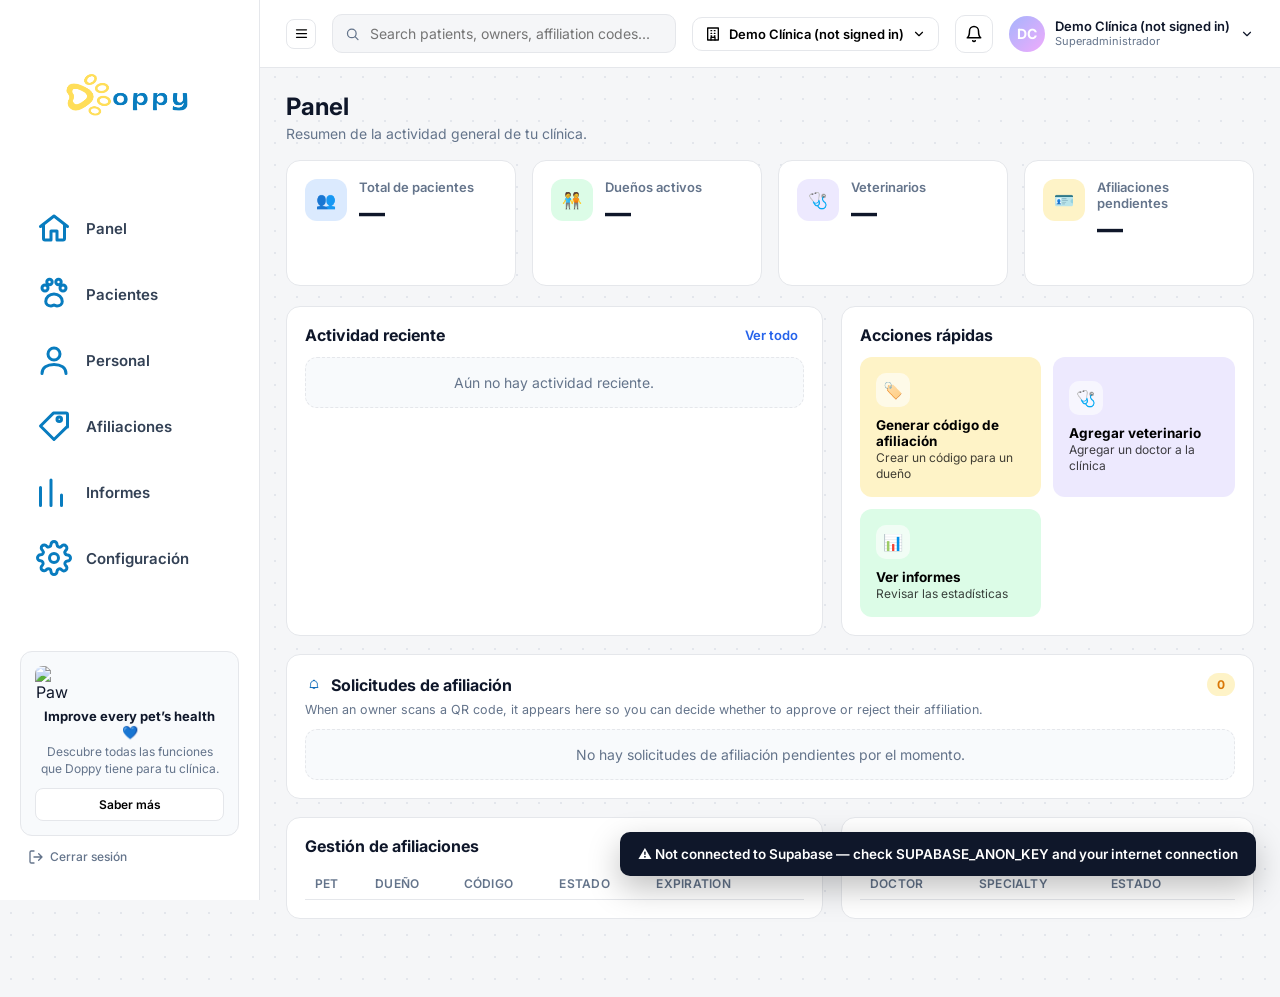
==== commit 773b5984: "Recrea los archivos que faltaban y corrige rutas e IDs rotos Archivos nuevos (mismo estilo y paleta " ====
--- a/dashboardda.html
+++ b/dashboardda.html
@@ -1,20 +1,27 @@
 <!DOCTYPE html>
-<html lang="en">
+<html lang="es">
 <head>
 <meta charset="UTF-8">
 <meta name="viewport" content="width=device-width, initial-scale=1.0">
-<title>Doppy · Clinic Dashboard</title>
-<link rel="preconnect" href="https://fonts.googleapis.com">
+<title>Doppy – Panel de la clínica</title>
 <link href="https://fonts.googleapis.com/css2?family=Inter:wght@400;500;600;700;800&display=swap" rel="stylesheet">
 <link rel="stylesheet" href="dashboardda.css">
+
+<!-- Supabase (ruta UMD explícita: deja disponible window.supabase) -->
+<script src="https://cdn.jsdelivr.net/npm/@supabase/supabase-js@2/dist/umd/supabase.min.js"></script>
+<!-- Gráficos de la sección Informes (window.Chart) -->
+<script src="https://cdn.jsdelivr.net/npm/chart.js@4.4.1/dist/chart.umd.min.js"></script>
+<!-- Exportar informes a PDF (window.jspdf) -->
+<script src="https://cdnjs.cloudflare.com/ajax/libs/jspdf/2.5.1/jspdf.umd.min.js"></script>
+<!-- Códigos QR de afiliación (window.QRCode) -->
 <script src="https://cdnjs.cloudflare.com/ajax/libs/qrcodejs/1.0.0/qrcode.min.js"></script>
-<script src="https://cdnjs.cloudflare.com/ajax/libs/jspdf/2.5.1/jspdf.umd.min.js"></script>
-<script src="https://cdnjs.cloudflare.com/ajax/libs/Chart.js/4.4.0/chart.umd.min.js"></script>
-<!-- NUEVO: cliente de Supabase -->
-<script src="https://cdn.jsdelivr.net/npm/@supabase/supabase-js@2/dist/umd/supabase.min.js"></script>
 </head>
 <body>
+
+<!-- dashboardda.js dibuja todo el panel dentro de #root (ver __BODY_TEMPLATE__).
+     Por eso el script va al final: #root tiene que existir cuando se ejecute. -->
 <div id="root"></div>
-<script src="dashboardda.js?v=2"></script>
+
+<script src="dashboardda.js"></script>
 </body>
-</html>+</html>
